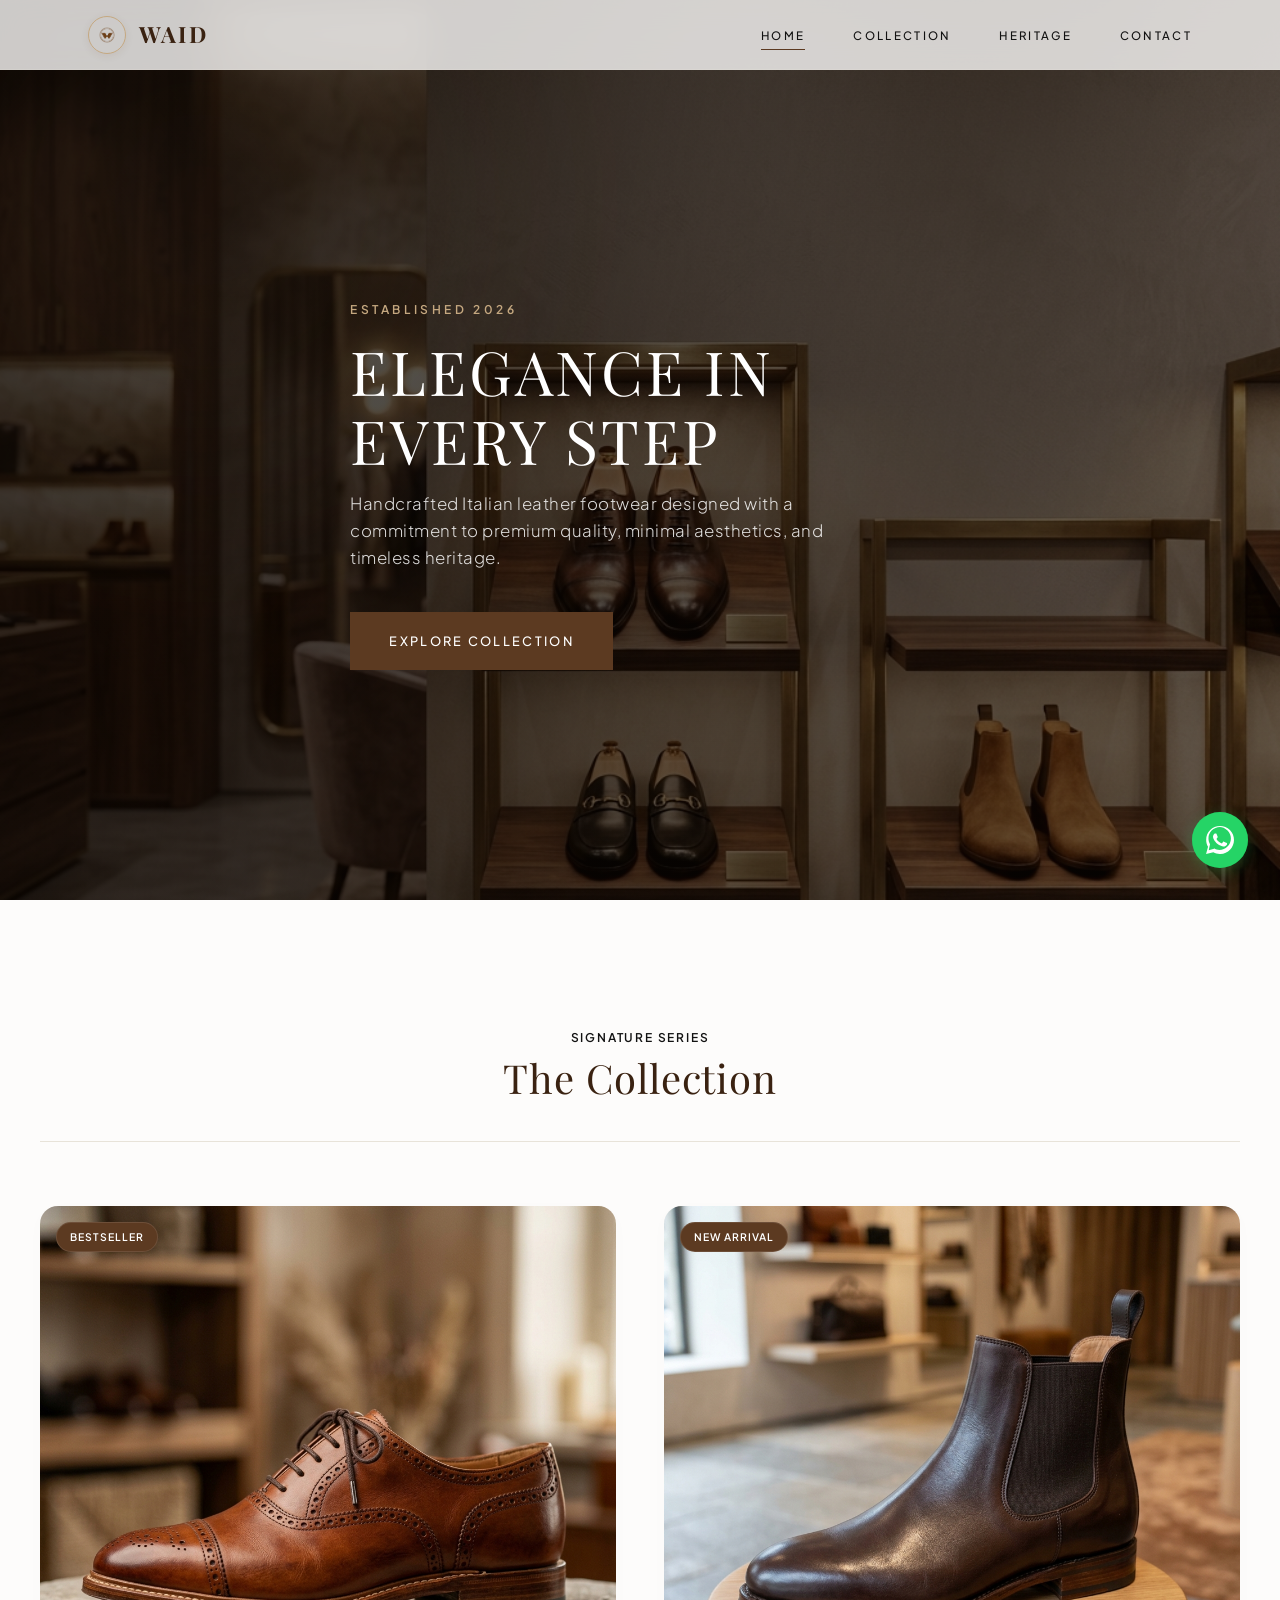
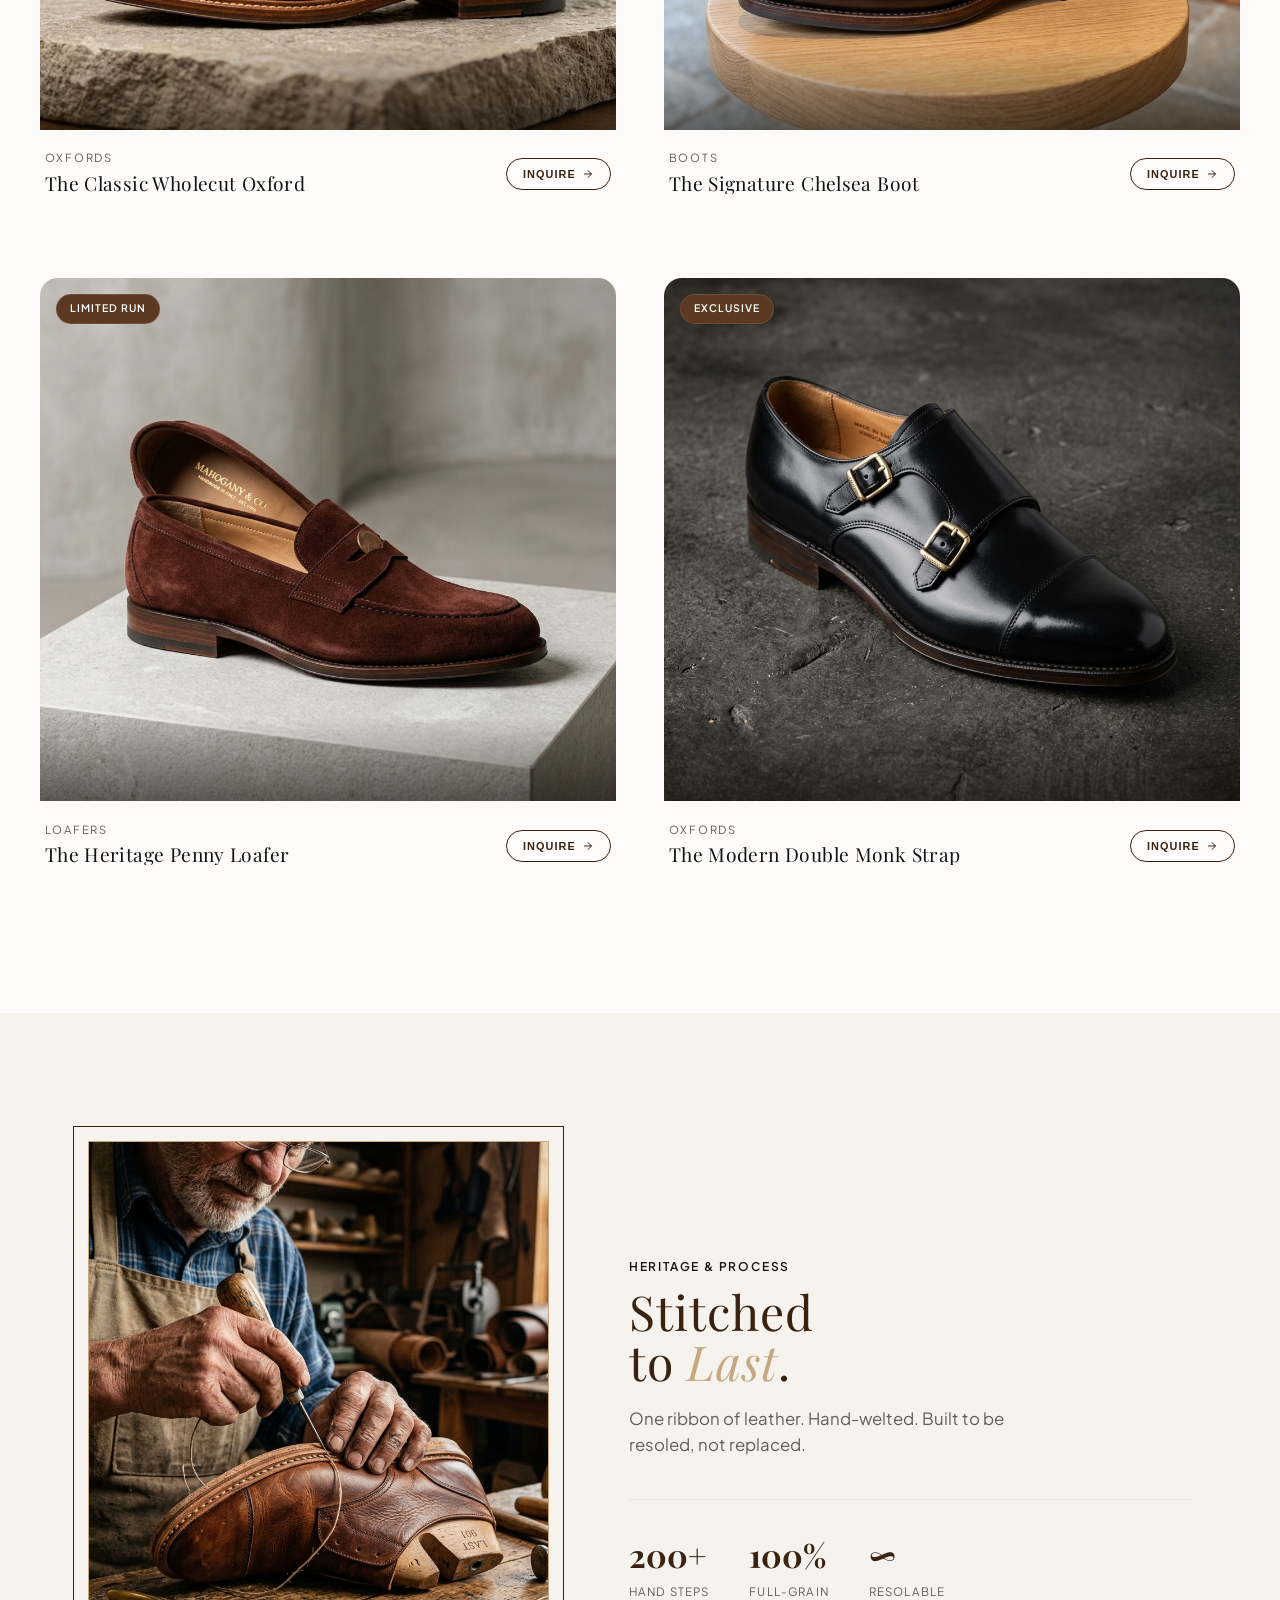
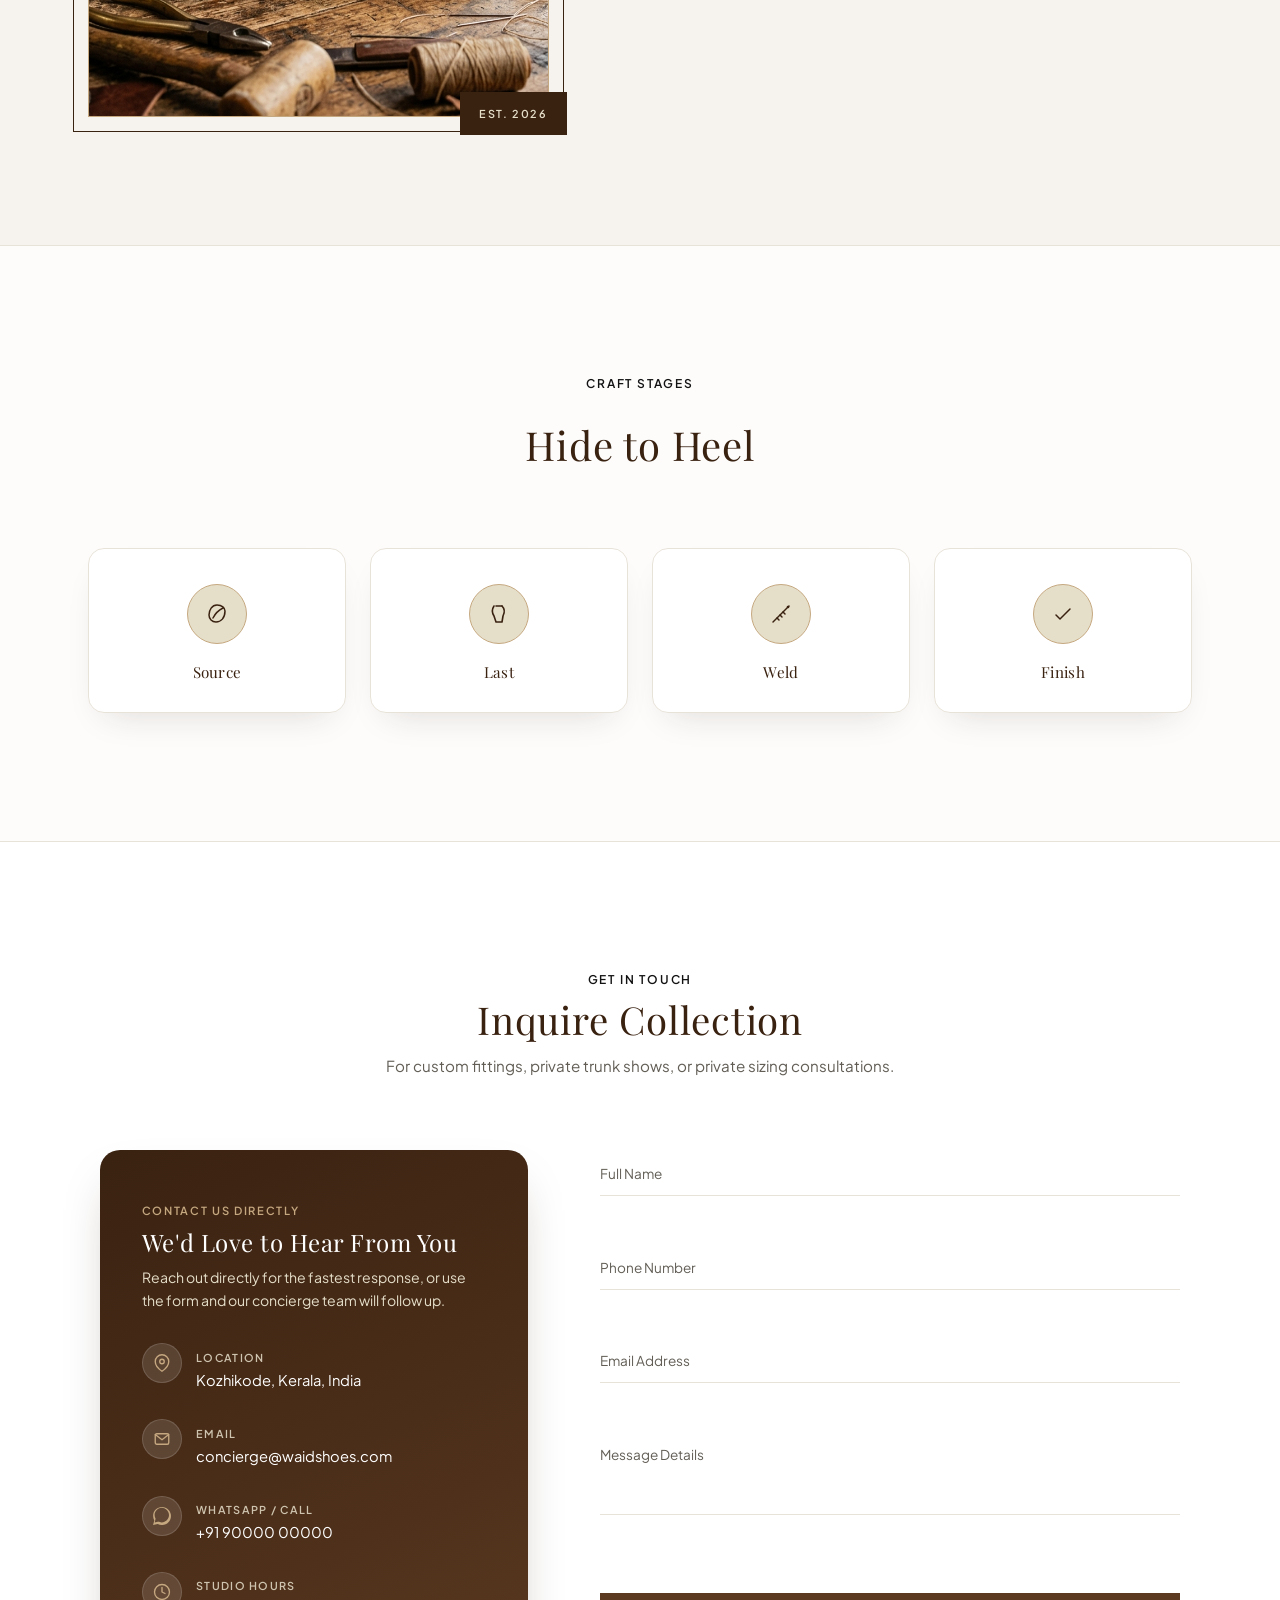
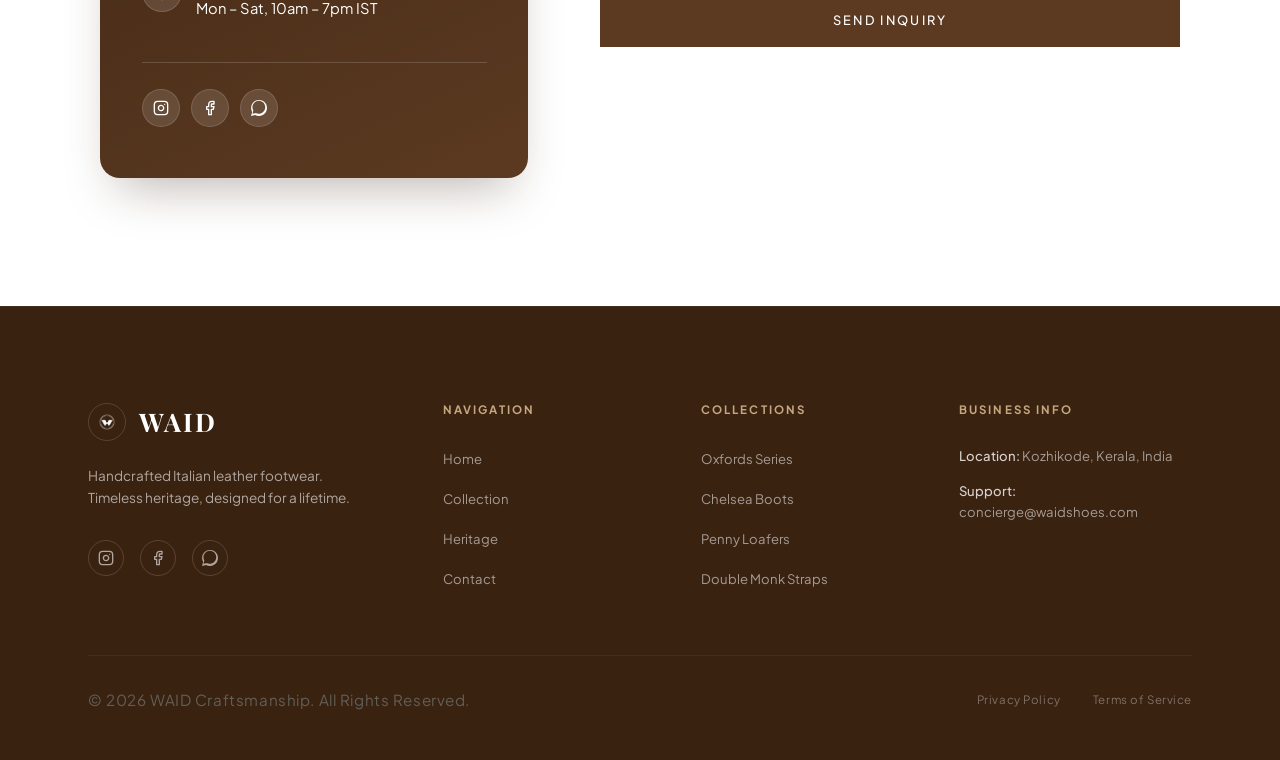
==== waid_web/index.html @ 0abf11ae "Add files via upload" ====
<!DOCTYPE html>
<html lang="en">
<head>
  <meta charset="UTF-8">
  <meta name="viewport" content="width=device-width, initial-scale=1.0">
  
  <!-- SEO Best Practices -->
  <title>WAID | Handcrafted Luxury Leather Footwear</title>
  <meta name="description" content="Explore WAID, a premium luxury shoe brand handcrafting fine Italian leather oxfords, Chelsea boots, and loafers using traditional Goodyear welt construction.">
  <meta name="keywords" content="luxury leather shoes, premium oxfords, handcrafted mens boots, designer loafers, goodyear welted shoes, WAID shoes">
  
  <!-- Styles -->
  <link rel="stylesheet" href="css/style.css">
</head>
<body>

  <!-- Floating Navigation Header -->
  <header>
    <div class="container navbar-container">
      <!-- Mobile Menu Toggle Button -->
      <button class="menu-toggle" id="menu-toggle-btn" aria-label="Toggle Menu">
        <svg width="24" height="24" viewBox="0 0 24 24" fill="none" stroke="currentColor" stroke-width="1.8" stroke-linecap="round" stroke-linejoin="round">
          <line x1="3" y1="12" x2="21" y2="12"></line>
          <line x1="3" y1="6" x2="21" y2="6"></line>
          <line x1="3" y1="18" x2="21" y2="18"></line>
        </svg>
      </button>

      <!-- Logo with Contrast Gold Outline -->
      <a href="#home" class="nav-logo">
        <img src="assets/logo_only.png" alt="WAID Logo" class="logo-img">
        <span style="font-family: var(--font-serif); font-weight: 700; letter-spacing: 0.1em; color: var(--color-primary-dark);">WAID</span>
      </a>

      <!-- Navigation Links -->
      <nav>
        <ul class="nav-links">
          <li><a href="#home" class="active">Home</a></li>
          <li><a href="#collection">Collection</a></li>
          <li><a href="#heritage">Heritage</a></li>
          <li><a href="#contact">Contact</a></li>
        </ul>
      </nav>
      
      <!-- Placeholder spacing for navbar symmetry -->
      <div style="width: 38px; height: 38px; opacity: 0;" class="menu-toggle"></div>
    </div>
  </header>

  <!-- Mobile Nav Overlay -->
  <div class="mobile-nav-overlay" id="mobile-menu">
    <button class="close-menu-btn" id="close-menu-btn" aria-label="Close Menu">&times;</button>
    <ul class="mobile-nav-links">
      <li><a href="#home">Home</a></li>
      <li><a href="#collection">Collection</a></li>
      <li><a href="#heritage">Heritage</a></li>
      <li><a href="#contact">Contact</a></li>
    </ul>
  </div>

  <!-- Main Showcase Content -->
  <main>
    
    <!-- Motion Graphical Hero Section -->
    <section class="hero" id="home">
      <!-- Glow ambient particles background -->
      <div class="hero-glow-1"></div>
      <div class="hero-glow-2"></div>
      
      <div class="container">
        <div class="hero-content">
          <span style="font-size: 0.75rem; font-weight: 600; letter-spacing: 0.3em; text-transform: uppercase; color: var(--color-accent); display: block; margin-bottom: 1rem;">ESTABLISHED 2026</span>
          <h1>Elegance in Every Step</h1>
          <p>Handcrafted Italian leather footwear designed with a commitment to premium quality, minimal aesthetics, and timeless heritage.</p>
          <a href="#collection" class="btn btn-primary">Explore Collection</a>
        </div>
      </div>
    </section>

    <!-- Showcase Collection Section -->
    <section class="section-padding container" id="collection">
      <div class="shop-layout">
        
        <!-- Centered Header and Filter Links -->
        <div class="shop-header reveal">
          <div>
            <span style="font-size: 0.75rem; font-weight: 600; text-transform: uppercase; letter-spacing: 0.15em; color: var(--color-accent-dark); display: block; margin-bottom: 0.5rem;">SIGNATURE SERIES</span>
            <h2>The Collection</h2>
          </div>
        </div>

        <!-- Premium 2-Column Products Grid -->
        <div class="products-grid" id="products-grid">
          <!-- Rendered dynamically by main.js -->
        </div>

      </div>
    </section>

    <!-- Heritage Section: asymmetric frame + stat trio, no long copy -->
    <section class="heritage-showcase" id="heritage">
      <div class="container heritage-inner">
        <div class="heritage-visual reveal">
          <div class="heritage-frame">
            <img src="assets/craftsmanship.png" alt="Hand-stitched Goodyear welt" class="heritage-img">
          </div>
          <span class="heritage-badge">EST. 2026</span>
        </div>
        <div class="heritage-copy reveal">
          <span class="eyebrow">HERITAGE &amp; PROCESS</span>
          <h2>Stitched<br>to <em>Last</em>.</h2>
          <p class="heritage-lede">One ribbon of leather. Hand-welted. Built to be resoled, not replaced.</p>
          <div class="heritage-stats">
            <div class="heritage-stat"><strong>200+</strong><span>hand steps</span></div>
            <div class="heritage-stat"><strong>100%</strong><span>full-grain</span></div>
            <div class="heritage-stat"><strong>∞</strong><span>resolable</span></div>
          </div>
        </div>
      </div>
    </section>

    <!-- Craft Stages: motion-graphic reel, icons over sentences -->
    <section class="process-reel" id="process">
      <div class="container">
        <div class="shop-header reveal" style="border-bottom: none; padding-bottom: 1rem;">
          <span class="eyebrow">CRAFT STAGES</span>
          <h2>Hide to Heel</h2>
        </div>

        <div class="reel-track" id="reel-track">
          <div class="reel-stage" style="--d:0">
            <div class="reel-panel">
              <div class="reel-icon">
                <svg viewBox="0 0 24 24" fill="none" stroke="currentColor" stroke-width="1.5" stroke-linecap="round" stroke-linejoin="round"><path d="M12 3C7 3 4 8 4 13c0 4 3 7 7 7 5 0 9-4 9-11 0-3-3-6-8-6Z"></path><path d="M8 16c2-4 6-8 10-10"></path></svg>
              </div>
              <span class="reel-label">Source</span>
            </div>
          </div>

          <div class="reel-stage" style="--d:1">
            <div class="reel-panel">
              <div class="reel-icon">
                <svg viewBox="0 0 24 24" fill="none" stroke="currentColor" stroke-width="1.6" stroke-linecap="round" stroke-linejoin="round"><path d="M7 4c-2 3-2 7 0 10l2 6h6l1-6c2-4 1-8-1-10"></path><path d="M9 4h6"></path></svg>
              </div>
              <span class="reel-label">Last</span>
            </div>
          </div>

          <div class="reel-stage" style="--d:2">
            <div class="reel-panel">
              <div class="reel-icon">
                <svg viewBox="0 0 24 24" fill="none" stroke="currentColor" stroke-width="1.5" stroke-linecap="round" stroke-linejoin="round"><path d="M4 20 20 4"></path><circle cx="19" cy="5" r="1.3" fill="currentColor" stroke="none"></circle><path d="M8 16l2 2M11 13l2 2M14 10l2 2"></path></svg>
              </div>
              <span class="reel-label">Weld</span>
            </div>
          </div>

          <div class="reel-stage" style="--d:3">
            <div class="reel-panel">
              <div class="reel-icon">
                <svg viewBox="0 0 24 24" fill="none" stroke="currentColor" stroke-width="1.5" stroke-linecap="round" stroke-linejoin="round"><path d="M5 13l4 4L19 7"></path></svg>
              </div>
              <span class="reel-label">Finish</span>
            </div>
          </div>
        </div>
      </div>
    </section>

    <!-- Clean & Minimal Contact Section (Info Card + Floating Underlines) -->
    <section class="section-padding contact-section" id="contact">
      <div class="container">
        <div class="contact-layout reveal" style="margin-bottom: 4.5rem;">
          <span style="font-size: 0.75rem; font-weight: 600; text-transform: uppercase; letter-spacing: 0.15em; color: var(--color-accent-dark); display: block; margin-bottom: 0.5rem;">GET IN TOUCH</span>
          <h2>Inquire Collection</h2>
          <p style="margin-bottom: 0;">For custom fittings, private trunk shows, or private sizing consultations.</p>
        </div>

        <div class="contact-grid reveal">
          <!-- Direct Contact Info Card -->
          <div class="contact-info-card">
            <span class="contact-info-eyebrow">Contact Us Directly</span>
            <h3>We'd Love to Hear From You</h3>
            <p class="contact-info-desc">Reach out directly for the fastest response, or use the form and our concierge team will follow up.</p>

            <ul class="contact-info-list">
              <li class="contact-info-item">
                <span class="contact-info-icon">
                  <svg viewBox="0 0 24 24" fill="none" stroke="currentColor" stroke-width="1.8" stroke-linecap="round" stroke-linejoin="round"><path d="M21 10c0 7-9 13-9 13s-9-6-9-13a9 9 0 0 1 18 0Z"></path><circle cx="12" cy="10" r="3"></circle></svg>
                </span>
                <div class="contact-info-text">
                  <span>Location</span>
                  <p>Kozhikode, Kerala, India</p>
                </div>
              </li>
              <li class="contact-info-item">
                <span class="contact-info-icon">
                  <svg viewBox="0 0 24 24" fill="none" stroke="currentColor" stroke-width="1.8" stroke-linecap="round" stroke-linejoin="round"><path d="M4 4h16v16H4z" opacity="0"></path><path d="M3 6l9 7 9-7"></path><rect x="3" y="5" width="18" height="14" rx="2"></rect></svg>
                </span>
                <div class="contact-info-text">
                  <span>Email</span>
                  <a href="mailto:concierge@waidshoes.com">concierge@waidshoes.com</a>
                </div>
              </li>
              <li class="contact-info-item">
                <span class="contact-info-icon">
                  <svg viewBox="0 0 24 24" fill="currentColor"><path d="M.057 24l1.687-6.163c-1.041-1.804-1.588-3.849-1.587-5.946C.06 5.348 5.397.01 12.008.01c3.202.001 6.212 1.246 8.477 3.514 2.266 2.268 3.507 5.28 3.505 8.484-.004 6.657-5.34 11.997-11.953 11.997-2.005-.001-3.973-.502-5.73-1.45L0 24zm6.59-4.846c1.6.95 3.188 1.449 4.825 1.451 5.436 0 9.86-4.37 9.864-9.799.002-2.63-1.023-5.101-2.885-6.965C16.29 1.977 13.812.951 11.998.951 6.561.951 2.137 5.322 2.133 10.75c-.001 1.693.447 3.34 1.3 4.812L2.348 20.73l5.3-1.393z"/></svg>
                </span>
                <div class="contact-info-text">
                  <span>WhatsApp / Call</span>
                  <a href="https://wa.me/919000000000" target="_blank" rel="noopener">+91 90000 00000</a>
                </div>
              </li>
              <li class="contact-info-item">
                <span class="contact-info-icon">
                  <svg viewBox="0 0 24 24" fill="none" stroke="currentColor" stroke-width="1.8" stroke-linecap="round" stroke-linejoin="round"><circle cx="12" cy="12" r="10"></circle><path d="M12 6v6l4 2"></path></svg>
                </span>
                <div class="contact-info-text">
                  <span>Studio Hours</span>
                  <p>Mon – Sat, 10am – 7pm IST</p>
                </div>
              </li>
            </ul>

            <div class="contact-info-divider"></div>

            <div class="contact-info-socials">
              <a href="#" aria-label="Instagram">
                <svg viewBox="0 0 24 24" fill="none" stroke="currentColor" stroke-width="2" stroke-linecap="round" stroke-linejoin="round"><rect x="2" y="2" width="20" height="20" rx="5" ry="5"></rect><path d="M16 11.37A4 4 0 1 1 12.63 8 4 4 0 0 1 16 11.37z"></path><line x1="17.5" y1="6.5" x2="17.51" y2="6.5"></line></svg>
              </a>
              <a href="#" aria-label="Facebook">
                <svg viewBox="0 0 24 24" fill="none" stroke="currentColor" stroke-width="2" stroke-linecap="round" stroke-linejoin="round"><path d="M18 2h-3a5 5 0 0 0-5 5v3H7v4h3v8h4v-8h3l1-4h-4V7a1 1 0 0 1 1-1h3z"></path></svg>
              </a>
              <a href="https://wa.me/919000000000" target="_blank" rel="noopener" aria-label="WhatsApp">
                <svg viewBox="0 0 24 24" fill="currentColor"><path d="M.057 24l1.687-6.163c-1.041-1.804-1.588-3.849-1.587-5.946C.06 5.348 5.397.01 12.008.01c3.202.001 6.212 1.246 8.477 3.514 2.266 2.268 3.507 5.28 3.505 8.484-.004 6.657-5.34 11.997-11.953 11.997-2.005-.001-3.973-.502-5.73-1.45L0 24zm6.59-4.846c1.6.95 3.188 1.449 4.825 1.451 5.436 0 9.86-4.37 9.864-9.799.002-2.63-1.023-5.101-2.885-6.965C16.29 1.977 13.812.951 11.998.951 6.561.951 2.137 5.322 2.133 10.75c-.001 1.693.447 3.34 1.3 4.812L2.348 20.73l5.3-1.393z"/></svg>
              </a>
            </div>
          </div>

          <!-- Inquiry Form -->
          <div class="contact-form-panel">
            <form id="inquiry-form">
              <div class="form-group-underline">
                <input type="text" id="client-name" class="form-input-underline" required>
                <label for="client-name" class="form-label-floating">Full Name</label>
              </div>
              <div class="form-group-underline">
                <input type="tel" id="client-phone" class="form-input-underline" pattern="[0-9+\-\s]{7,15}" placeholder="" required>
                <label for="client-phone" class="form-label-floating">Phone Number</label>
              </div>
              <div class="form-group-underline">
                <input type="email" id="client-email" class="form-input-underline" required>
                <label for="client-email" class="form-label-floating">Email Address</label>
              </div>
              <div class="form-group-underline">
                <textarea id="client-message" class="form-input-underline" rows="3" style="resize: none;" required></textarea>
                <label for="client-message" class="form-label-floating">Message Details</label>
              </div>
              <button type="submit" class="btn btn-primary" style="width: 100%; margin-top: 1.5rem;">Send Inquiry</button>
            </form>
          </div>
        </div>
      </div>
    </section>

  </main>

  <!-- Product Detail Modal Overlay -->
  <div class="modal-overlay" id="product-modal">
    <div class="modal-container">
      <button class="modal-close-btn" id="modal-close-btn" aria-label="Close details">&times;</button>
      <div class="modal-content-grid" id="modal-detail-content">
        <!-- Rendered dynamically by main.js -->
      </div>
    </div>
  </div>

  <!-- Floating WhatsApp Widget -->
  <a href="https://wa.me/919000000000" class="whatsapp-float" target="_blank" rel="noopener" aria-label="Chat on WhatsApp">
    <svg viewBox="0 0 24 24" xmlns="http://www.w3.org/2000/svg">
      <path d="M.057 24l1.687-6.163c-1.041-1.804-1.588-3.849-1.587-5.946C.06 5.348 5.397.01 12.008.01c3.202.001 6.212 1.246 8.477 3.514 2.266 2.268 3.507 5.28 3.505 8.484-.004 6.657-5.34 11.997-11.953 11.997-2.005-.001-3.973-.502-5.73-1.45L0 24zm6.59-4.846c1.6.95 3.188 1.449 4.825 1.451 5.436 0 9.86-4.37 9.864-9.799.002-2.63-1.023-5.101-2.885-6.965C16.29 1.977 13.812.951 11.998.951 6.561.951 2.137 5.322 2.133 10.75c-.001 1.693.447 3.34 1.3 4.812L2.348 20.73l5.3-1.393z"/>
      <path d="M17.472 14.382c-.297-.149-1.758-.867-2.03-.967-.273-.099-.471-.148-.67.15-.197.297-.767.966-.94 1.164-.173.199-.347.223-.644.075-.297-.15-1.255-.463-2.39-1.475-.883-.788-1.48-1.761-1.653-2.059-.173-.297-.018-.458.13-.606.134-.133.298-.347.446-.52.149-.174.198-.298.298-.497.099-.198.05-.371-.025-.52-.075-.149-.669-1.612-.916-2.207-.242-.579-.487-.5-.669-.51-.173-.008-.371-.01-.57-.01-.198 0-.52.074-.792.372-.272.297-1.04 1.016-1.04 2.479 0 1.462 1.065 2.875 1.213 3.074.149.198 2.096 3.2 5.077 4.487.709.306 1.262.489 1.694.625.712.227 1.36.195 1.871.118.571-.085 1.758-.719 2.006-1.413.248-.694.248-1.289.173-1.413-.074-.124-.272-.198-.57-.347m-5.421 7.403h-.004z"/>
    </svg>
  </a>

  <!-- Multi-Column Brand Footer (Weliza Style) -->
  <footer>
    <div class="container">
      <div class="footer-grid">
        
        <!-- Left: Logo, Tagline, and Social Circles -->
        <div class="footer-brand">
          <h2>
            <img src="assets/logo_only.png" alt="WAID Logo" class="logo-img">
            <span style="font-family: var(--font-serif); font-weight: 700; letter-spacing: 0.1em; color: var(--color-white);">WAID</span>
          </h2>
          <p>Handcrafted Italian leather footwear. Timeless heritage, designed for a lifetime.</p>
          
          <div class="footer-socials">
            <a href="#" class="social-icon" aria-label="Instagram">
              <svg width="18" height="18" viewBox="0 0 24 24" fill="none" stroke="currentColor" stroke-width="2" stroke-linecap="round" stroke-linejoin="round"><rect x="2" y="2" width="20" height="20" rx="5" ry="5"></rect><path d="M16 11.37A4 4 0 1 1 12.63 8 4 4 0 0 1 16 11.37z"></path><line x1="17.5" y1="6.5" x2="17.51" y2="6.5"></line></svg>
            </a>
            <a href="#" class="social-icon" aria-label="Facebook">
              <svg width="18" height="18" viewBox="0 0 24 24" fill="none" stroke="currentColor" stroke-width="2" stroke-linecap="round" stroke-linejoin="round"><path d="M18 2h-3a5 5 0 0 0-5 5v3H7v4h3v8h4v-8h3l1-4h-4V7a1 1 0 0 1 1-1h3z"></path></svg>
            </a>
            <a href="https://wa.me/919000000000" class="social-icon" target="_blank" rel="noopener" aria-label="WhatsApp">
              <svg viewBox="0 0 24 24" fill="currentColor"><path d="M.057 24l1.687-6.163c-1.041-1.804-1.588-3.849-1.587-5.946C.06 5.348 5.397.01 12.008.01c3.202.001 6.212 1.246 8.477 3.514 2.266 2.268 3.507 5.28 3.505 8.484-.004 6.657-5.34 11.997-11.953 11.997-2.005-.001-3.973-.502-5.73-1.45L0 24zm6.59-4.846c1.6.95 3.188 1.449 4.825 1.451 5.436 0 9.86-4.37 9.864-9.799.002-2.63-1.023-5.101-2.885-6.965C16.29 1.977 13.812.951 11.998.951 6.561.951 2.137 5.322 2.133 10.75c-.001 1.693.447 3.34 1.3 4.812L2.348 20.73l5.3-1.393z"/></svg>
            </a>
          </div>
        </div>
        
        <!-- Column 2: Navigation -->
        <div class="footer-column">
          <h3>Navigation</h3>
          <ul class="footer-links">
            <li><a href="#home">Home</a></li>
            <li><a href="#collection">Collection</a></li>
            <li><a href="#heritage">Heritage</a></li>
            <li><a href="#contact">Contact</a></li>
          </ul>
        </div>
        
        <!-- Column 3: Collections -->
        <div class="footer-column">
          <h3>Collections</h3>
          <ul class="footer-links">
            <li><a href="#collection">Oxfords Series</a></li>
            <li><a href="#collection">Chelsea Boots</a></li>
            <li><a href="#collection">Penny Loafers</a></li>
            <li><a href="#collection">Double Monk Straps</a></li>
          </ul>
        </div>
        
        <!-- Column 4: Business Details -->
        <div class="footer-column">
          <h3>Business Info</h3>
          <ul class="business-info-list">
            <li><strong>Location:</strong> Kozhikode, Kerala, India</li>
            <li><strong>Support:</strong> concierge@waidshoes.com</li>
          </ul>
        </div>
        
      </div>
      
      <div class="footer-bottom">
        <p>&copy; 2026 WAID Craftsmanship. All Rights Reserved.</p>
        <div class="footer-bottom-links">
          <a href="#">Privacy Policy</a>
          <a href="#">Terms of Service</a>
        </div>
      </div>
    </div>
  </footer>

  <!-- Scripts -->
  <script src="js/products.js"></script>
  <script src="js/main.js"></script>
</body>
</html>
---- waid_web/css/style.css ----
/* WAID Luxury Leather Footwear - Brand Showcase Style System */

@import url('https://fonts.googleapis.com/css2?family=Playfair+Display:ital,wght@0,400..900;1,400..900&family=Plus+Jakarta+Sans:ital,wght@0,200..800;1,200..800&display=swap');

:root {
  /* Brand Luxury Palette */
  --color-primary: #5c3a21;        /* Dark Warm Chocolate/Leather */
  --color-primary-dark: #3a2211;   /* Rich Obsidian Brown */
  --color-accent: #c5a880;         /* Antique Gold/Brass */
  --color-accent-light: #e5dec9;   /* Champagne Accent */
  --color-bg-primary: #fdfcfb;     /* Premium Soft Alabaster/Ivory */
  --color-bg-secondary: #f6f3ee;   /* Warm Travertine Sand */
  --color-text-dark: #121212;      /* Pure Charcoal */
  --color-text-muted: #625e56;     /* Muted Sandstone Gray */
  --color-border: #e8e3d9;         /* Soft Border Line */
  --color-white: #ffffff;

  /* Fonts */
  --font-serif: 'Playfair Display', Georgia, serif;
  --font-sans: 'Plus Jakarta Sans', system-ui, -apple-system, sans-serif;

  /* Structural Variables */
  --header-height: 70px;
  --transition-smooth: all 0.6s cubic-bezier(0.25, 1, 0.5, 1);
  --transition-fast: all 0.25s cubic-bezier(0.4, 0, 0.2, 1);
}

/* Global Reset & Base */
*, *::before, *::after {
  box-sizing: border-box;
  margin: 0;
  padding: 0;
}

html {
  scroll-behavior: smooth;
}

@media (max-width: 768px) {
  html, body {
    max-width: 100%;
    overflow-x: hidden;
  }
}

body {
  font-family: var(--font-sans);
  background-color: var(--color-bg-primary);
  color: var(--color-text-dark);
  line-height: 1.6;
  -webkit-font-smoothing: antialiased;
  overflow-x: hidden;
}

/* Typography Scale */
h1, h2, h3, h4 {
  font-family: var(--font-serif);
  font-weight: 350;
  letter-spacing: 0.02em;
  line-height: 1.15;
}

p {
  color: var(--color-text-muted);
  font-weight: 400;
  font-size: 0.95rem;
}

a {
  color: inherit;
  text-decoration: none;
  transition: var(--transition-fast);
}

/* Base Components & Grid Containers */
.container {
  max-width: 1200px;
  margin: 0 auto;
  padding: 0 3rem;
}

@media (max-width: 768px) {
  .container {
    padding: 0 1.5rem;
  }
}

.section-padding {
  padding: 8rem 0;
}

@media (max-width: 768px) {
  .section-padding {
    padding: 5rem 0;
  }
}

/* Premium Buttons & Interactive Links */
.btn {
  display: inline-flex;
  align-items: center;
  justify-content: center;
  font-family: var(--font-sans);
  font-size: 0.8rem;
  font-weight: 500;
  letter-spacing: 0.18em;
  text-transform: uppercase;
  padding: 1.1rem 2.4rem;
  border-radius: 0;
  border: 1px solid transparent;
  cursor: pointer;
  transition: var(--transition-smooth);
  position: relative;
  overflow: hidden;
  z-index: 1;
}

.btn::after {
  content: '';
  position: absolute;
  bottom: 0;
  left: 0;
  width: 100%;
  height: 0;
  background-color: var(--color-primary-dark);
  transition: var(--transition-smooth);
  z-index: -1;
}

.btn-primary {
  background-color: var(--color-primary);
  color: var(--color-white);
}

.btn-primary:hover {
  color: var(--color-white);
  border-color: var(--color-primary-dark);
}

.btn-primary:hover::after {
  height: 100%;
}

.btn-secondary {
  background-color: transparent;
  color: var(--color-primary);
  border-color: var(--color-primary);
}

.btn-secondary:hover {
  color: var(--color-white);
}

.btn-secondary:hover::after {
  height: 100%;
}

.btn-text {
  padding: 0.4rem 0;
  background: transparent;
  border: none;
  font-weight: 600;
  font-size: 0.8rem;
  letter-spacing: 0.15em;
  text-transform: uppercase;
  color: var(--color-primary);
  display: inline-flex;
  align-items: center;
  gap: 0.6rem;
  position: relative;
  cursor: pointer;
}

.btn-text::after {
  content: '';
  position: absolute;
  bottom: 0;
  left: 0;
  width: 100%;
  height: 1px;
  background-color: var(--color-primary);
  transform: scaleX(0.3);
  transform-origin: left;
  transition: var(--transition-smooth);
}

.btn-text:hover::after {
  transform: scaleX(1);
}

/* Translucent Sleek Header */
header {
  position: fixed;
  top: 0;
  left: 0;
  width: 100%;
  height: var(--header-height);
  background-color: rgba(253, 252, 251, 0.8);
  backdrop-filter: blur(15px);
  -webkit-backdrop-filter: blur(15px);
  border-bottom: 1px solid rgba(232, 227, 217, 0.2);
  z-index: 100;
  transition: var(--transition-smooth);
}

header.scrolled {
  height: 58px;
  box-shadow: 0 4px 20px rgba(0, 0, 0, 0.02);
  background-color: rgba(253, 252, 251, 0.92);
}

.navbar-container {
  display: flex;
  justify-content: space-between;
  align-items: center;
  height: 100%;
}

/* Logo Sizing and High-Contrast Border */
.nav-logo {
  display: flex;
  align-items: center;
  gap: 0.8rem;
  font-family: var(--font-serif);
  font-size: 1.4rem;
  font-weight: 700;
  letter-spacing: 0.08em;
  color: var(--color-primary-dark);
}

.nav-logo .logo-img {
  height: 38px;
  width: 38px;
  object-fit: contain;
  border-radius: 50%;
  padding: 2px;
  border: 1.5px solid var(--color-accent);  /* Gold outline */
  box-shadow: 0 2px 8px rgba(92, 58, 33, 0.08);
  transition: var(--transition-smooth);
}

.nav-logo:hover .logo-img {
  transform: scale(1.08) rotate(360deg);
}

.nav-links {
  display: flex;
  list-style: none;
  gap: 3rem;
}

.nav-links a {
  font-size: 0.72rem;
  font-weight: 500;
  text-transform: uppercase;
  letter-spacing: 0.2em;
  position: relative;
  padding: 0.4rem 0;
  color: var(--color-text-dark);
}

.nav-links a::after {
  content: '';
  position: absolute;
  bottom: 0;
  left: 0;
  width: 100%;
  height: 1px;
  background-color: var(--color-primary);
  transform: scaleX(0);
  transform-origin: right;
  transition: var(--transition-smooth);
}

.nav-links a:hover::after,
.nav-links a.active::after {
  transform: scaleX(1);
  transform-origin: left;
}

.menu-toggle {
  display: none;
  background: none;
  border: none;
  cursor: pointer;
  color: var(--color-primary-dark);
  padding: 0.5rem;
}

@media (max-width: 768px) {
  .nav-links {
    display: none;
  }
  .menu-toggle {
    display: block;
  }

  /* Reorder navbar: logo on the left, hamburger on the right */
  .nav-logo {
    order: 1;
  }
  .navbar-container nav {
    order: 2;
  }
  #menu-toggle-btn {
    order: 3;
  }
  /* The invisible spacer div is no longer needed once logo/hamburger are reordered */
  .navbar-container .menu-toggle:not(#menu-toggle-btn) {
    display: none;
  }
}

/* Mobile Nav Drawer Overlay */
.mobile-nav-overlay {
  position: fixed;
  top: 0;
  left: 0;
  width: 100%;
  height: 100%;
  background-color: var(--color-primary-dark);
  z-index: 1000;
  opacity: 0;
  visibility: hidden;
  display: flex;
  align-items: center;
  justify-content: center;
  transition: var(--transition-smooth);
}

.mobile-nav-overlay.active {
  opacity: 0.98;
  visibility: visible;
}

.mobile-nav-links {
  list-style: none;
  text-align: center;
  display: flex;
  flex-direction: column;
  gap: 2.5rem;
}

.mobile-nav-links a {
  color: var(--color-white);
  font-family: var(--font-serif);
  font-size: 2.2rem;
  letter-spacing: 0.05em;
  display: block;
  transition: var(--transition-fast);
}

.mobile-nav-links a:hover {
  color: var(--color-accent);
  transform: scale(1.05);
}

.close-menu-btn {
  position: absolute;
  top: 2rem;
  left: 2rem;
  background: none;
  border: none;
  color: var(--color-white);
  font-size: 2rem;
  cursor: pointer;
}

/* Motion Graphical Hero Section */
.hero {
  height: 100vh;
  position: relative;
  background: url('../assets/hero_bg.png') center 32%/cover no-repeat;
  display: flex;
  align-items: center;
  color: var(--color-white);
  padding-top: var(--header-height);
  overflow: hidden;
}

/* Dark gradient scrim so headline text stays legible over the photo */
.hero::before {
  content: '';
  position: absolute;
  inset: 0;
  background: linear-gradient(100deg, rgba(10, 5, 2, 0.82) 0%, rgba(10, 5, 2, 0.55) 45%, rgba(10, 5, 2, 0.25) 100%);
  z-index: 1;
  animation: scrimShift 15s ease-in-out infinite alternate;
  background-size: 200% 200%;
}

@keyframes scrimShift {
  0% { background-position: 0% 0%; }
  100% { background-position: 100% 100%; }
}

/* Slow Ken Burns drift on the background photo for a motion-graphic feel */
@keyframes heroKenBurns {
  0% { transform: scale(1) translate(0, 0); }
  100% { transform: scale(1.08) translate(-1.5%, -1%); }
}

.hero {
  animation: heroKenBurns 20s ease-in-out infinite alternate;
}

/* Floating Motion Glow Spots */
.hero-glow-1, .hero-glow-2 {
  position: absolute;
  width: 600px;
  height: 600px;
  border-radius: 50%;
  filter: blur(140px);
  opacity: 0.12;
  pointer-events: none;
  z-index: 2;
}

.hero-glow-1 {
  background: radial-gradient(circle, var(--color-accent) 0%, transparent 70%);
  top: -100px;
  left: -100px;
  animation: glowMove1 22s ease-in-out infinite alternate;
}

.hero-glow-2 {
  background: radial-gradient(circle, var(--color-primary-light) 0%, transparent 70%);
  bottom: -150px;
  right: -100px;
  animation: glowMove2 28s ease-in-out infinite alternate;
}

@keyframes glowMove1 {
  0% { transform: translate(0, 0) scale(1); opacity: 0.08; }
  50% { transform: translate(200px, 100px) scale(1.2); opacity: 0.15; }
  100% { transform: translate(100px, 250px) scale(0.95); opacity: 0.08; }
}

@keyframes glowMove2 {
  0% { transform: translate(0, 0) scale(1.15); opacity: 0.15; }
  50% { transform: translate(-150px, -200px) scale(0.85); opacity: 0.06; }
  100% { transform: translate(-300px, -80px) scale(1.05); opacity: 0.15; }
}

.hero-content {
  max-width: 580px;
  position: relative;
  z-index: 3;
  opacity: 0;
  transform: translateY(30px);
  animation: revealUp 1.2s cubic-bezier(0.25, 1, 0.5, 1) 0.2s forwards;
}

.hero h1 {
  font-size: 3.8rem;
  font-weight: 300;
  margin-bottom: 1rem;
  letter-spacing: 0.05em;
  text-transform: uppercase;
}

@media (max-width: 768px) {
  .hero h1 {
    font-size: 2.6rem;
  }
}

.hero p {
  font-size: 1.05rem;
  color: rgba(255, 255, 255, 0.85);
  margin-bottom: 2.5rem;
  letter-spacing: 0.03em;
  font-weight: 300;
  max-width: 480px;
}

@keyframes revealUp {
  to {
    opacity: 1;
    transform: translateY(0);
  }
}

/* ==========================================
   Centered Collections Showcase (Clean & Minimal)
   ========================================== */
.shop-layout {
  display: flex;
  flex-direction: column;
  gap: 4rem;
}

.shop-header {
  display: flex;
  flex-direction: column;
  align-items: center;
  text-align: center;
  border-bottom: 1px solid var(--color-border);
  padding-bottom: 2.5rem;
  gap: 1.2rem;
}

.shop-header h2 {
  font-size: 2.5rem;
  color: var(--color-primary-dark);
}

/* Premium 2-Column Products Grid */
.products-grid {
  display: grid;
  grid-template-columns: repeat(2, 1fr);
  gap: 4rem 3rem;
}

@media (max-width: 768px) {
  .products-grid {
    grid-template-columns: 1fr;
    gap: 3rem;
  }
}

/* Collection Card & Animation */
.product-card {
  display: flex;
  flex-direction: column;
  cursor: pointer;
  position: relative;
  border-radius: 18px;
  transition: var(--transition-smooth);
}

.product-card:hover {
  transform: translateY(-8px);
  box-shadow: 0 30px 50px -20px rgba(58, 34, 17, 0.18), 0 0 0 1px rgba(197, 168, 128, 0.12);
}

.product-card-image-wrap {
  position: relative;
  background-color: var(--color-bg-secondary);
  aspect-ratio: 1.1 / 1; /* Slightly wider layout for premium details */
  overflow: hidden;
  border-radius: 18px 18px 0 0;
  box-shadow: 0 4px 20px rgba(0, 0, 0, 0.015);
}

.product-card-image {
  width: 100%;
  height: 100%;
  object-fit: cover;
  transition: transform 1.2s cubic-bezier(0.25, 1, 0.5, 1);
}

@media (max-width: 768px) {
  .product-card-image-wrap {
    aspect-ratio: 1 / 1;
    padding: 1.25rem;
  }
  .product-card-image {
    width: 100%;
    height: 100%;
    object-fit: contain;
  }
  /* #collection combines .section-padding + .container, and .section-padding's
     shorthand (padding: 5rem 0) zeroes out .container's side padding, so the
     cards were running edge-to-edge with no side margin. Restore it on mobile. */
  #collection {
    padding-left: 1.5rem;
    padding-right: 1.5rem;
  }
  /* Grid items default to a content-based min-width, so the card's info row
     (name + Inquire button) was forcing the card wider than its grid track
     and pushing it past the right edge. Let it shrink to fit. */
  .product-card {
    min-width: 0;
  }
}

.product-card:hover .product-card-image {
  transform: scale(1.05);
}

.product-card-badge {
  position: absolute;
  top: 1rem;
  left: 1rem;
  background-color: var(--color-primary);
  color: var(--color-white);
  font-size: 0.65rem;
  font-weight: 600;
  text-transform: uppercase;
  letter-spacing: 0.1em;
  padding: 0.35rem 0.8rem;
  border-radius: 999px;
  border: 1px solid rgba(255, 255, 255, 0.1);
}

.product-card-overlay {
  position: absolute;
  bottom: 0;
  left: 0;
  width: 100%;
  padding: 1.6rem 1rem 1rem;
  background: linear-gradient(to top, rgba(18, 12, 6, 0.55), rgba(18, 12, 6, 0));
  display: flex;
  align-items: flex-end;
  justify-content: center;
  pointer-events: none;
}

.view-detail-hint {
  background-color: rgba(255, 255, 255, 0.95);
  backdrop-filter: blur(6px);
  color: var(--color-primary-dark);
  font-size: 0.68rem;
  font-weight: 600;
  text-transform: uppercase;
  letter-spacing: 0.15em;
  padding: 0.75rem 1.6rem;
  border-radius: 999px;
  box-shadow: 0 8px 20px rgba(0, 0, 0, 0.1);
  opacity: 0;
  transform: translateY(8px);
  transition: var(--transition-smooth);
}

.product-card:hover .view-detail-hint {
  opacity: 1;
  transform: translateY(0);
}

.product-card-info {
  padding: 1.2rem 0.3rem 0.9rem;
  display: flex;
  justify-content: space-between;
  align-items: center;
  gap: 0.75rem;
}

.product-card-text {
  display: flex;
  flex-direction: column;
  gap: 0.15rem;
  min-width: 0;
}

.product-card-category {
  font-size: 0.7rem;
  text-transform: uppercase;
  letter-spacing: 0.15em;
  color: var(--color-text-muted);
  display: block;
}

.product-card-name {
  font-size: 1.2rem;
  margin-top: 0.15rem;
  margin-bottom: 0.35rem;
  color: var(--color-text-dark);
  white-space: nowrap;
  overflow: hidden;
  text-overflow: ellipsis;
}

.card-inquire-btn {
  flex-shrink: 0;
  display: inline-flex;
  align-items: center;
  gap: 0.4rem;
  background-color: transparent;
  color: var(--color-primary-dark);
  font-size: 0.68rem;
  font-weight: 600;
  text-transform: uppercase;
  letter-spacing: 0.1em;
  padding: 0.55rem 1rem;
  border: 1px solid var(--color-primary-dark);
  border-radius: 999px;
  cursor: pointer;
  transition: var(--transition-fast);
}

.card-inquire-btn:hover {
  background-color: var(--color-primary-dark);
  color: var(--color-white);
}

.card-inquire-btn svg {
  width: 12px;
  height: 12px;
}

/* ==========================================
   Heritage: asymmetric offset frame + stat trio
   ========================================== */
.eyebrow {
  font-size: 0.75rem;
  font-weight: 600;
  text-transform: uppercase;
  letter-spacing: 0.15em;
  color: var(--color-accent-dark);
  display: block;
  margin-bottom: 0.6rem;
}

.heritage-showcase {
  background-color: var(--color-bg-secondary);
  padding: 8rem 0;
  overflow: hidden;
}

.heritage-inner {
  display: grid;
  grid-template-columns: 0.9fr 1.1fr;
  align-items: center;
  gap: 5rem;
}

@media (max-width: 992px) {
  .heritage-inner {
    grid-template-columns: 1fr;
    gap: 3.5rem;
  }
}

.heritage-visual {
  position: relative;
}

.heritage-frame {
  position: relative;
  border: 1px solid var(--color-accent);
  outline: 1px solid var(--color-primary-dark);
  outline-offset: 14px;
  aspect-ratio: 4 / 5;
  overflow: hidden;
}

.heritage-img {
  width: 100%;
  height: 100%;
  object-fit: cover;
  display: block;
  transition: transform 1.2s cubic-bezier(0.25, 1, 0.5, 1);
}

.heritage-visual:hover .heritage-img {
  transform: scale(1.06);
}

.heritage-badge {
  position: absolute;
  bottom: -18px;
  right: -18px;
  background: var(--color-primary-dark);
  color: var(--color-accent-light);
  font-size: 0.68rem;
  font-weight: 600;
  letter-spacing: 0.15em;
  padding: 0.8rem 1.2rem;
}

.heritage-copy h2 {
  font-size: 3rem;
  color: var(--color-primary-dark);
  line-height: 1.05;
  margin-bottom: 1.2rem;
}

.heritage-copy h2 em {
  font-style: italic;
  color: var(--color-accent);
}

.heritage-lede {
  font-size: 1.05rem;
  color: var(--color-text-muted);
  max-width: 420px;
  margin-bottom: 2.5rem;
}

.heritage-stats {
  display: flex;
  gap: 2.5rem;
  border-top: 1px solid var(--color-border);
  padding-top: 1.8rem;
}

.heritage-stat {
  display: flex;
  flex-direction: column;
}

.heritage-stat strong {
  font-family: var(--font-serif);
  font-size: 2rem;
  color: var(--color-primary-dark);
}

.heritage-stat span {
  font-size: 0.72rem;
  text-transform: uppercase;
  letter-spacing: 0.1em;
  color: var(--color-text-muted);
  margin-top: 0.2rem;
}

/* ==========================================
   Craft Stages: motion-graphic reel (unfolding leather panels)
   ========================================== */
.process-reel {
  background-color: var(--color-bg-primary);
  border-top: 1px solid var(--color-border);
  padding: 8rem 0;
}

.reel-track {
  display: flex;
  justify-content: space-between;
  gap: 1.5rem;
  margin-top: 4rem;
}

.reel-stage {
  flex: 1;
  perspective: 700px;
}

.reel-panel {
  transform-style: preserve-3d;
  transform-origin: top center;
  transform: rotateX(-100deg);
  opacity: 0;
  transition: transform 0.7s cubic-bezier(0.25, 1, 0.5, 1), opacity 0.45s ease;
  transition-delay: calc(var(--d) * 0.18s);
  background: var(--color-white);
  border: 1px solid var(--color-border);
  border-radius: 16px;
  padding: 2.2rem 1rem 1.7rem;
  display: flex;
  flex-direction: column;
  align-items: center;
  gap: 1rem;
  box-shadow: 0 16px 34px -18px rgba(58, 34, 17, 0.18);
}

.reel-track.in-view .reel-panel {
  transform: rotateX(0deg);
  opacity: 1;
}

.reel-icon {
  width: 60px;
  height: 60px;
  border-radius: 50%;
  border: 1px solid var(--color-accent);
  display: flex;
  align-items: center;
  justify-content: center;
  color: var(--color-primary-dark);
  background: var(--color-accent-light);
}

.reel-icon svg {
  width: 24px;
  height: 24px;
}

.reel-label {
  font-family: var(--font-serif);
  font-size: 0.95rem;
  color: var(--color-primary-dark);
  letter-spacing: 0.02em;
}

@media (max-width: 576px) {
  .reel-track { flex-wrap: wrap; gap: 1rem; }
  .reel-stage { flex: 1 1 calc(50% - 0.5rem); }
  .reel-panel { padding: 1.6rem 0.8rem 1.3rem; }
  .reel-icon { width: 52px; height: 52px; }
  .reel-icon svg { width: 20px; height: 20px; }
  .reel-label { font-size: 0.85rem; }
}

/* ==========================================
   Clean & Minimal Contact Form (Floating Underlines)
   ========================================== */
.contact-section {
  background-color: var(--color-white);
  border-top: 1px solid var(--color-border);
}

.contact-layout {
  max-width: 540px;
  margin: 0 auto;
  text-align: center;
}

.contact-layout h2 {
  font-size: 2.4rem;
  margin-bottom: 0.8rem;
  color: var(--color-primary-dark);
}

.contact-layout p {
  margin-bottom: 4rem;
}

.contact-grid {
  max-width: 1080px;
  margin: 0 auto;
  display: grid;
  grid-template-columns: 0.85fr 1.15fr;
  gap: 0 4.5rem;
  align-items: start;
  text-align: left;
}

@media (max-width: 860px) {
  .contact-grid {
    grid-template-columns: 1fr;
    gap: 2.5rem;
  }
}

.contact-info-card {
  background: linear-gradient(155deg, var(--color-primary-dark) 0%, var(--color-primary) 100%);
  border-radius: 20px;
  padding: 3.2rem 2.6rem;
  box-shadow: 0 25px 50px -18px rgba(58, 34, 17, 0.35);
  position: sticky;
  top: 6rem;
}

@media (max-width: 860px) {
  .contact-info-card {
    position: static;
  }
}

.contact-info-eyebrow {
  font-size: 0.7rem;
  font-weight: 600;
  text-transform: uppercase;
  letter-spacing: 0.15em;
  color: var(--color-accent);
  display: block;
  margin-bottom: 0.6rem;
}

.contact-info-card h3 {
  font-size: 1.5rem;
  color: var(--color-white);
  margin-bottom: 0.6rem;
}

.contact-info-desc {
  font-size: 0.88rem;
  color: var(--color-accent-light);
  margin-bottom: 2rem;
}

.contact-info-list {
  list-style: none;
  display: flex;
  flex-direction: column;
  gap: 1.7rem;
  margin-bottom: 2.6rem;
}

.contact-info-item {
  display: flex;
  align-items: flex-start;
  gap: 0.9rem;
}

.contact-info-icon {
  flex-shrink: 0;
  width: 40px;
  height: 40px;
  border-radius: 50%;
  background-color: rgba(255, 255, 255, 0.12);
  display: flex;
  align-items: center;
  justify-content: center;
  color: var(--color-accent);
  box-shadow: inset 0 0 0 1px rgba(255, 255, 255, 0.14);
}

.contact-info-icon svg {
  width: 18px;
  height: 18px;
}

.contact-info-text {
  display: flex;
  flex-direction: column;
  gap: 0.15rem;
  padding-top: 0.35rem;
}

.contact-info-text span {
  font-size: 0.68rem;
  font-weight: 600;
  text-transform: uppercase;
  letter-spacing: 0.12em;
  color: var(--color-accent-light);
  opacity: 0.85;
}

.contact-info-text a,
.contact-info-text p {
  font-size: 0.92rem;
  color: var(--color-white);
  text-decoration: none;
  font-family: var(--font-sans);
}

.contact-info-text a:hover {
  color: var(--color-accent);
}

.contact-info-divider {
  height: 1px;
  background-color: rgba(255, 255, 255, 0.16);
  margin-bottom: 1.6rem;
}

.contact-info-socials {
  display: flex;
  gap: 0.7rem;
}

.contact-info-socials a {
  width: 38px;
  height: 38px;
  border-radius: 50%;
  background-color: rgba(255, 255, 255, 0.12);
  display: flex;
  align-items: center;
  justify-content: center;
  color: var(--color-white);
  box-shadow: inset 0 0 0 1px rgba(255, 255, 255, 0.14);
  transition: var(--transition-fast);
}

.contact-info-socials a:hover {
  background-color: var(--color-accent);
  color: var(--color-primary-dark);
  transform: translateY(-2px);
}

.contact-info-socials svg {
  width: 16px;
  height: 16px;
}

.contact-form-panel h2 {
  font-size: 2rem;
  margin-bottom: 0.6rem;
  color: var(--color-primary-dark);
}

.contact-form-panel > .contact-info-desc {
  margin-bottom: 2.4rem;
}

.form-row {
  display: grid;
  grid-template-columns: 1fr 1fr;
  gap: 0 2rem;
}

@media (max-width: 560px) {
  .form-row {
    grid-template-columns: 1fr;
  }
}

.form-group-underline {
  margin-bottom: 3rem;
  text-align: left;
  position: relative;
}

.form-input-underline {
  width: 100%;
  font-family: var(--font-sans);
  font-size: 0.95rem;
  padding: 0.8rem 0;
  border: none;
  border-bottom: 1px solid var(--color-border);
  background-color: transparent;
  color: var(--color-text-dark);
  transition: var(--transition-fast);
  outline: none;
  border-radius: 0;
}

.form-input-underline:focus {
  border-bottom-color: var(--color-primary);
}

.form-label-floating {
  position: absolute;
  top: 0.8rem;
  left: 0;
  font-size: 0.85rem;
  color: var(--color-text-muted);
  pointer-events: none;
  transition: var(--transition-fast);
}

/* Animate labels on input focus or fill */
.form-input-underline:focus + .form-label-floating,
.form-input-underline:valid + .form-label-floating {
  top: -1rem;
  font-size: 0.65rem;
  font-weight: 600;
  text-transform: uppercase;
  letter-spacing: 0.08em;
  color: var(--color-primary);
}

/* ==========================================
   Product Detail Overlay Modal
   ========================================== */
.modal-overlay {
  position: fixed;
  top: 0;
  left: 0;
  width: 100%;
  height: 100%;
  background-color: rgba(18, 18, 18, 0.45);
  backdrop-filter: blur(15px);
  -webkit-backdrop-filter: blur(15px);
  z-index: 1001;
  opacity: 0;
  visibility: hidden;
  display: flex;
  align-items: center;
  justify-content: center;
  transition: var(--transition-smooth);
}

.modal-overlay.active {
  opacity: 1;
  visibility: visible;
}

.modal-container {
  background-color: var(--color-bg-primary);
  width: 92%;
  max-width: 860px;
  max-height: 85vh;
  border-radius: 26px;
  box-shadow: 0 40px 90px -20px rgba(58, 34, 17, 0.35), 0 0 0 1px rgba(197, 168, 128, 0.15), 0 0 60px rgba(197, 168, 128, 0.12);
  position: relative;
  overflow: hidden;
  transform: translateY(30px) scale(0.98);
  transition: var(--transition-smooth);
}

.modal-overlay.active .modal-container {
  transform: translateY(0) scale(1);
}

.modal-close-btn {
  position: absolute;
  top: 1.1rem;
  right: 1.1rem;
  width: 36px;
  height: 36px;
  background: rgba(255, 255, 255, 0.85);
  backdrop-filter: blur(6px);
  border-radius: 50%;
  border: none;
  cursor: pointer;
  font-size: 1.4rem;
  line-height: 1;
  display: flex;
  align-items: center;
  justify-content: center;
  color: var(--color-text-dark);
  box-shadow: 0 6px 16px rgba(0, 0, 0, 0.1);
  z-index: 5;
  transition: var(--transition-fast);
}

.modal-close-btn:hover {
  transform: rotate(90deg);
  color: var(--color-accent);
}

.modal-content-grid {
  display: grid;
  grid-template-columns: 0.95fr 1.05fr;
  max-height: 85vh;
}

@media (max-width: 768px) {
  .modal-content-grid {
    grid-template-columns: 1fr;
    max-height: 88vh;
    overflow-y: auto;
  }
}

.modal-gallery {
  background-color: var(--color-bg-secondary);
  position: relative;
  height: 100%;
  min-height: 320px;
}

.modal-gallery img {
  width: 100%;
  height: 100%;
  object-fit: cover;
  display: block;
}

@media (max-width: 768px) {
  .modal-gallery {
    aspect-ratio: 1.2/1;
    height: auto;
    min-height: 0;
  }
}

.modal-info-panel {
  padding: 2.6rem 2.4rem 5.2rem;
  display: flex;
  flex-direction: column;
  overflow-y: auto;
  max-height: 85vh;
}

@media (max-width: 768px) {
  .modal-info-panel {
    padding: 2rem 1.5rem 5.2rem;
    max-height: none;
    overflow-y: visible;
  }
}

.modal-title {
  font-size: 1.9rem;
  color: var(--color-text-dark);
  margin-bottom: 0.9rem;
}

.modal-color {
  display: inline-block;
  font-size: 0.8rem;
  color: var(--color-text-muted);
  margin-bottom: 1.2rem;
}

.modal-desc {
  font-size: 0.92rem;
  color: var(--color-text-muted);
  margin-bottom: 1.6rem;
}

/* Accordion Tab Styles for Modal */
.modal-accordion {
  display: flex;
  flex-direction: column;
  border-bottom: 1px solid var(--color-border);
  margin-bottom: 1rem;
}

.accordion-item {
  border-top: 1px solid var(--color-border);
}

.accordion-header {
  width: 100%;
  background: none;
  border: none;
  display: flex;
  justify-content: space-between;
  align-items: center;
  padding: 1rem 0;
  cursor: pointer;
  text-align: left;
  font-family: var(--font-sans);
  font-size: 0.75rem;
  font-weight: 600;
  text-transform: uppercase;
  letter-spacing: 0.10em;
  color: var(--color-text-dark);
}

.accordion-header .chevron {
  transition: transform 0.4s cubic-bezier(0.25, 1, 0.5, 1);
}

.accordion-item.active .chevron {
  transform: rotate(180deg);
}

.accordion-content {
  display: none;
  padding-bottom: 1.1rem;
  font-size: 0.85rem;
  color: var(--color-text-muted);
}

.accordion-list {
  list-style: none;
  display: flex;
  flex-direction: column;
  gap: 0.5rem;
}

.accordion-list li {
  position: relative;
  padding-left: 1.2rem;
}

.accordion-list li::before {
  content: '—';
  position: absolute;
  left: 0;
  color: var(--color-accent);
}

/* Floating Inquire Button (bottom-right of modal) */
.modal-inquire-btn {
  position: absolute;
  bottom: 1.4rem;
  right: 1.4rem;
  display: inline-flex;
  align-items: center;
  gap: 0.5rem;
  background-color: var(--color-primary-dark);
  color: var(--color-white);
  font-size: 0.75rem;
  font-weight: 600;
  text-transform: uppercase;
  letter-spacing: 0.12em;
  padding: 0.9rem 1.6rem;
  border-radius: 999px;
  text-decoration: none;
  box-shadow: 0 12px 28px -6px rgba(58, 34, 17, 0.45), 0 0 0 1px rgba(197, 168, 128, 0.25);
  transition: var(--transition-fast);
  z-index: 6;
}

.modal-inquire-btn:hover {
  transform: translateY(-3px);
  box-shadow: 0 16px 34px -6px rgba(58, 34, 17, 0.55), 0 0 0 1px rgba(197, 168, 128, 0.4);
  background-color: var(--color-primary);
}

.modal-inquire-btn svg {
  width: 15px;
  height: 15px;
}

/* ==========================================
   Floating WhatsApp Button widget
   ========================================== */
.whatsapp-float {
  position: fixed;
  bottom: 2rem;
  right: 2rem;
  width: 56px;
  height: 56px;
  background-color: #25d366;
  border-radius: 50%;
  display: flex;
  align-items: center;
  justify-content: center;
  color: var(--color-white);
  box-shadow: 0 4px 15px rgba(37, 211, 102, 0.25);
  z-index: 99;
  cursor: pointer;
  transition: var(--transition-smooth);
}

.whatsapp-float::before {
  content: '';
  position: absolute;
  width: 100%;
  height: 100%;
  border-radius: 50%;
  background-color: #25d366;
  opacity: 0.35;
  z-index: -1;
  animation: ripple 2s infinite;
}

@keyframes ripple {
  0% { transform: scale(1); opacity: 0.35; }
  100% { transform: scale(1.5); opacity: 0; }
}

.whatsapp-float:hover {
  transform: scale(1.08) translateY(-3px);
  box-shadow: 0 6px 20px rgba(37, 211, 102, 0.35);
}

.whatsapp-float svg {
  width: 28px;
  height: 28px;
  fill: currentColor;
}

/* ==========================================
   Professional Brand Footer (Weliza Style)
   ========================================== */
footer {
  background-color: var(--color-primary-dark);
  color: var(--color-white);
  padding: 6rem 0 3rem 0;
  border-top: 1px solid rgba(255, 255, 255, 0.05);
}

.footer-grid {
  display: grid;
  grid-template-columns: 1.5fr 1fr 1fr 1.2fr;
  gap: 4rem;
  margin-bottom: 4rem;
}

@media (max-width: 992px) {
  .footer-grid {
    grid-template-columns: 1fr 1fr;
    gap: 3rem;
  }
}

@media (max-width: 576px) {
  .footer-grid {
    grid-template-columns: 1fr;
    gap: 2.5rem;
  }
}

.footer-brand h2 {
  font-family: var(--font-serif);
  font-size: 1.6rem;
  font-weight: 700;
  letter-spacing: 0.08em;
  margin-bottom: 1.5rem;
  display: flex;
  align-items: center;
  gap: 0.8rem;
}

/* Invert Footer brand logo to white */
.footer-brand h2 .logo-img {
  height: 38px;
  width: 38px;
  object-fit: contain;
  border-radius: 50%;
  border: 1px solid rgba(255, 255, 255, 0.15);
  padding: 2px;
  filter: brightness(0) invert(1); /* Invert dark logo to white */
}

.footer-brand p {
  color: rgba(255, 255, 255, 0.6);
  font-size: 0.85rem;
  margin-bottom: 2rem;
  max-width: 280px;
  line-height: 1.6;
}

.footer-socials {
  display: flex;
  gap: 1rem;
}

.social-icon {
  width: 36px;
  height: 36px;
  border-radius: 50%;
  border: 1px solid rgba(255, 255, 255, 0.15);
  display: flex;
  align-items: center;
  justify-content: center;
  color: rgba(255, 255, 255, 0.6);
  transition: var(--transition-smooth);
}

.social-icon:hover {
  background-color: var(--color-white);
  color: var(--color-primary-dark);
  border-color: var(--color-white);
  transform: translateY(-2px);
}

.social-icon svg {
  width: 16px;
  height: 16px;
}

.footer-column h3 {
  font-family: var(--font-sans);
  font-size: 0.72rem;
  font-weight: 700;
  text-transform: uppercase;
  letter-spacing: 0.18em;
  margin-bottom: 1.8rem;
  color: var(--color-accent);
}

.footer-links {
  list-style: none;
  display: flex;
  flex-direction: column;
  gap: 0.9rem;
}

.footer-links a {
  font-size: 0.82rem;
  color: rgba(255, 255, 255, 0.55);
}

.footer-links a:hover {
  color: var(--color-white);
  padding-left: 3px;
}

/* Business Details Column styles */
.business-info-list {
  list-style: none;
  display: flex;
  flex-direction: column;
  gap: 0.9rem;
  font-size: 0.82rem;
  color: rgba(255, 255, 255, 0.55);
}

.business-info-list strong {
  color: rgba(255, 255, 255, 0.8);
  font-weight: 500;
}

.footer-bottom {
  border-top: 1px solid rgba(255, 255, 255, 0.05);
  padding-top: 2rem;
  display: flex;
  justify-content: space-between;
  align-items: center;
  font-size: 0.72rem;
  color: rgba(255, 255, 255, 0.35);
  letter-spacing: 0.05em;
}

.footer-bottom-links {
  display: flex;
  gap: 2rem;
}

@media (max-width: 576px) {
  .footer-bottom {
    flex-direction: column;
    gap: 1rem;
    text-align: center;
  }
}

/* Toast Notifications */
.toast-container {
  position: fixed;
  bottom: 2rem;
  right: 2rem;
  z-index: 1002;
  display: flex;
  flex-direction: column;
  gap: 0.8rem;
}

.toast {
  background-color: var(--color-primary-dark);
  color: var(--color-white);
  padding: 1rem 1.8rem;
  box-shadow: 0 15px 35px rgba(0, 0, 0, 0.15);
  font-size: 0.8rem;
  font-weight: 500;
  letter-spacing: 0.05em;
  text-transform: uppercase;
  display: flex;
  align-items: center;
  gap: 0.8rem;
  transform: translateY(100px);
  opacity: 0;
  animation: toast-in 0.5s cubic-bezier(0.25, 1, 0.5, 1) forwards;
  border-left: 3px solid var(--color-accent);
}

.toast.removing {
  animation: toast-out 0.4s ease forwards;
}

@keyframes toast-in {
  to {
    transform: translateY(0);
    opacity: 1;
  }
}

@keyframes toast-out {
  to {
    transform: translateY(-20px);
    opacity: 0;
  }
}

/* Page Scroll reveal animation helper */
.reveal {
  opacity: 0;
  transform: translateY(30px);
  transition: opacity 0.8s ease, transform 0.8s cubic-bezier(0.25, 1, 0.5, 1);
}

.reveal.active {
  opacity: 1;
  transform: translateY(0);
}
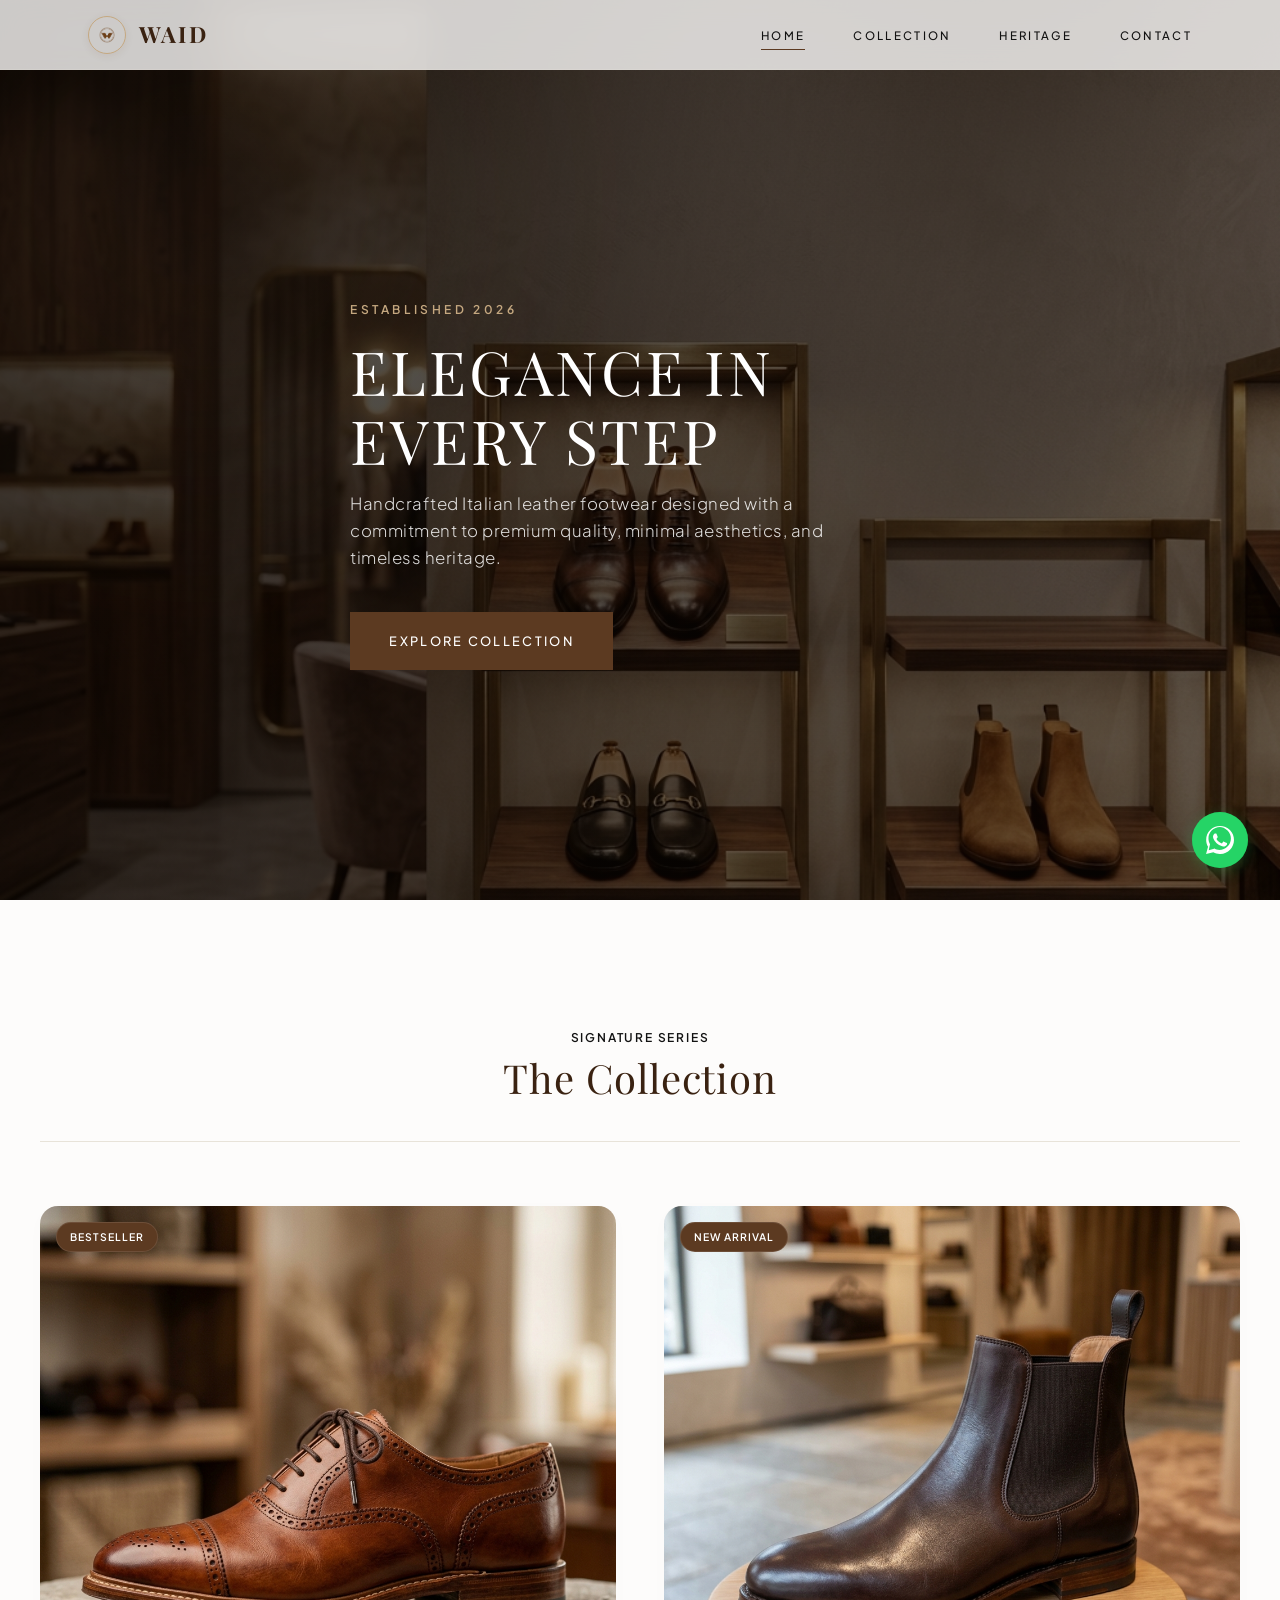
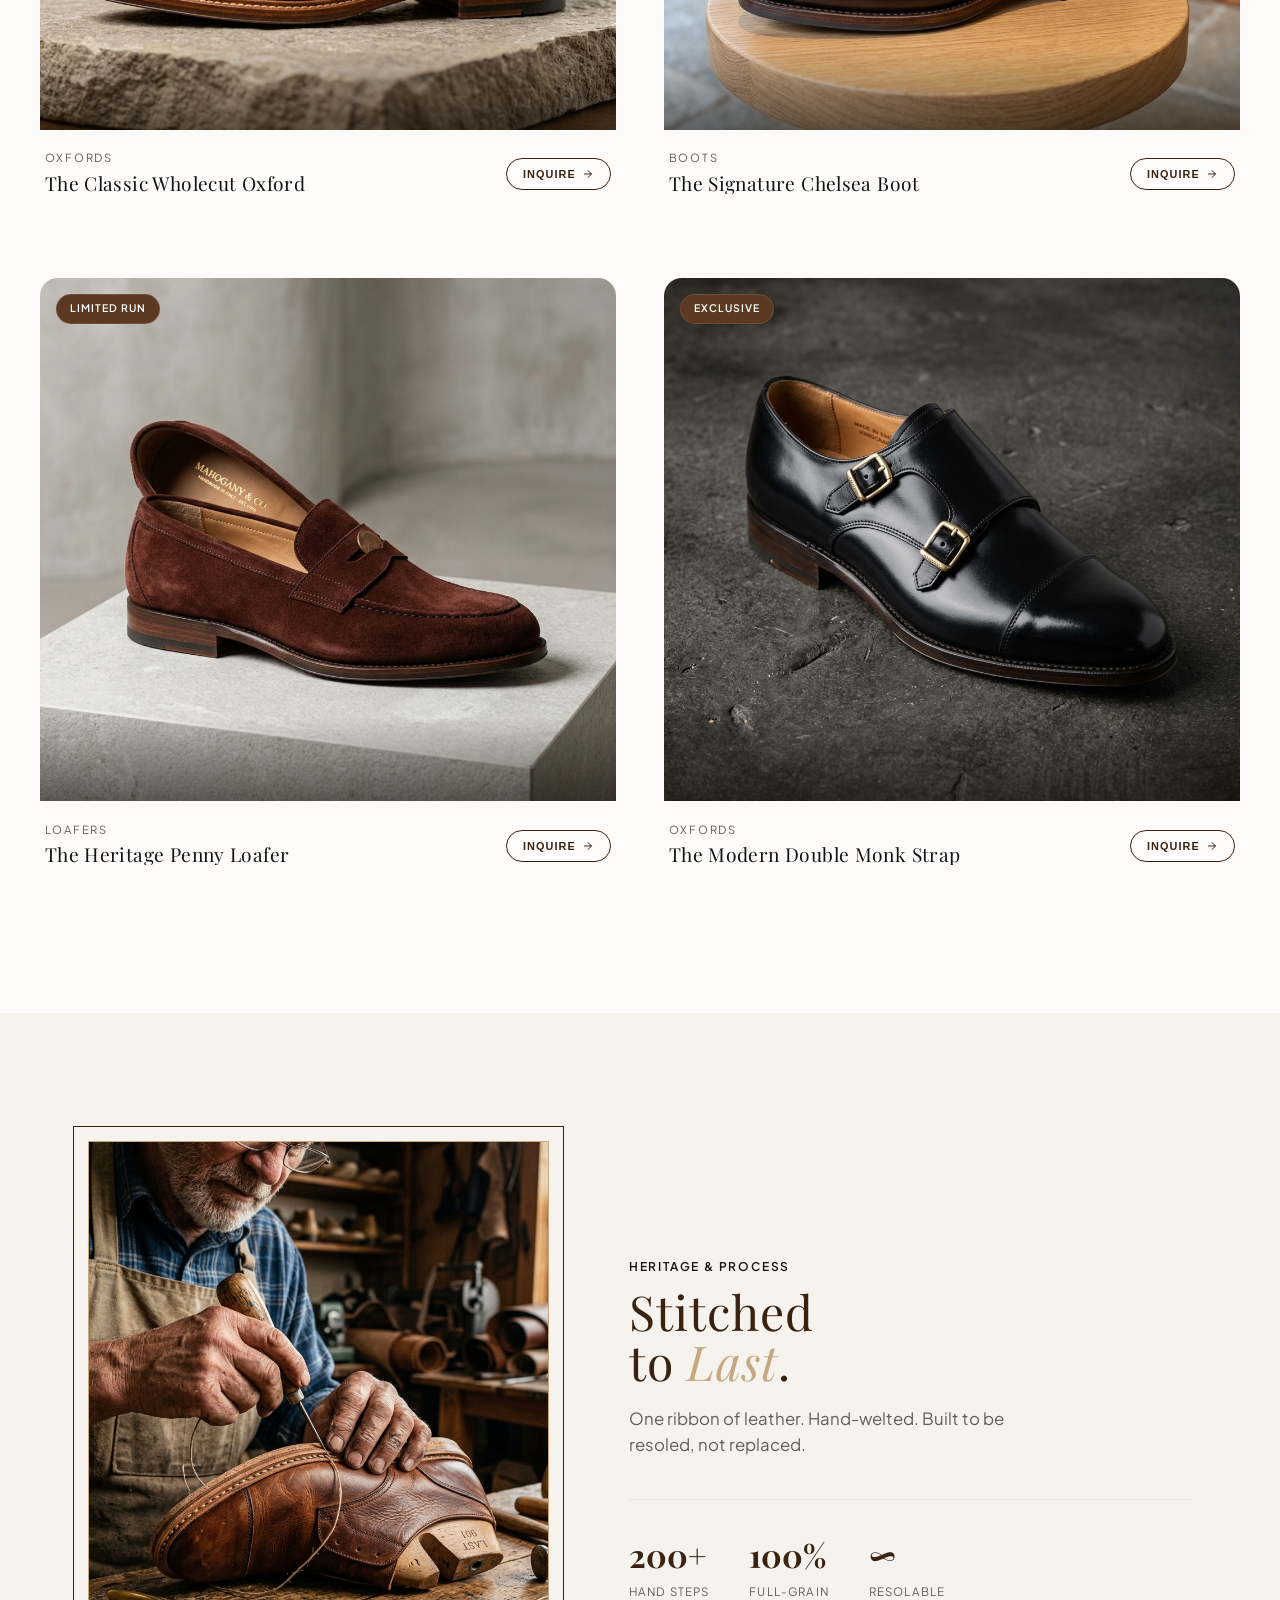
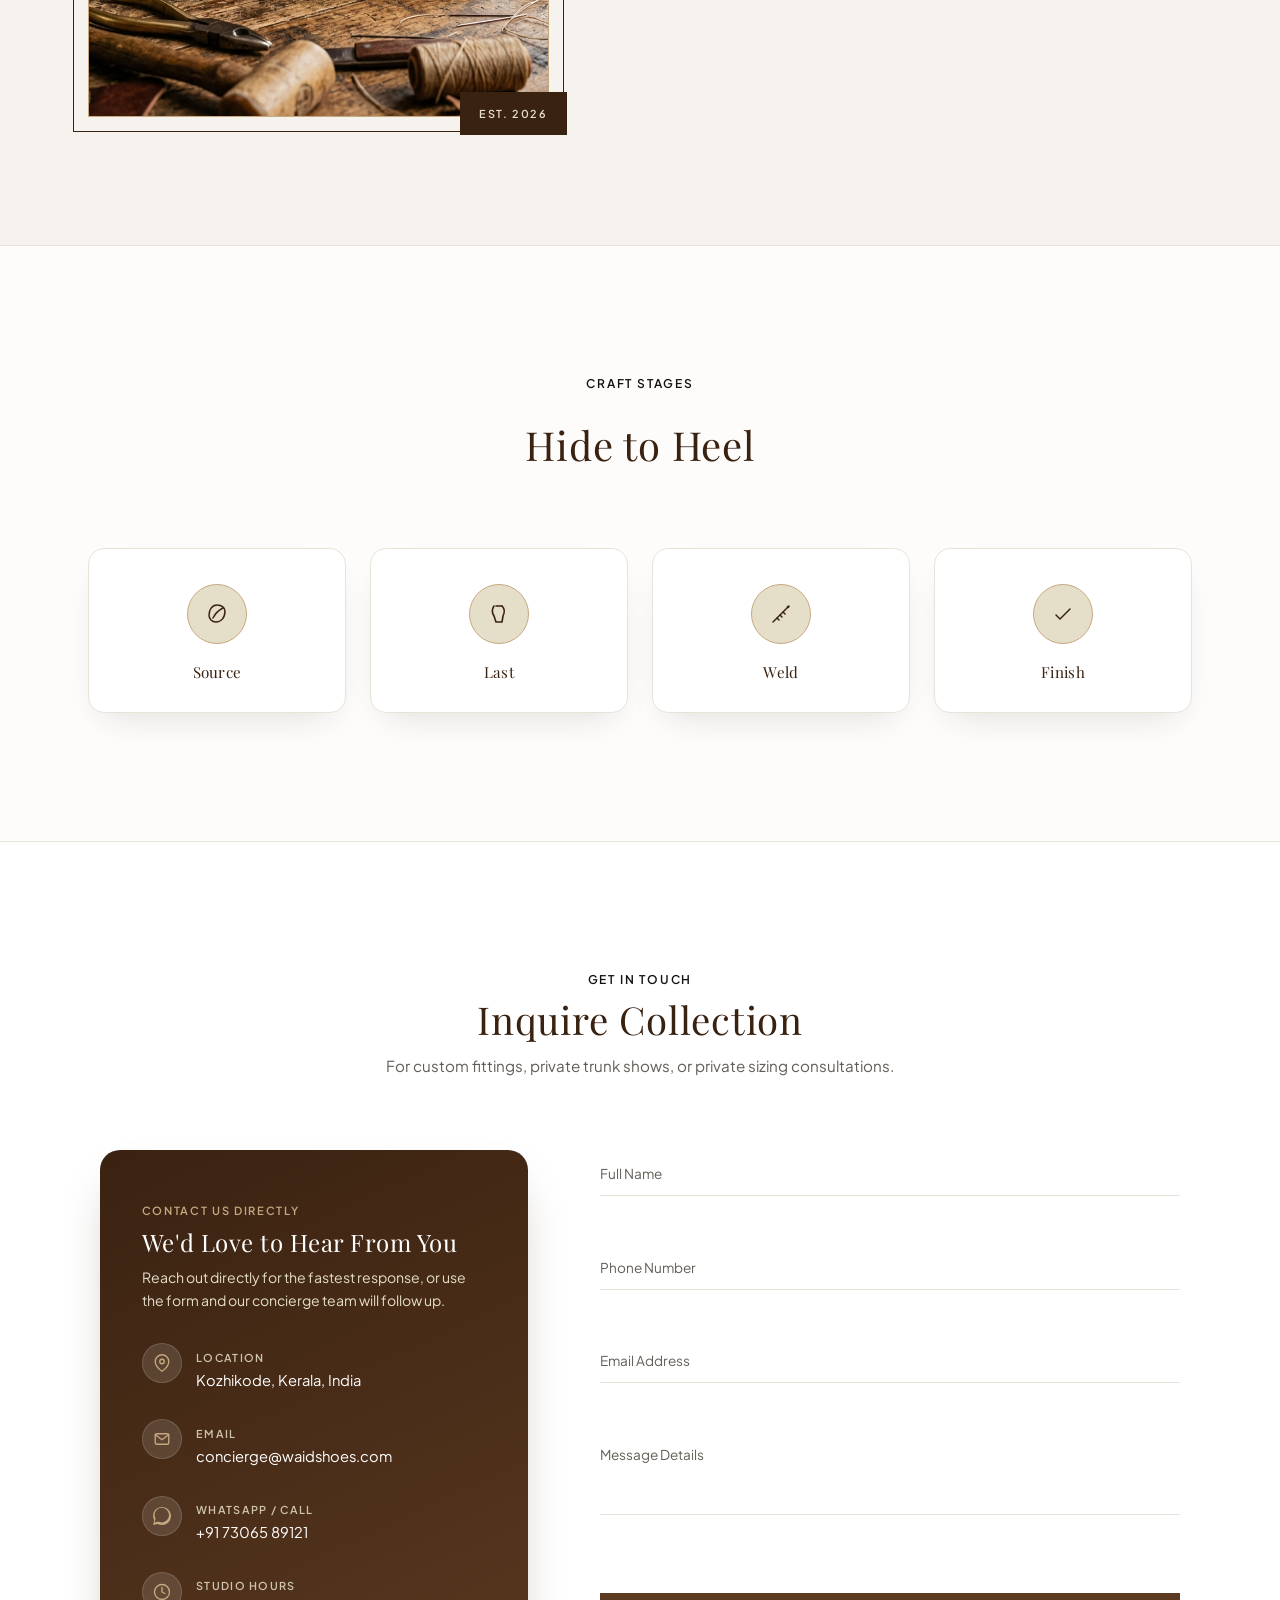
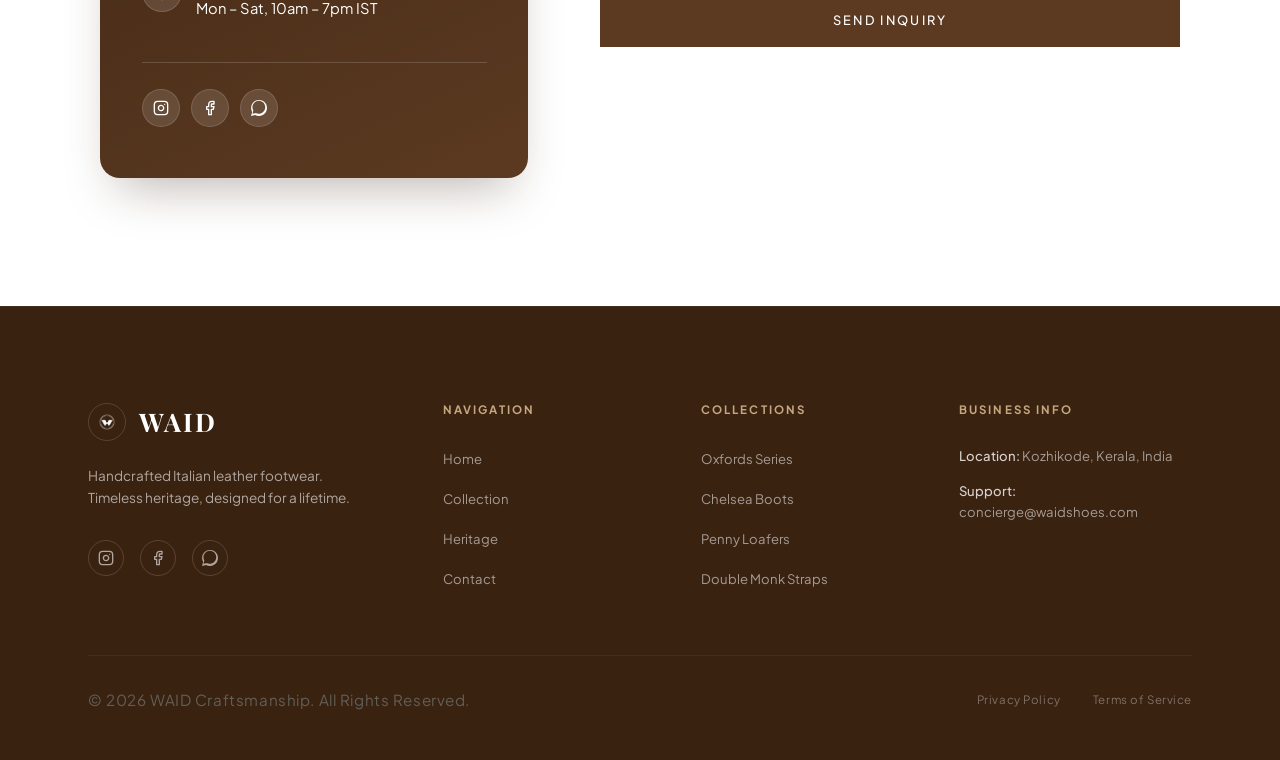
==== commit e6bb0f7a: "Add files via upload" ====
--- a/waid_web/index.html
+++ b/waid_web/index.html
@@ -4,10 +4,10 @@
   <meta charset="UTF-8">
   <meta name="viewport" content="width=device-width, initial-scale=1.0">
   
-  <!-- SEO Best Practices -->
-  <title>WAID | Handcrafted Luxury Leather Footwear</title>
-  <meta name="description" content="Explore WAID, a premium luxury shoe brand handcrafting fine Italian leather oxfords, Chelsea boots, and loafers using traditional Goodyear welt construction.">
-  <meta name="keywords" content="luxury leather shoes, premium oxfords, handcrafted mens boots, designer loafers, goodyear welted shoes, WAID shoes">
+  <!-- SEO Best Practices (filled in automatically from js/content.js) -->
+  <title id="page-title">WAID | Handcrafted Luxury Leather Footwear</title>
+  <meta id="page-description" name="description" content="Explore WAID, a premium luxury shoe brand handcrafting fine Italian leather oxfords, Chelsea boots, and loafers using traditional Goodyear welt construction.">
+  <meta id="page-keywords" name="keywords" content="luxury leather shoes, premium oxfords, handcrafted mens boots, designer loafers, goodyear welted shoes, WAID shoes">
   
   <!-- Styles -->
   <link rel="stylesheet" href="css/style.css">
@@ -26,20 +26,15 @@
         </svg>
       </button>
 
-      <!-- Logo with Contrast Gold Outline -->
+      <!-- Logo -->
       <a href="#home" class="nav-logo">
-        <img src="assets/logo_only.png" alt="WAID Logo" class="logo-img">
-        <span style="font-family: var(--font-serif); font-weight: 700; letter-spacing: 0.1em; color: var(--color-primary-dark);">WAID</span>
+        <img src="assets/logo_only.png" alt="WAID Logo" class="logo-img" data-content-src="brand.logo">
+        <span class="nav-logo-text" data-content="brand.name" style="font-family: var(--font-serif); font-weight: 700; letter-spacing: 0.1em; color: var(--color-primary-dark);">WAID</span>
       </a>
 
-      <!-- Navigation Links -->
+      <!-- Navigation Links (rendered from js/content.js -> nav) -->
       <nav>
-        <ul class="nav-links">
-          <li><a href="#home" class="active">Home</a></li>
-          <li><a href="#collection">Collection</a></li>
-          <li><a href="#heritage">Heritage</a></li>
-          <li><a href="#contact">Contact</a></li>
-        </ul>
+        <ul class="nav-links" id="nav-links-desktop"></ul>
       </nav>
       
       <!-- Placeholder spacing for navbar symmetry -->
@@ -47,32 +42,59 @@
     </div>
   </header>
 
-  <!-- Mobile Nav Overlay -->
+  <!-- Mobile Nav Drawer -->
+  <div class="mobile-nav-backdrop" id="mobile-menu-backdrop"></div>
   <div class="mobile-nav-overlay" id="mobile-menu">
-    <button class="close-menu-btn" id="close-menu-btn" aria-label="Close Menu">&times;</button>
-    <ul class="mobile-nav-links">
-      <li><a href="#home">Home</a></li>
-      <li><a href="#collection">Collection</a></li>
-      <li><a href="#heritage">Heritage</a></li>
-      <li><a href="#contact">Contact</a></li>
-    </ul>
+    <img src="assets/logo_only.png" alt="" class="mobile-nav-watermark" data-content-src="brand.logo" aria-hidden="true">
+
+    <div class="mobile-nav-top">
+      <a href="#home" class="mobile-nav-brand">
+        <img src="assets/logo_only.png" alt="WAID Logo" class="logo-img" data-content-src="brand.logo">
+        <span data-content="brand.name">WAID</span>
+      </a>
+      <button class="close-menu-btn" id="close-menu-btn" aria-label="Close Menu">
+        <svg width="20" height="20" viewBox="0 0 24 24" fill="none" stroke="currentColor" stroke-width="1.8" stroke-linecap="round" stroke-linejoin="round"><line x1="18" y1="6" x2="6" y2="18"></line><line x1="6" y1="6" x2="18" y2="18"></line></svg>
+      </button>
+    </div>
+
+    <!-- Rendered from js/content.js -> nav -->
+    <nav class="mobile-nav-links" id="nav-links-mobile" aria-label="Mobile"></nav>
+
+    <div class="mobile-nav-bottom">
+      <a href="https://wa.me/917306589121" target="_blank" rel="noopener" class="mobile-nav-whatsapp" data-content-href="contact.whatsappHref">
+        <svg viewBox="0 0 24 24" fill="currentColor" width="18" height="18"><path d="M.057 24l1.687-6.163c-1.041-1.804-1.588-3.849-1.587-5.946C.06 5.348 5.397.01 12.008.01c3.202.001 6.212 1.246 8.477 3.514 2.266 2.268 3.507 5.28 3.505 8.484-.004 6.657-5.34 11.997-11.953 11.997-2.005-.001-3.973-.502-5.73-1.45L0 24zm6.59-4.846c1.6.95 3.188 1.449 4.825 1.451 5.436 0 9.86-4.37 9.864-9.799.002-2.63-1.023-5.101-2.885-6.965C16.29 1.977 13.812.951 11.998.951 6.561.951 2.137 5.322 2.133 10.75c-.001 1.693.447 3.34 1.3 4.812L2.348 20.73l5.3-1.393z"/></svg>
+        <span data-content="mobileDrawer.whatsappButtonText">Chat on WhatsApp</span>
+      </a>
+      <div class="mobile-nav-socials">
+        <a href="#" aria-label="Instagram" data-content-href="social.instagram">
+          <svg viewBox="0 0 24 24" fill="none" stroke="currentColor" stroke-width="2" stroke-linecap="round" stroke-linejoin="round"><rect x="2" y="2" width="20" height="20" rx="5" ry="5"></rect><path d="M16 11.37A4 4 0 1 1 12.63 8 4 4 0 0 1 16 11.37z"></path><line x1="17.5" y1="6.5" x2="17.51" y2="6.5"></line></svg>
+        </a>
+        <a href="#" aria-label="Facebook" data-content-href="social.facebook">
+          <svg viewBox="0 0 24 24" fill="none" stroke="currentColor" stroke-width="2" stroke-linecap="round" stroke-linejoin="round"><path d="M18 2h-3a5 5 0 0 0-5 5v3H7v4h3v8h4v-8h3l1-4h-4V7a1 1 0 0 1 1-1h3z"></path></svg>
+        </a>
+        <a href="mailto:concierge@waidshoes.com" aria-label="Email" data-content-href-mailto="contact.email">
+          <svg viewBox="0 0 24 24" fill="none" stroke="currentColor" stroke-width="2" stroke-linecap="round" stroke-linejoin="round"><rect x="3" y="5" width="18" height="14" rx="2"></rect><path d="M3 6l9 7 9-7"></path></svg>
+        </a>
+      </div>
+      <p class="mobile-nav-tagline" data-content="mobileDrawer.tagline">Est. 2026 &mdash; Handcrafted Italian Leather</p>
+    </div>
   </div>
 
   <!-- Main Showcase Content -->
   <main>
     
     <!-- Motion Graphical Hero Section -->
-    <section class="hero" id="home">
+    <section class="hero" id="home" data-content-bg="hero.backgroundImage">
       <!-- Glow ambient particles background -->
       <div class="hero-glow-1"></div>
       <div class="hero-glow-2"></div>
       
       <div class="container">
         <div class="hero-content">
-          <span style="font-size: 0.75rem; font-weight: 600; letter-spacing: 0.3em; text-transform: uppercase; color: var(--color-accent); display: block; margin-bottom: 1rem;">ESTABLISHED 2026</span>
-          <h1>Elegance in Every Step</h1>
-          <p>Handcrafted Italian leather footwear designed with a commitment to premium quality, minimal aesthetics, and timeless heritage.</p>
-          <a href="#collection" class="btn btn-primary">Explore Collection</a>
+          <span class="hero-eyebrow" data-content="hero.eyebrow" style="font-size: 0.75rem; font-weight: 600; letter-spacing: 0.3em; text-transform: uppercase; color: var(--color-accent); display: block; margin-bottom: 1rem;">ESTABLISHED 2026</span>
+          <h1 data-content="hero.heading">Elegance in Every Step</h1>
+          <p data-content="hero.paragraph">Handcrafted Italian leather footwear designed with a commitment to premium quality, minimal aesthetics, and timeless heritage.</p>
+          <a href="#collection" class="btn btn-primary" data-content="hero.buttonText" data-content-href="hero.buttonHref">Explore Collection</a>
         </div>
       </div>
     </section>
@@ -84,8 +106,8 @@
         <!-- Centered Header and Filter Links -->
         <div class="shop-header reveal">
           <div>
-            <span style="font-size: 0.75rem; font-weight: 600; text-transform: uppercase; letter-spacing: 0.15em; color: var(--color-accent-dark); display: block; margin-bottom: 0.5rem;">SIGNATURE SERIES</span>
-            <h2>The Collection</h2>
+            <span data-content="collection.eyebrow" style="font-size: 0.75rem; font-weight: 600; text-transform: uppercase; letter-spacing: 0.15em; color: var(--color-accent-dark); display: block; margin-bottom: 0.5rem;">SIGNATURE SERIES</span>
+            <h2 data-content="collection.heading">The Collection</h2>
           </div>
         </div>
 
@@ -102,15 +124,15 @@
       <div class="container heritage-inner">
         <div class="heritage-visual reveal">
           <div class="heritage-frame">
-            <img src="assets/craftsmanship.png" alt="Hand-stitched Goodyear welt" class="heritage-img">
-          </div>
-          <span class="heritage-badge">EST. 2026</span>
+            <img src="assets/craftsmanship.png" alt="Hand-stitched Goodyear welt" class="heritage-img" data-content-src="heritage.image" data-content-alt="heritage.imageAlt">
+          </div>
+          <span class="heritage-badge" data-content="heritage.badge">EST. 2026</span>
         </div>
         <div class="heritage-copy reveal">
-          <span class="eyebrow">HERITAGE &amp; PROCESS</span>
-          <h2>Stitched<br>to <em>Last</em>.</h2>
-          <p class="heritage-lede">One ribbon of leather. Hand-welted. Built to be resoled, not replaced.</p>
-          <div class="heritage-stats">
+          <span class="eyebrow" data-content="heritage.eyebrow">HERITAGE &amp; PROCESS</span>
+          <h2 data-content-html="heritage.headingHTML">Stitched<br>to <em>Last</em>.</h2>
+          <p class="heritage-lede" data-content="heritage.lede">One ribbon of leather. Hand-welted. Built to be resoled, not replaced.</p>
+          <div class="heritage-stats" id="heritage-stats">
             <div class="heritage-stat"><strong>200+</strong><span>hand steps</span></div>
             <div class="heritage-stat"><strong>100%</strong><span>full-grain</span></div>
             <div class="heritage-stat"><strong>∞</strong><span>resolable</span></div>
@@ -123,8 +145,8 @@
     <section class="process-reel" id="process">
       <div class="container">
         <div class="shop-header reveal" style="border-bottom: none; padding-bottom: 1rem;">
-          <span class="eyebrow">CRAFT STAGES</span>
-          <h2>Hide to Heel</h2>
+          <span class="eyebrow" data-content="process.eyebrow">CRAFT STAGES</span>
+          <h2 data-content="process.heading">Hide to Heel</h2>
         </div>
 
         <div class="reel-track" id="reel-track">
@@ -133,7 +155,7 @@
               <div class="reel-icon">
                 <svg viewBox="0 0 24 24" fill="none" stroke="currentColor" stroke-width="1.5" stroke-linecap="round" stroke-linejoin="round"><path d="M12 3C7 3 4 8 4 13c0 4 3 7 7 7 5 0 9-4 9-11 0-3-3-6-8-6Z"></path><path d="M8 16c2-4 6-8 10-10"></path></svg>
               </div>
-              <span class="reel-label">Source</span>
+              <span class="reel-label" data-content="process.stages.0.label">Source</span>
             </div>
           </div>
 
@@ -142,7 +164,7 @@
               <div class="reel-icon">
                 <svg viewBox="0 0 24 24" fill="none" stroke="currentColor" stroke-width="1.6" stroke-linecap="round" stroke-linejoin="round"><path d="M7 4c-2 3-2 7 0 10l2 6h6l1-6c2-4 1-8-1-10"></path><path d="M9 4h6"></path></svg>
               </div>
-              <span class="reel-label">Last</span>
+              <span class="reel-label" data-content="process.stages.1.label">Last</span>
             </div>
           </div>
 
@@ -151,7 +173,7 @@
               <div class="reel-icon">
                 <svg viewBox="0 0 24 24" fill="none" stroke="currentColor" stroke-width="1.5" stroke-linecap="round" stroke-linejoin="round"><path d="M4 20 20 4"></path><circle cx="19" cy="5" r="1.3" fill="currentColor" stroke="none"></circle><path d="M8 16l2 2M11 13l2 2M14 10l2 2"></path></svg>
               </div>
-              <span class="reel-label">Weld</span>
+              <span class="reel-label" data-content="process.stages.2.label">Weld</span>
             </div>
           </div>
 
@@ -160,7 +182,7 @@
               <div class="reel-icon">
                 <svg viewBox="0 0 24 24" fill="none" stroke="currentColor" stroke-width="1.5" stroke-linecap="round" stroke-linejoin="round"><path d="M5 13l4 4L19 7"></path></svg>
               </div>
-              <span class="reel-label">Finish</span>
+              <span class="reel-label" data-content="process.stages.3.label">Finish</span>
             </div>
           </div>
         </div>
@@ -171,17 +193,17 @@
     <section class="section-padding contact-section" id="contact">
       <div class="container">
         <div class="contact-layout reveal" style="margin-bottom: 4.5rem;">
-          <span style="font-size: 0.75rem; font-weight: 600; text-transform: uppercase; letter-spacing: 0.15em; color: var(--color-accent-dark); display: block; margin-bottom: 0.5rem;">GET IN TOUCH</span>
-          <h2>Inquire Collection</h2>
-          <p style="margin-bottom: 0;">For custom fittings, private trunk shows, or private sizing consultations.</p>
+          <span data-content="contactSection.eyebrow" style="font-size: 0.75rem; font-weight: 600; text-transform: uppercase; letter-spacing: 0.15em; color: var(--color-accent-dark); display: block; margin-bottom: 0.5rem;">GET IN TOUCH</span>
+          <h2 data-content="contactSection.heading">Inquire Collection</h2>
+          <p data-content="contactSection.subtext" style="margin-bottom: 0;">For custom fittings, private trunk shows, or private sizing consultations.</p>
         </div>
 
         <div class="contact-grid reveal">
           <!-- Direct Contact Info Card -->
           <div class="contact-info-card">
-            <span class="contact-info-eyebrow">Contact Us Directly</span>
-            <h3>We'd Love to Hear From You</h3>
-            <p class="contact-info-desc">Reach out directly for the fastest response, or use the form and our concierge team will follow up.</p>
+            <span class="contact-info-eyebrow" data-content="contactSection.cardEyebrow">Contact Us Directly</span>
+            <h3 data-content="contactSection.cardHeading">We'd Love to Hear From You</h3>
+            <p class="contact-info-desc" data-content="contactSection.cardDesc">Reach out directly for the fastest response, or use the form and our concierge team will follow up.</p>
 
             <ul class="contact-info-list">
               <li class="contact-info-item">
@@ -190,7 +212,7 @@
                 </span>
                 <div class="contact-info-text">
                   <span>Location</span>
-                  <p>Kozhikode, Kerala, India</p>
+                  <p data-content="contact.address">Kozhikode, Kerala, India</p>
                 </div>
               </li>
               <li class="contact-info-item">
@@ -199,7 +221,7 @@
                 </span>
                 <div class="contact-info-text">
                   <span>Email</span>
-                  <a href="mailto:concierge@waidshoes.com">concierge@waidshoes.com</a>
+                  <a href="mailto:concierge@waidshoes.com" data-content="contact.email" data-content-href-mailto="contact.email">concierge@waidshoes.com</a>
                 </div>
               </li>
               <li class="contact-info-item">
@@ -208,7 +230,7 @@
                 </span>
                 <div class="contact-info-text">
                   <span>WhatsApp / Call</span>
-                  <a href="https://wa.me/919000000000" target="_blank" rel="noopener">+91 90000 00000</a>
+                  <a href="https://wa.me/917306589121" target="_blank" rel="noopener" data-content="contact.whatsappDisplay" data-content-href="contact.whatsappHref">+91 73065 89121</a>
                 </div>
               </li>
               <li class="contact-info-item">
@@ -217,7 +239,7 @@
                 </span>
                 <div class="contact-info-text">
                   <span>Studio Hours</span>
-                  <p>Mon – Sat, 10am – 7pm IST</p>
+                  <p data-content="contact.hours">Mon – Sat, 10am – 7pm IST</p>
                 </div>
               </li>
             </ul>
@@ -225,13 +247,13 @@
             <div class="contact-info-divider"></div>
 
             <div class="contact-info-socials">
-              <a href="#" aria-label="Instagram">
+              <a href="#" aria-label="Instagram" data-content-href="social.instagram">
                 <svg viewBox="0 0 24 24" fill="none" stroke="currentColor" stroke-width="2" stroke-linecap="round" stroke-linejoin="round"><rect x="2" y="2" width="20" height="20" rx="5" ry="5"></rect><path d="M16 11.37A4 4 0 1 1 12.63 8 4 4 0 0 1 16 11.37z"></path><line x1="17.5" y1="6.5" x2="17.51" y2="6.5"></line></svg>
               </a>
-              <a href="#" aria-label="Facebook">
+              <a href="#" aria-label="Facebook" data-content-href="social.facebook">
                 <svg viewBox="0 0 24 24" fill="none" stroke="currentColor" stroke-width="2" stroke-linecap="round" stroke-linejoin="round"><path d="M18 2h-3a5 5 0 0 0-5 5v3H7v4h3v8h4v-8h3l1-4h-4V7a1 1 0 0 1 1-1h3z"></path></svg>
               </a>
-              <a href="https://wa.me/919000000000" target="_blank" rel="noopener" aria-label="WhatsApp">
+              <a href="https://wa.me/917306589121" target="_blank" rel="noopener" aria-label="WhatsApp" data-content-href="contact.whatsappHref">
                 <svg viewBox="0 0 24 24" fill="currentColor"><path d="M.057 24l1.687-6.163c-1.041-1.804-1.588-3.849-1.587-5.946C.06 5.348 5.397.01 12.008.01c3.202.001 6.212 1.246 8.477 3.514 2.266 2.268 3.507 5.28 3.505 8.484-.004 6.657-5.34 11.997-11.953 11.997-2.005-.001-3.973-.502-5.73-1.45L0 24zm6.59-4.846c1.6.95 3.188 1.449 4.825 1.451 5.436 0 9.86-4.37 9.864-9.799.002-2.63-1.023-5.101-2.885-6.965C16.29 1.977 13.812.951 11.998.951 6.561.951 2.137 5.322 2.133 10.75c-.001 1.693.447 3.34 1.3 4.812L2.348 20.73l5.3-1.393z"/></svg>
               </a>
             </div>
@@ -276,7 +298,7 @@
   </div>
 
   <!-- Floating WhatsApp Widget -->
-  <a href="https://wa.me/919000000000" class="whatsapp-float" target="_blank" rel="noopener" aria-label="Chat on WhatsApp">
+  <a href="https://wa.me/917306589121" class="whatsapp-float" target="_blank" rel="noopener" aria-label="Chat on WhatsApp" data-content-href="contact.whatsappHref">
     <svg viewBox="0 0 24 24" xmlns="http://www.w3.org/2000/svg">
       <path d="M.057 24l1.687-6.163c-1.041-1.804-1.588-3.849-1.587-5.946C.06 5.348 5.397.01 12.008.01c3.202.001 6.212 1.246 8.477 3.514 2.266 2.268 3.507 5.28 3.505 8.484-.004 6.657-5.34 11.997-11.953 11.997-2.005-.001-3.973-.502-5.73-1.45L0 24zm6.59-4.846c1.6.95 3.188 1.449 4.825 1.451 5.436 0 9.86-4.37 9.864-9.799.002-2.63-1.023-5.101-2.885-6.965C16.29 1.977 13.812.951 11.998.951 6.561.951 2.137 5.322 2.133 10.75c-.001 1.693.447 3.34 1.3 4.812L2.348 20.73l5.3-1.393z"/>
       <path d="M17.472 14.382c-.297-.149-1.758-.867-2.03-.967-.273-.099-.471-.148-.67.15-.197.297-.767.966-.94 1.164-.173.199-.347.223-.644.075-.297-.15-1.255-.463-2.39-1.475-.883-.788-1.48-1.761-1.653-2.059-.173-.297-.018-.458.13-.606.134-.133.298-.347.446-.52.149-.174.198-.298.298-.497.099-.198.05-.371-.025-.52-.075-.149-.669-1.612-.916-2.207-.242-.579-.487-.5-.669-.51-.173-.008-.371-.01-.57-.01-.198 0-.52.074-.792.372-.272.297-1.04 1.016-1.04 2.479 0 1.462 1.065 2.875 1.213 3.074.149.198 2.096 3.2 5.077 4.487.709.306 1.262.489 1.694.625.712.227 1.36.195 1.871.118.571-.085 1.758-.719 2.006-1.413.248-.694.248-1.289.173-1.413-.074-.124-.272-.198-.57-.347m-5.421 7.403h-.004z"/>
@@ -291,68 +313,56 @@
         <!-- Left: Logo, Tagline, and Social Circles -->
         <div class="footer-brand">
           <h2>
-            <img src="assets/logo_only.png" alt="WAID Logo" class="logo-img">
-            <span style="font-family: var(--font-serif); font-weight: 700; letter-spacing: 0.1em; color: var(--color-white);">WAID</span>
+            <img src="assets/logo_only.png" alt="WAID Logo" class="logo-img" data-content-src="brand.logo">
+            <span data-content="brand.name" style="font-family: var(--font-serif); font-weight: 700; letter-spacing: 0.1em; color: var(--color-white);">WAID</span>
           </h2>
-          <p>Handcrafted Italian leather footwear. Timeless heritage, designed for a lifetime.</p>
+          <p data-content="footer.tagline">Handcrafted Italian leather footwear. Timeless heritage, designed for a lifetime.</p>
           
           <div class="footer-socials">
-            <a href="#" class="social-icon" aria-label="Instagram">
+            <a href="#" class="social-icon" aria-label="Instagram" data-content-href="social.instagram">
               <svg width="18" height="18" viewBox="0 0 24 24" fill="none" stroke="currentColor" stroke-width="2" stroke-linecap="round" stroke-linejoin="round"><rect x="2" y="2" width="20" height="20" rx="5" ry="5"></rect><path d="M16 11.37A4 4 0 1 1 12.63 8 4 4 0 0 1 16 11.37z"></path><line x1="17.5" y1="6.5" x2="17.51" y2="6.5"></line></svg>
             </a>
-            <a href="#" class="social-icon" aria-label="Facebook">
+            <a href="#" class="social-icon" aria-label="Facebook" data-content-href="social.facebook">
               <svg width="18" height="18" viewBox="0 0 24 24" fill="none" stroke="currentColor" stroke-width="2" stroke-linecap="round" stroke-linejoin="round"><path d="M18 2h-3a5 5 0 0 0-5 5v3H7v4h3v8h4v-8h3l1-4h-4V7a1 1 0 0 1 1-1h3z"></path></svg>
             </a>
-            <a href="https://wa.me/919000000000" class="social-icon" target="_blank" rel="noopener" aria-label="WhatsApp">
+            <a href="https://wa.me/917306589121" class="social-icon" target="_blank" rel="noopener" aria-label="WhatsApp" data-content-href="contact.whatsappHref">
               <svg viewBox="0 0 24 24" fill="currentColor"><path d="M.057 24l1.687-6.163c-1.041-1.804-1.588-3.849-1.587-5.946C.06 5.348 5.397.01 12.008.01c3.202.001 6.212 1.246 8.477 3.514 2.266 2.268 3.507 5.28 3.505 8.484-.004 6.657-5.34 11.997-11.953 11.997-2.005-.001-3.973-.502-5.73-1.45L0 24zm6.59-4.846c1.6.95 3.188 1.449 4.825 1.451 5.436 0 9.86-4.37 9.864-9.799.002-2.63-1.023-5.101-2.885-6.965C16.29 1.977 13.812.951 11.998.951 6.561.951 2.137 5.322 2.133 10.75c-.001 1.693.447 3.34 1.3 4.812L2.348 20.73l5.3-1.393z"/></svg>
             </a>
           </div>
         </div>
         
-        <!-- Column 2: Navigation -->
+        <!-- Column 2: Navigation (rendered from js/content.js -> nav) -->
         <div class="footer-column">
-          <h3>Navigation</h3>
-          <ul class="footer-links">
-            <li><a href="#home">Home</a></li>
-            <li><a href="#collection">Collection</a></li>
-            <li><a href="#heritage">Heritage</a></li>
-            <li><a href="#contact">Contact</a></li>
-          </ul>
-        </div>
-        
-        <!-- Column 3: Collections -->
+          <h3 data-content="footer.navHeading">Navigation</h3>
+          <ul class="footer-links" id="footer-nav-links"></ul>
+        </div>
+        
+        <!-- Column 3: Collections (rendered from js/content.js -> footer.collectionsLinks) -->
         <div class="footer-column">
-          <h3>Collections</h3>
-          <ul class="footer-links">
-            <li><a href="#collection">Oxfords Series</a></li>
-            <li><a href="#collection">Chelsea Boots</a></li>
-            <li><a href="#collection">Penny Loafers</a></li>
-            <li><a href="#collection">Double Monk Straps</a></li>
-          </ul>
+          <h3 data-content="footer.collectionsHeading">Collections</h3>
+          <ul class="footer-links" id="footer-collections-links"></ul>
         </div>
         
         <!-- Column 4: Business Details -->
         <div class="footer-column">
-          <h3>Business Info</h3>
+          <h3 data-content="footer.businessHeading">Business Info</h3>
           <ul class="business-info-list">
-            <li><strong>Location:</strong> Kozhikode, Kerala, India</li>
-            <li><strong>Support:</strong> concierge@waidshoes.com</li>
+            <li><strong>Location:</strong> <span data-content="contact.address">Kozhikode, Kerala, India</span></li>
+            <li><strong>Support:</strong> <span data-content="contact.email">concierge@waidshoes.com</span></li>
           </ul>
         </div>
         
       </div>
       
       <div class="footer-bottom">
-        <p>&copy; 2026 WAID Craftsmanship. All Rights Reserved.</p>
-        <div class="footer-bottom-links">
-          <a href="#">Privacy Policy</a>
-          <a href="#">Terms of Service</a>
-        </div>
+        <p data-content="footer.copyright">© 2026 WAID Craftsmanship. All Rights Reserved.</p>
+        <div class="footer-bottom-links" id="footer-legal-links"></div>
       </div>
     </div>
   </footer>
 
-  <!-- Scripts -->
+  <!-- Scripts: content.js MUST load first, since main.js and products.js read from it -->
+  <script src="js/content.js"></script>
   <script src="js/products.js"></script>
   <script src="js/main.js"></script>
 </body>
--- a/waid_web/css/style.css
+++ b/waid_web/css/style.css
@@ -312,58 +312,212 @@
 }
 
 /* Mobile Nav Drawer Overlay */
+/* Backdrop behind the slide-in drawer */
+.mobile-nav-backdrop {
+  position: fixed;
+  inset: 0;
+  background-color: rgba(18, 12, 6, 0.5);
+  backdrop-filter: blur(2px);
+  z-index: 999;
+  opacity: 0;
+  visibility: hidden;
+  transition: var(--transition-smooth);
+}
+
+.mobile-nav-backdrop.active {
+  opacity: 1;
+  visibility: visible;
+}
+
+/* Slide-in drawer */
 .mobile-nav-overlay {
   position: fixed;
   top: 0;
-  left: 0;
-  width: 100%;
+  right: 0;
+  width: min(84vw, 380px);
   height: 100%;
+  height: 100dvh;
   background-color: var(--color-primary-dark);
   z-index: 1000;
-  opacity: 0;
   visibility: hidden;
+  transform: translateX(100%);
+  transition: var(--transition-smooth);
+  display: flex;
+  flex-direction: column;
+  padding: 1.75rem 1.75rem 2rem;
+  box-shadow: -20px 0 60px rgba(0, 0, 0, 0.25);
+  overflow: hidden;
+}
+
+.mobile-nav-overlay.active {
+  visibility: visible;
+  transform: translateX(0);
+}
+
+/* Faint brand watermark for a graphical, non-generic touch */
+.mobile-nav-watermark {
+  position: absolute;
+  bottom: -60px;
+  right: -60px;
+  width: 280px;
+  height: 280px;
+  opacity: 0.05;
+  transform: rotate(-12deg);
+  pointer-events: none;
+  filter: grayscale(1) brightness(3);
+}
+
+.mobile-nav-top {
+  display: flex;
+  align-items: center;
+  justify-content: space-between;
+  padding-bottom: 1.5rem;
+  border-bottom: 1px solid rgba(197, 168, 128, 0.2);
+}
+
+.mobile-nav-brand {
+  display: flex;
+  align-items: center;
+  gap: 0.6rem;
+}
+
+.mobile-nav-brand .logo-img {
+  width: 32px;
+  height: 32px;
+}
+
+.mobile-nav-brand span {
+  font-family: var(--font-serif);
+  font-weight: 700;
+  letter-spacing: 0.1em;
+  color: var(--color-white);
+  font-size: 1.05rem;
+}
+
+.close-menu-btn {
+  background: none;
+  border: 1px solid rgba(255, 255, 255, 0.18);
+  color: var(--color-white);
+  width: 38px;
+  height: 38px;
+  border-radius: 50%;
   display: flex;
   align-items: center;
   justify-content: center;
-  transition: var(--transition-smooth);
-}
-
-.mobile-nav-overlay.active {
-  opacity: 0.98;
-  visibility: visible;
+  cursor: pointer;
+  transition: var(--transition-fast);
+}
+
+.close-menu-btn:hover {
+  border-color: var(--color-accent);
+  color: var(--color-accent);
+  transform: rotate(90deg);
 }
 
 .mobile-nav-links {
-  list-style: none;
-  text-align: center;
   display: flex;
   flex-direction: column;
-  gap: 2.5rem;
+  padding-top: 1.5rem;
+  position: relative;
+  z-index: 1;
 }
 
 .mobile-nav-links a {
   color: var(--color-white);
   font-family: var(--font-serif);
-  font-size: 2.2rem;
-  letter-spacing: 0.05em;
+  font-size: 1.7rem;
+  letter-spacing: 0.02em;
+  padding: 0.7rem 0;
+  border-bottom: 1px solid rgba(255, 255, 255, 0.08);
+  display: flex;
+  align-items: center;
+  transition: var(--transition-fast);
+}
+
+.mobile-nav-links a span {
+  position: relative;
+  transition: var(--transition-fast);
+}
+
+.mobile-nav-links a::after {
+  content: '';
+  width: 0;
+  height: 1px;
+  background-color: var(--color-accent);
+  transition: var(--transition-fast);
+  margin-left: 0;
+}
+
+.mobile-nav-links a:hover,
+.mobile-nav-links a:active {
+  color: var(--color-accent);
+  padding-left: 0.4rem;
+}
+
+.mobile-nav-links a:hover::after {
+  width: 1.4rem;
+  margin-left: 0.6rem;
+}
+
+.mobile-nav-bottom {
+  margin-top: auto;
+  padding-top: 1.5rem;
+  border-top: 1px solid rgba(197, 168, 128, 0.2);
+  position: relative;
+  z-index: 1;
+}
+
+.mobile-nav-whatsapp {
+  display: flex;
+  align-items: center;
+  justify-content: center;
+  gap: 0.6rem;
+  width: 100%;
+  padding: 0.9rem 1rem;
+  background-color: rgba(197, 168, 128, 0.12);
+  border: 1px solid rgba(197, 168, 128, 0.35);
+  border-radius: 999px;
+  color: var(--color-accent-light);
+  font-size: 0.85rem;
+  font-weight: 600;
+  letter-spacing: 0.03em;
+  transition: var(--transition-fast);
+}
+
+.mobile-nav-whatsapp:hover {
+  background-color: var(--color-accent);
+  color: var(--color-primary-dark);
+}
+
+.mobile-nav-socials {
+  display: flex;
+  justify-content: center;
+  gap: 1.25rem;
+  margin-top: 1.4rem;
+}
+
+.mobile-nav-socials a {
+  color: rgba(255, 255, 255, 0.6);
+  transition: var(--transition-fast);
+}
+
+.mobile-nav-socials a svg {
+  width: 20px;
+  height: 20px;
   display: block;
-  transition: var(--transition-fast);
-}
-
-.mobile-nav-links a:hover {
+}
+
+.mobile-nav-socials a:hover {
   color: var(--color-accent);
-  transform: scale(1.05);
-}
-
-.close-menu-btn {
-  position: absolute;
-  top: 2rem;
-  left: 2rem;
-  background: none;
-  border: none;
-  color: var(--color-white);
-  font-size: 2rem;
-  cursor: pointer;
+}
+
+.mobile-nav-tagline {
+  text-align: center;
+  margin-top: 1.4rem;
+  font-size: 0.68rem;
+  letter-spacing: 0.08em;
+  text-transform: uppercase;
+  color: rgba(255, 255, 255, 0.35);
 }
 
 /* Motion Graphical Hero Section */
@@ -553,12 +707,11 @@
 @media (max-width: 768px) {
   .product-card-image-wrap {
     aspect-ratio: 1 / 1;
-    padding: 1.25rem;
   }
   .product-card-image {
     width: 100%;
     height: 100%;
-    object-fit: contain;
+    object-fit: cover;
   }
   /* #collection combines .section-padding + .container, and .section-padding's
      shorthand (padding: 5rem 0) zeroes out .container's side padding, so the
@@ -572,6 +725,22 @@
      and pushing it past the right edge. Let it shrink to fit. */
   .product-card {
     min-width: 0;
+  }
+  /* Show the full product name instead of truncating with an ellipsis */
+  .product-card-info {
+    flex-wrap: wrap;
+    align-items: flex-start;
+  }
+  .product-card-text {
+    flex-basis: 100%;
+  }
+  .product-card-name {
+    white-space: normal;
+    overflow: visible;
+    text-overflow: clip;
+  }
+  .card-inquire-btn {
+    margin-top: 0.4rem;
   }
 }
 
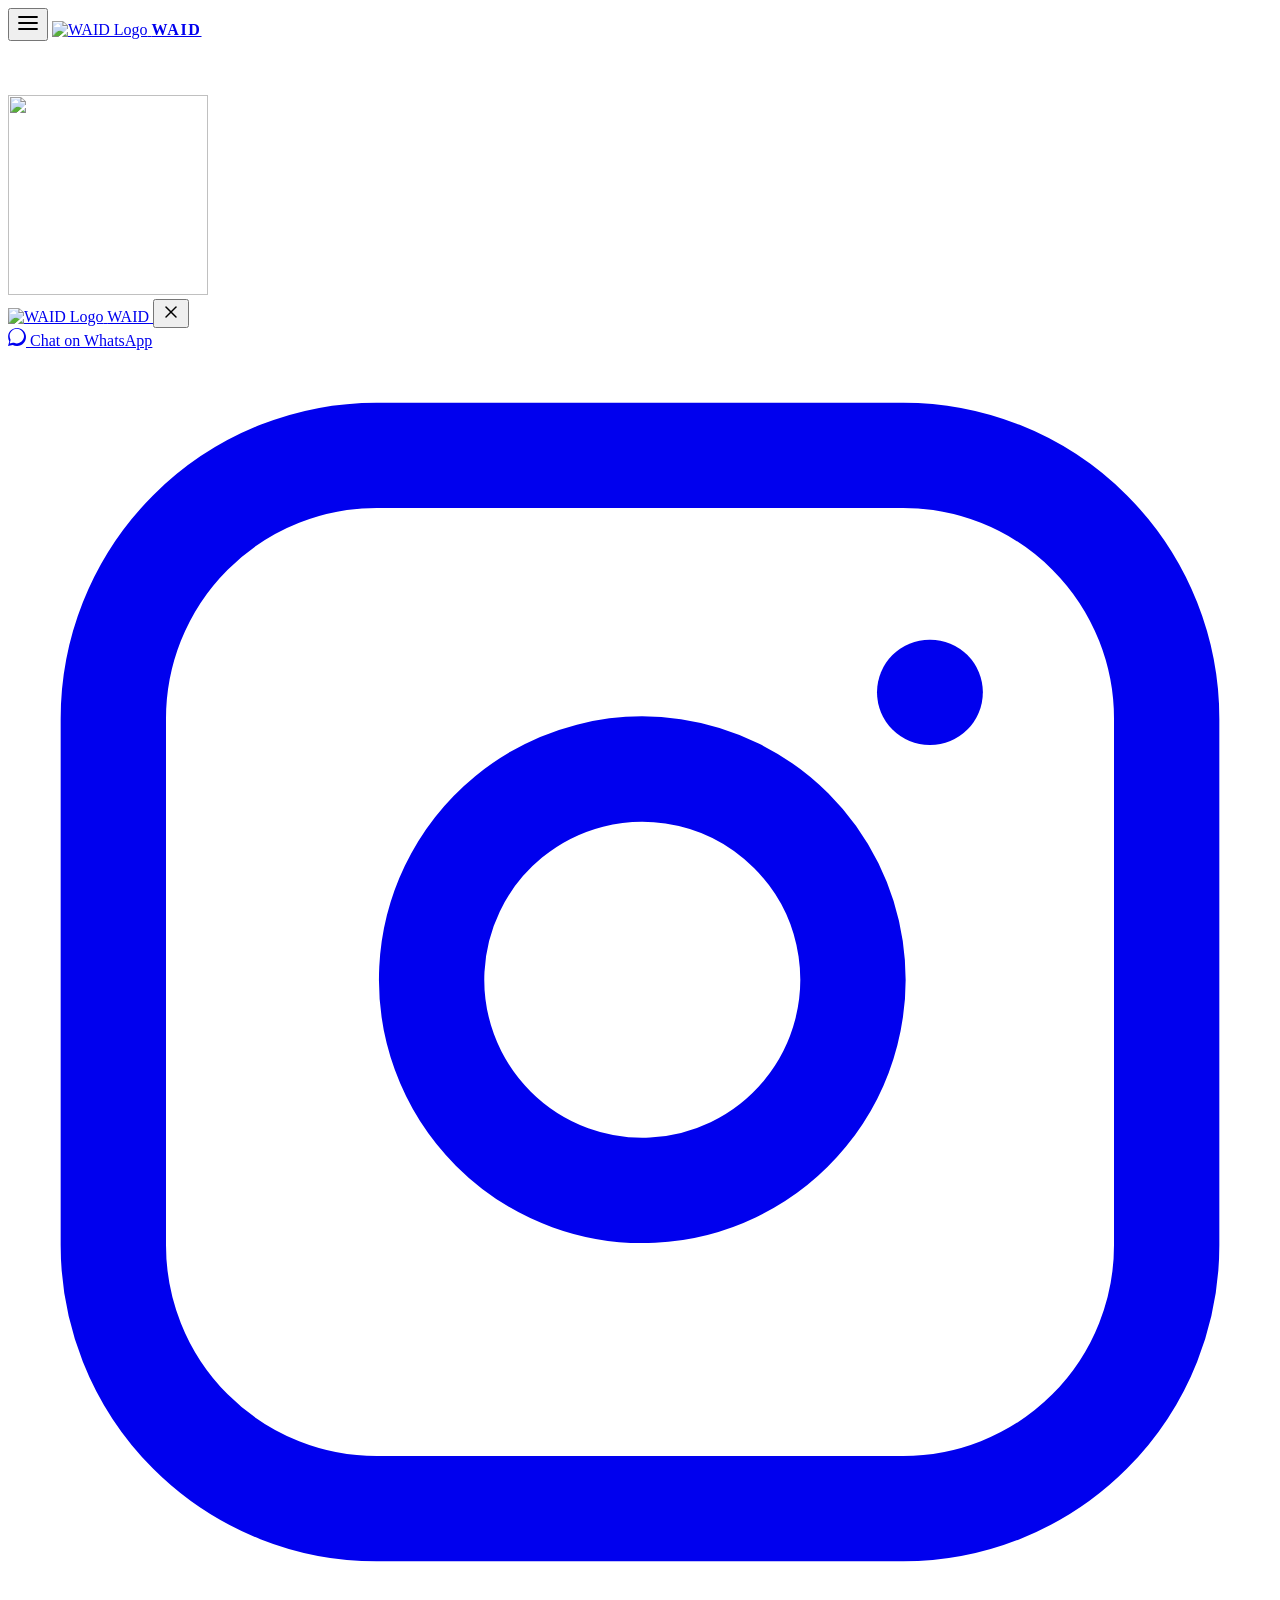
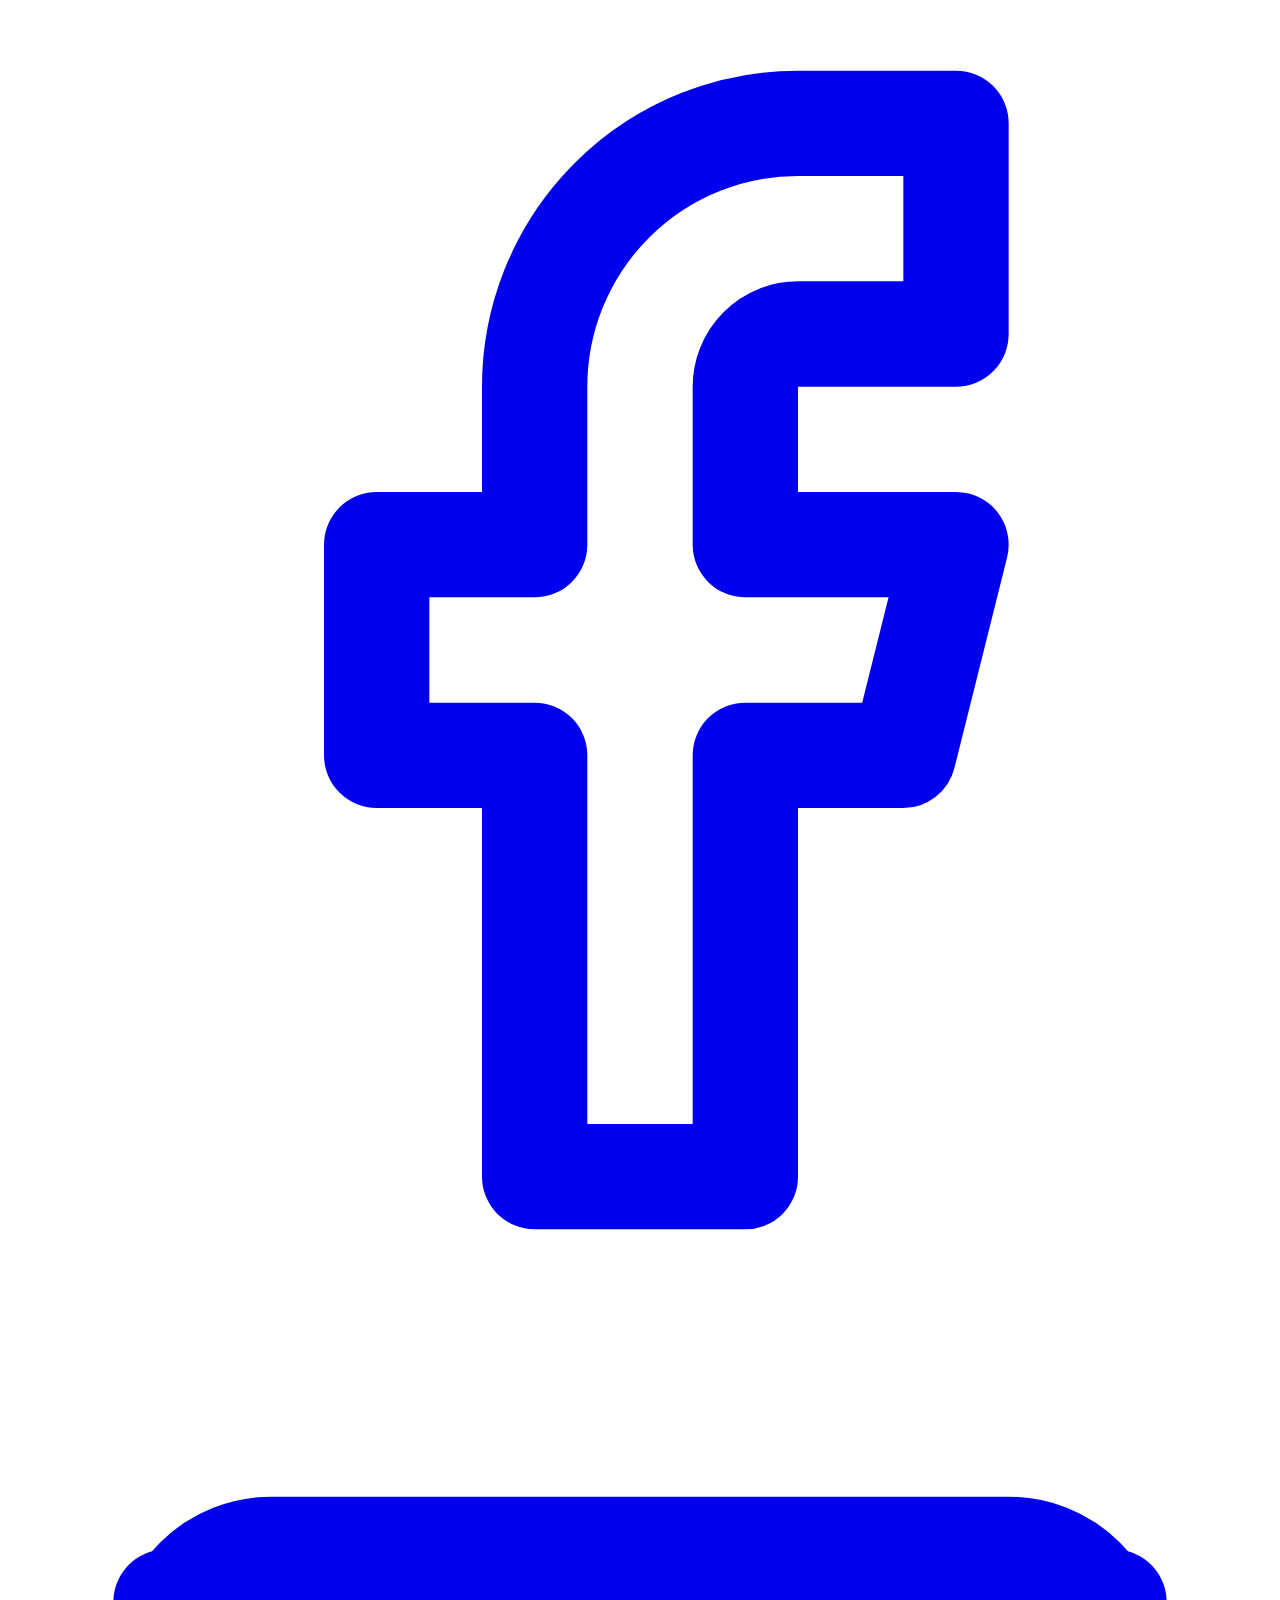
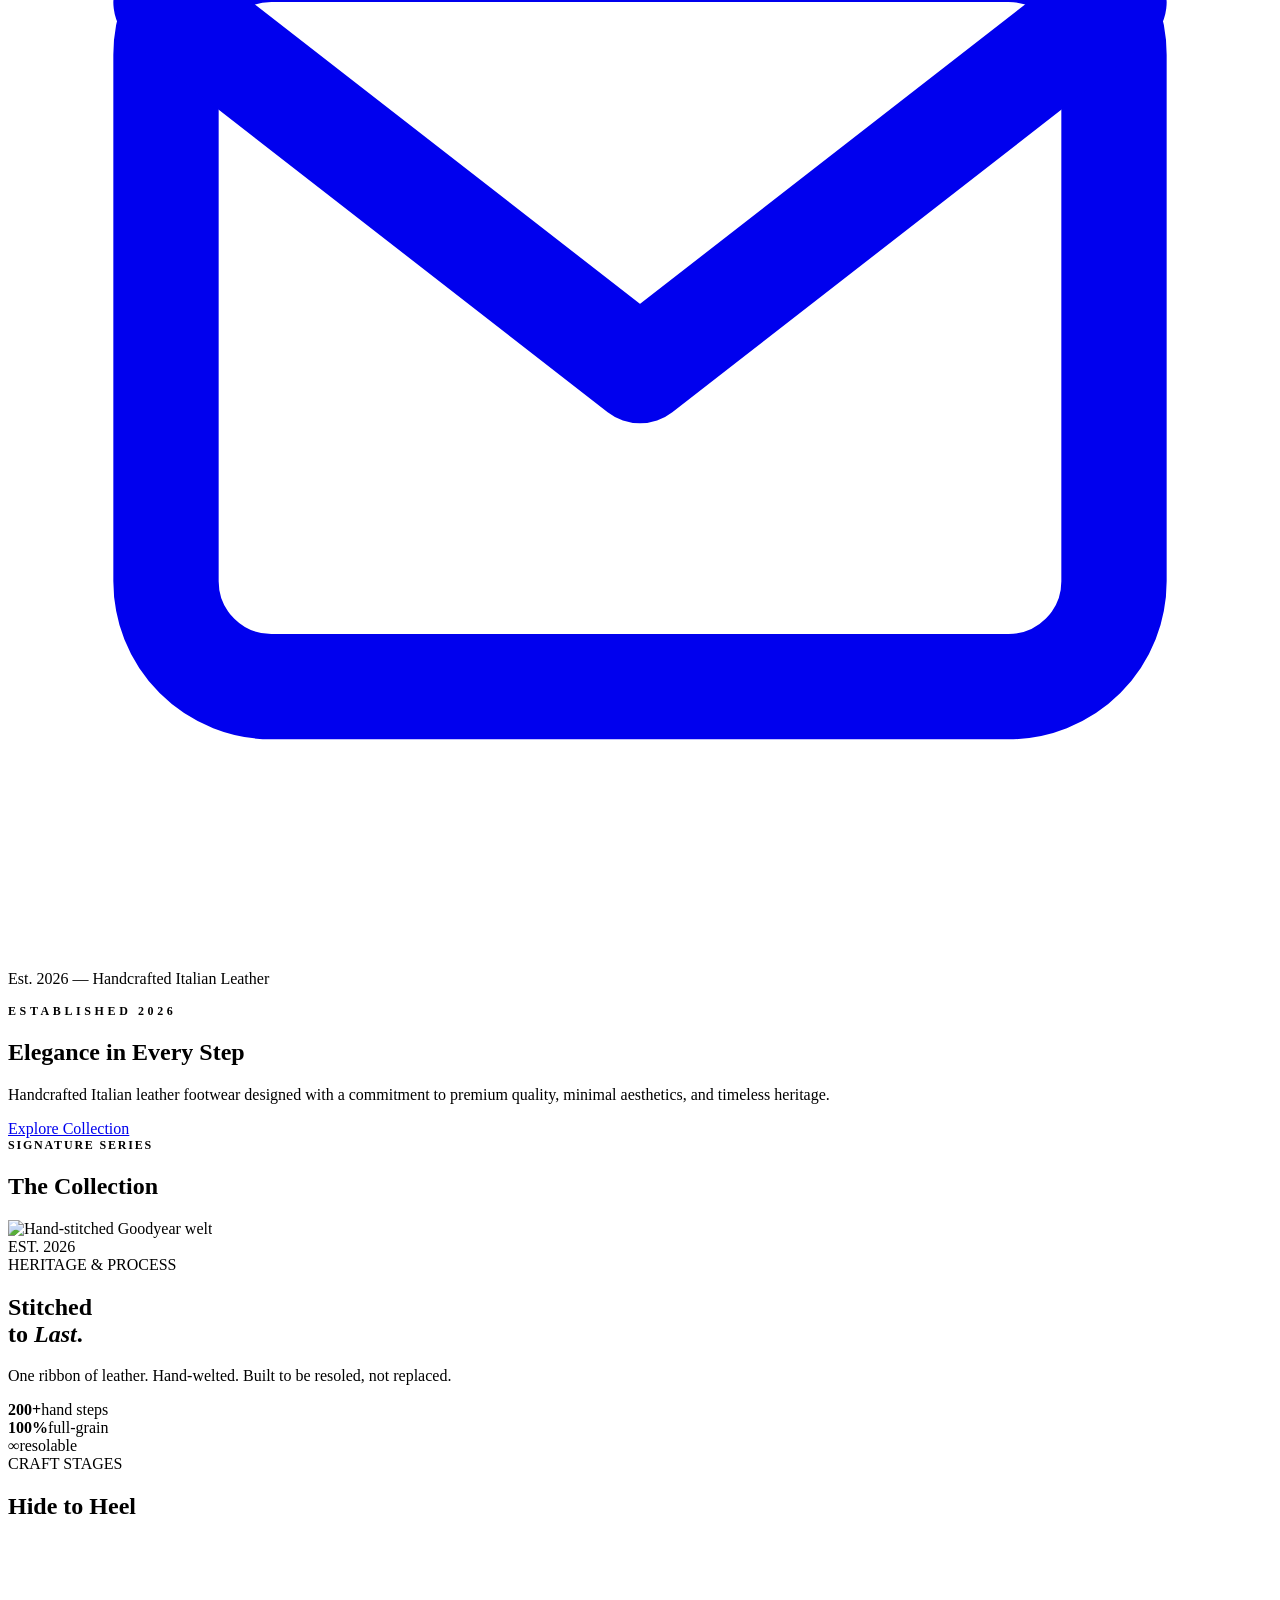
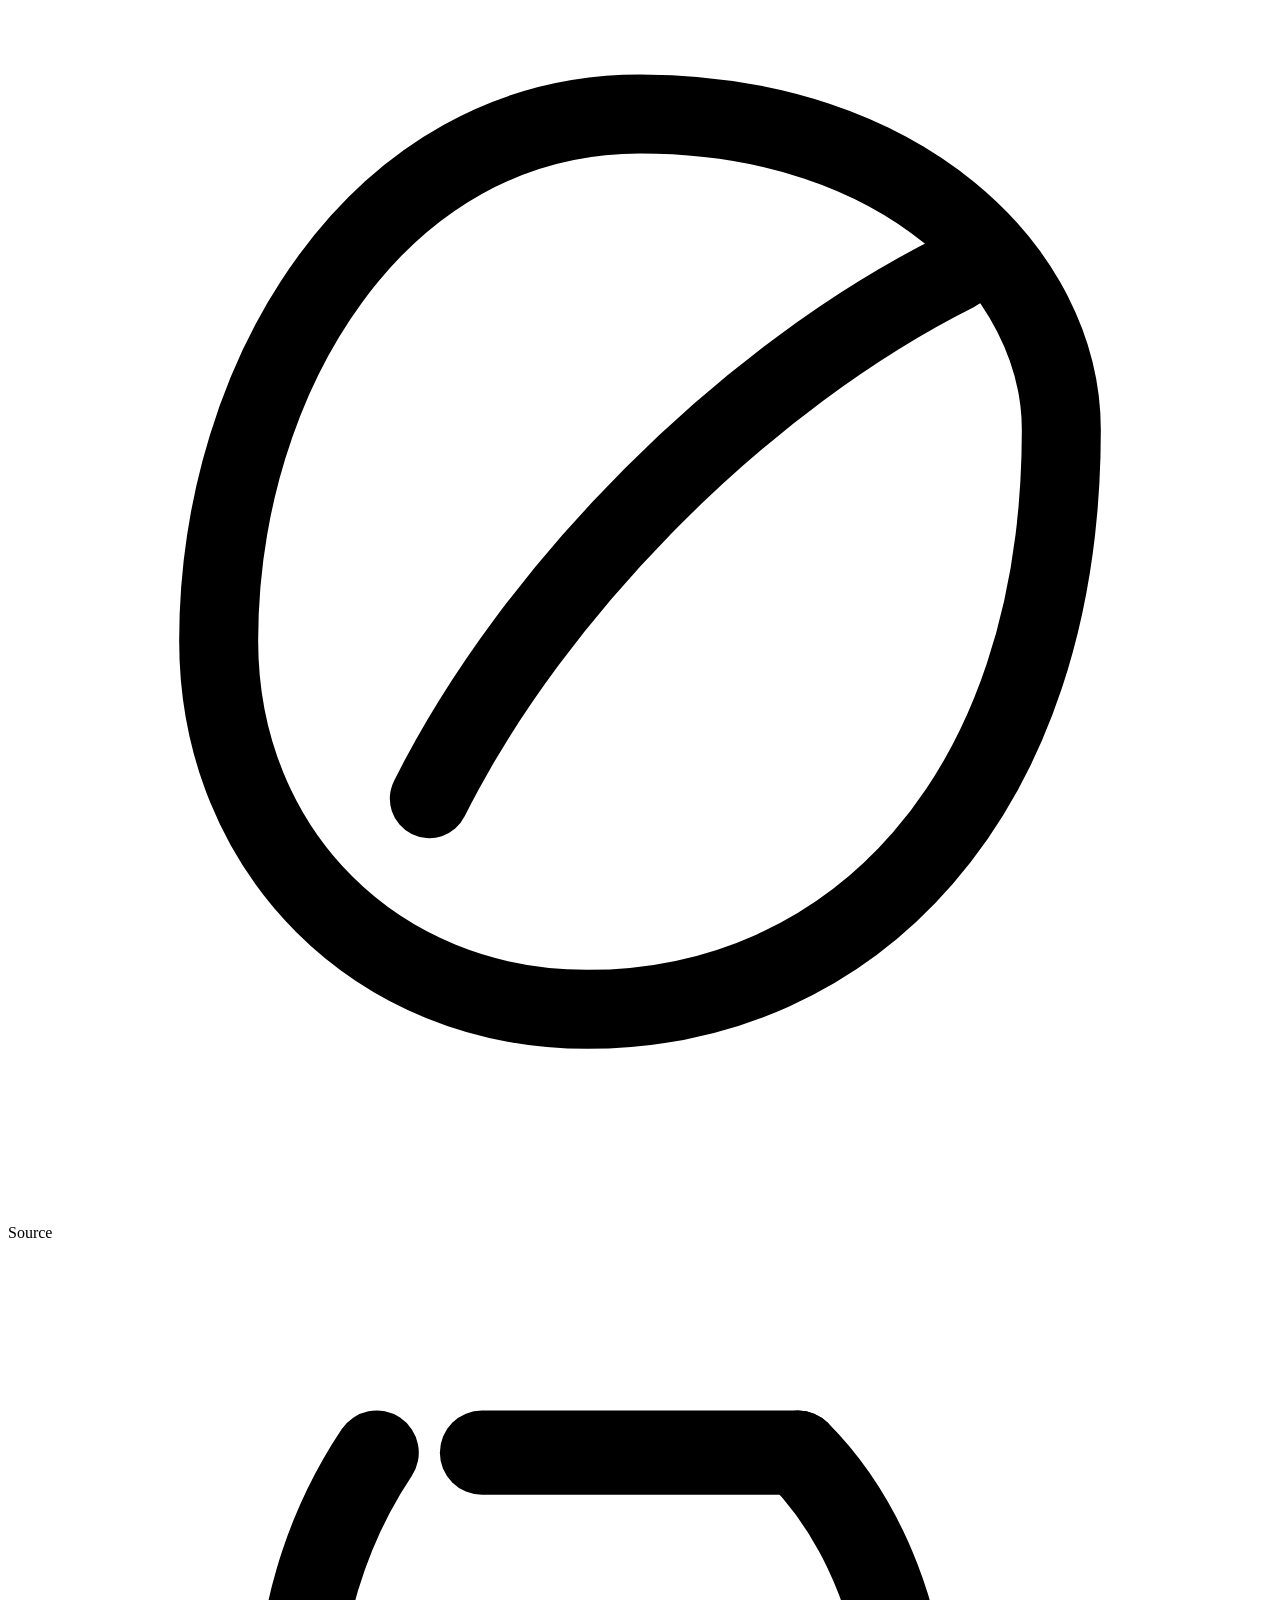
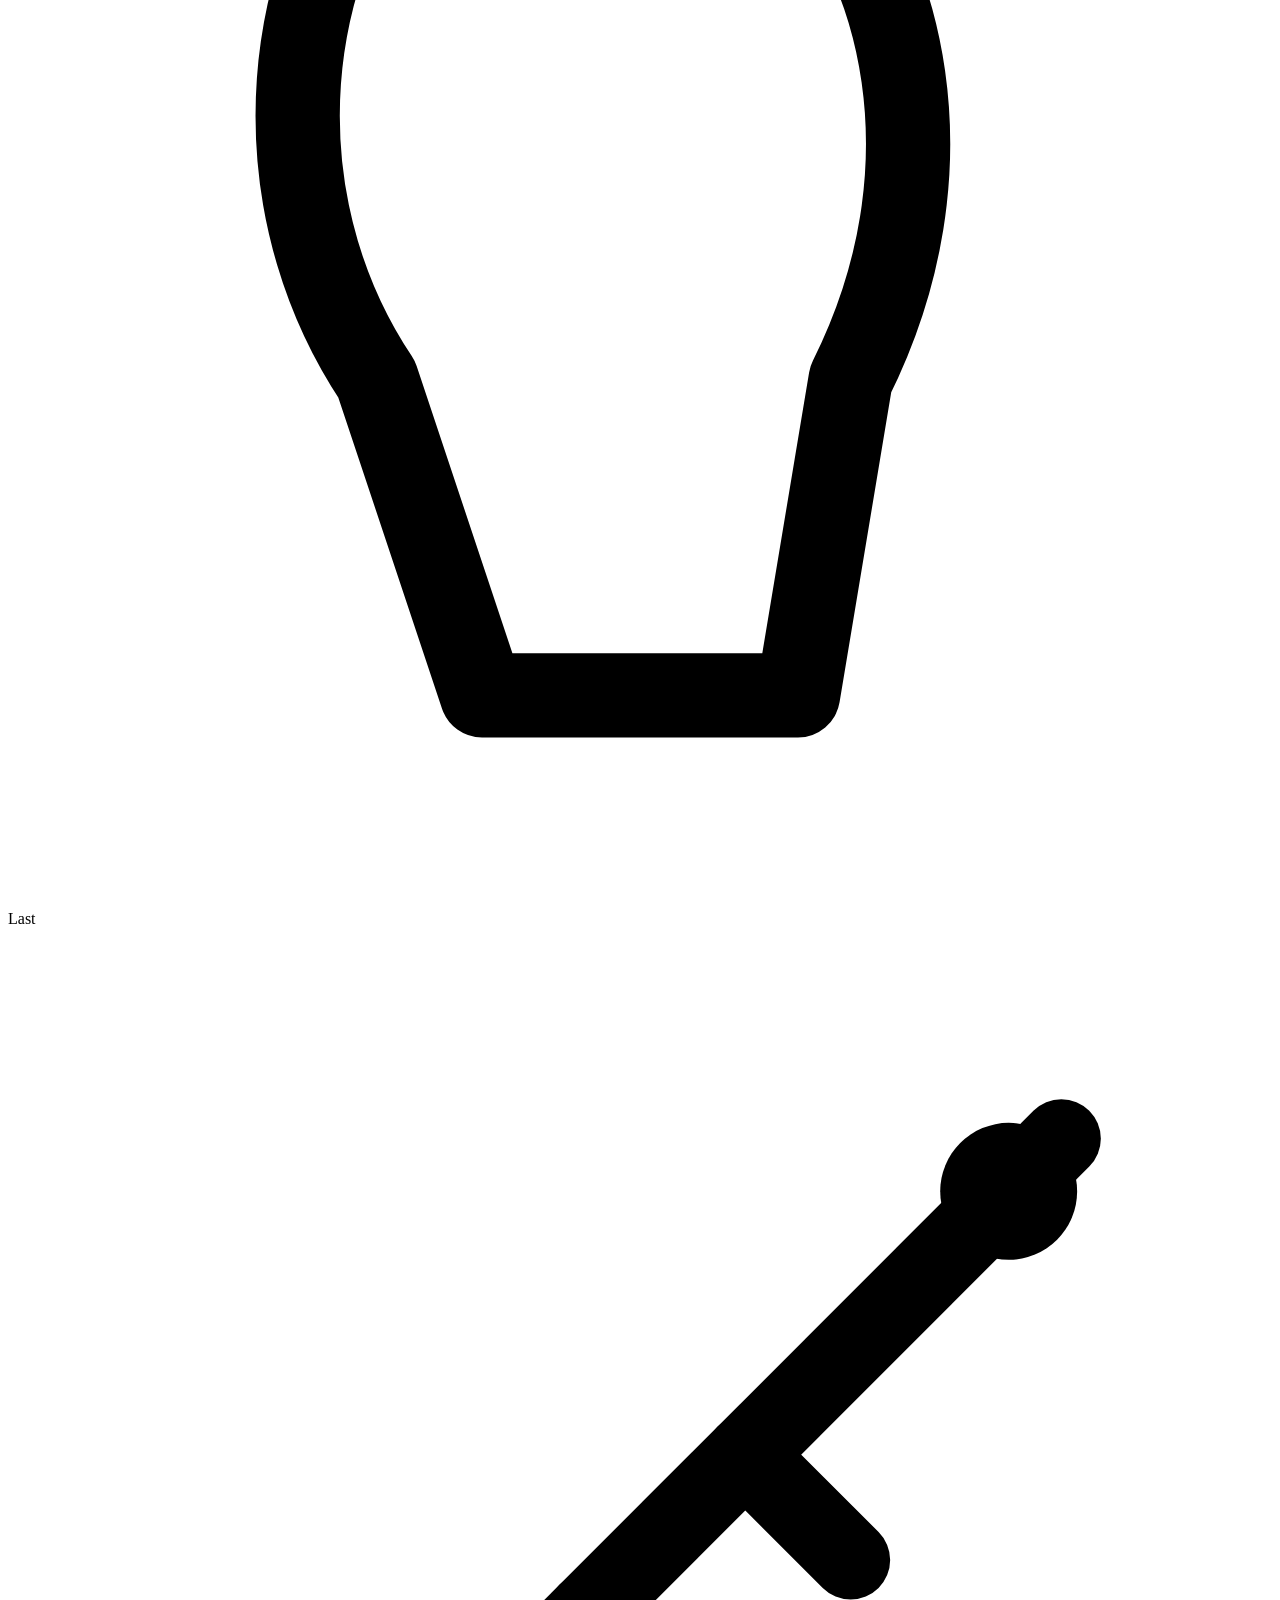
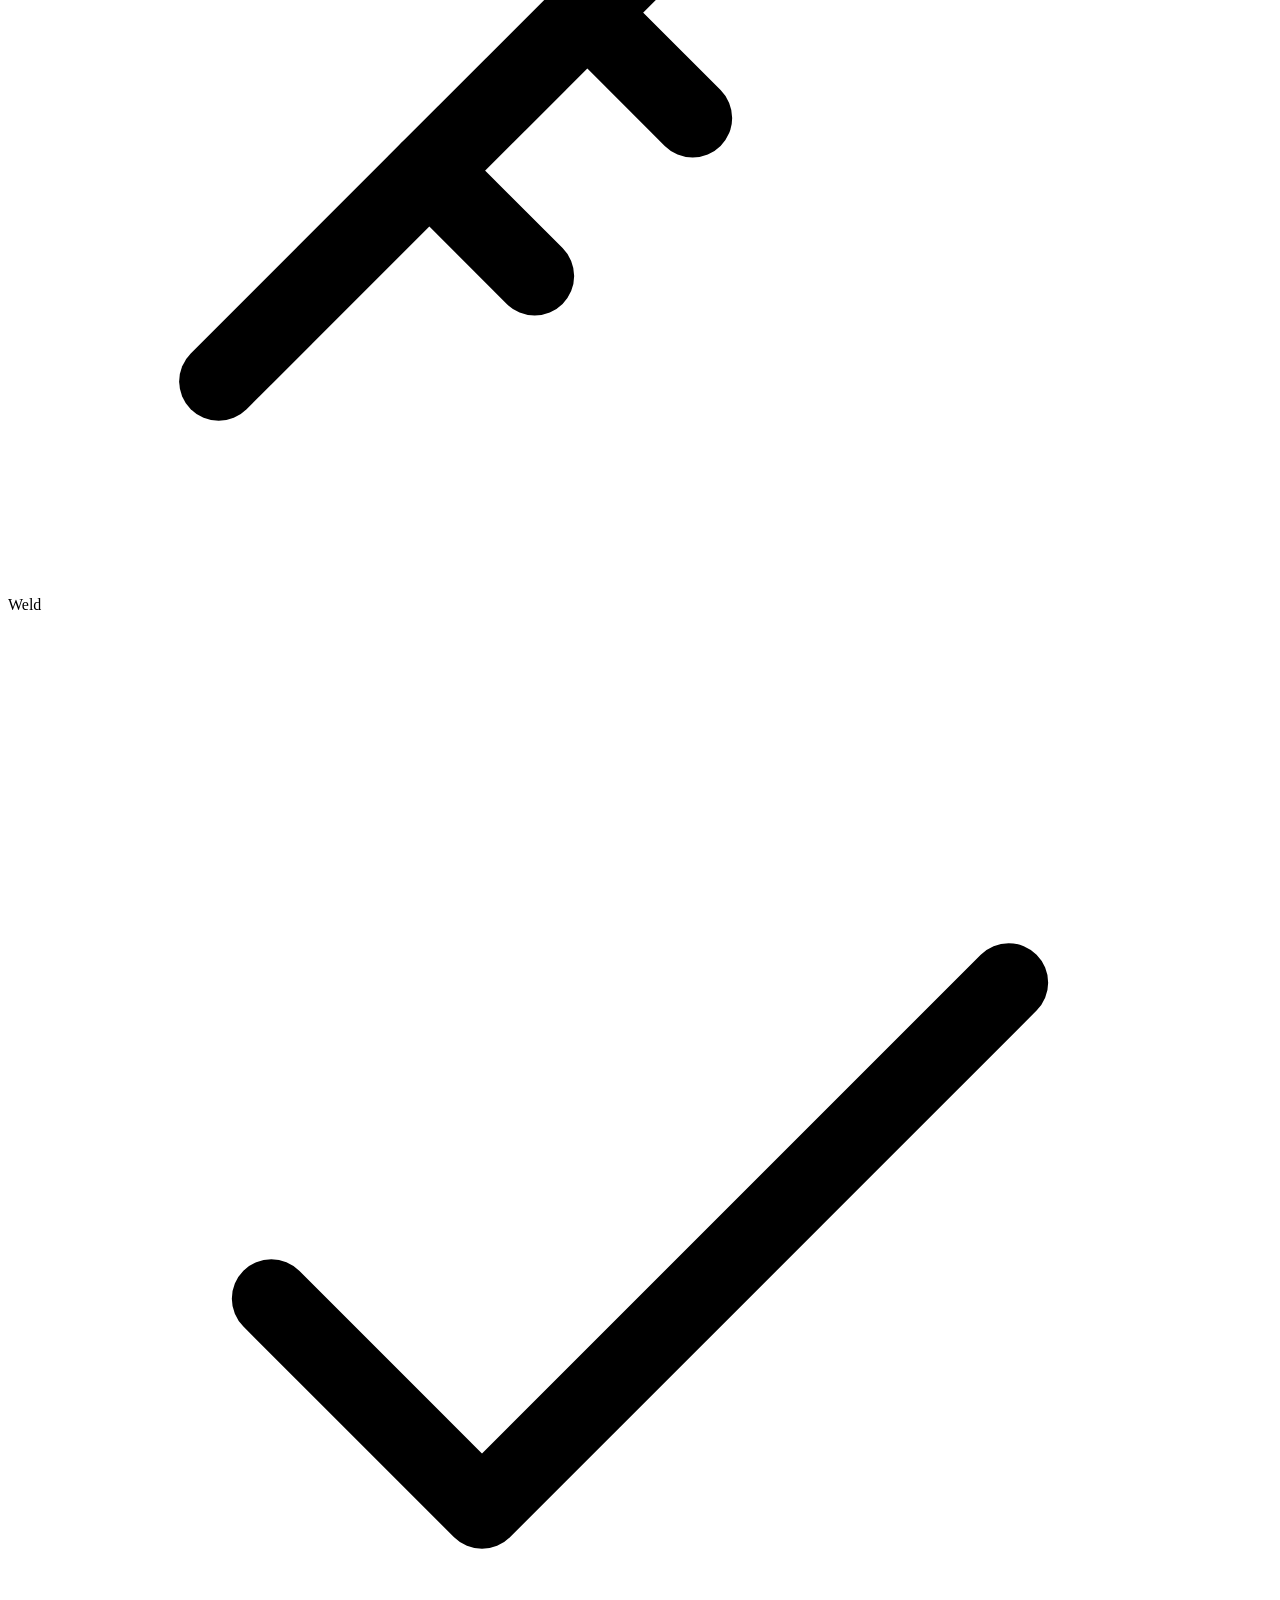
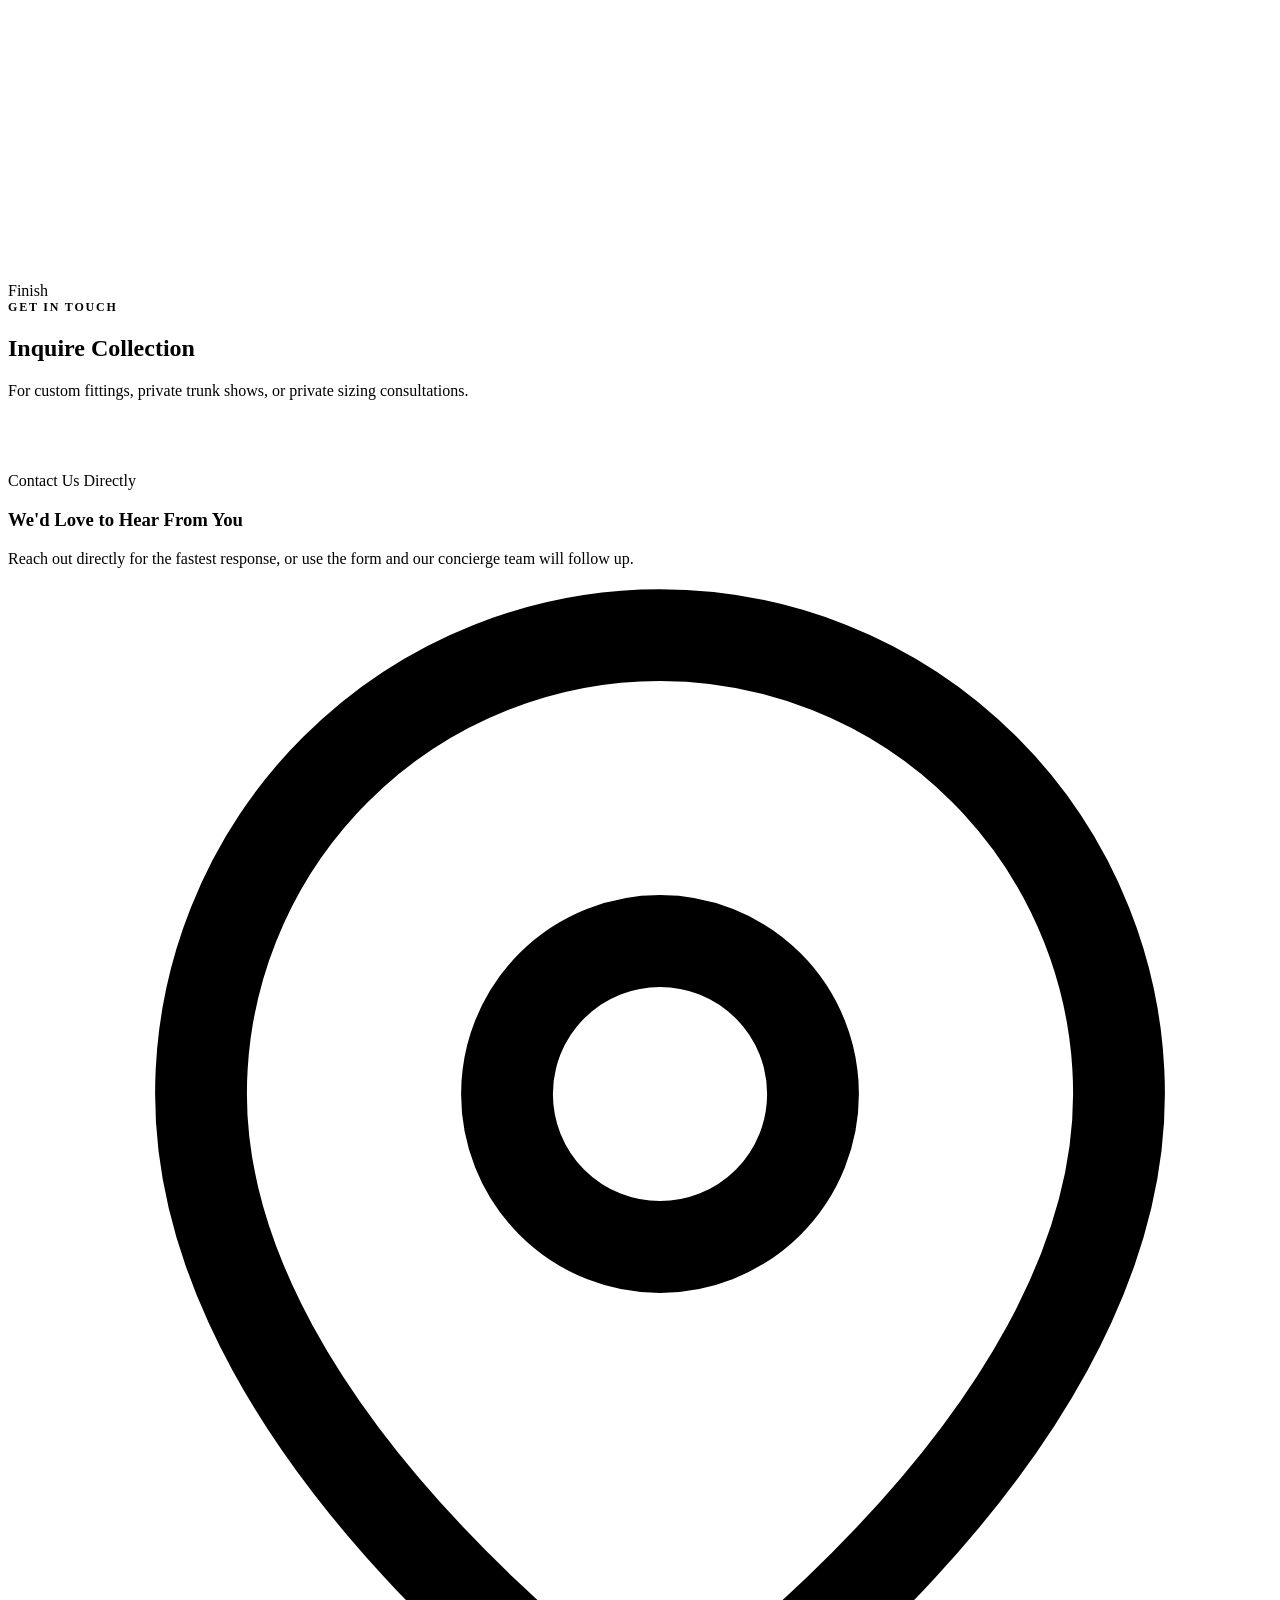
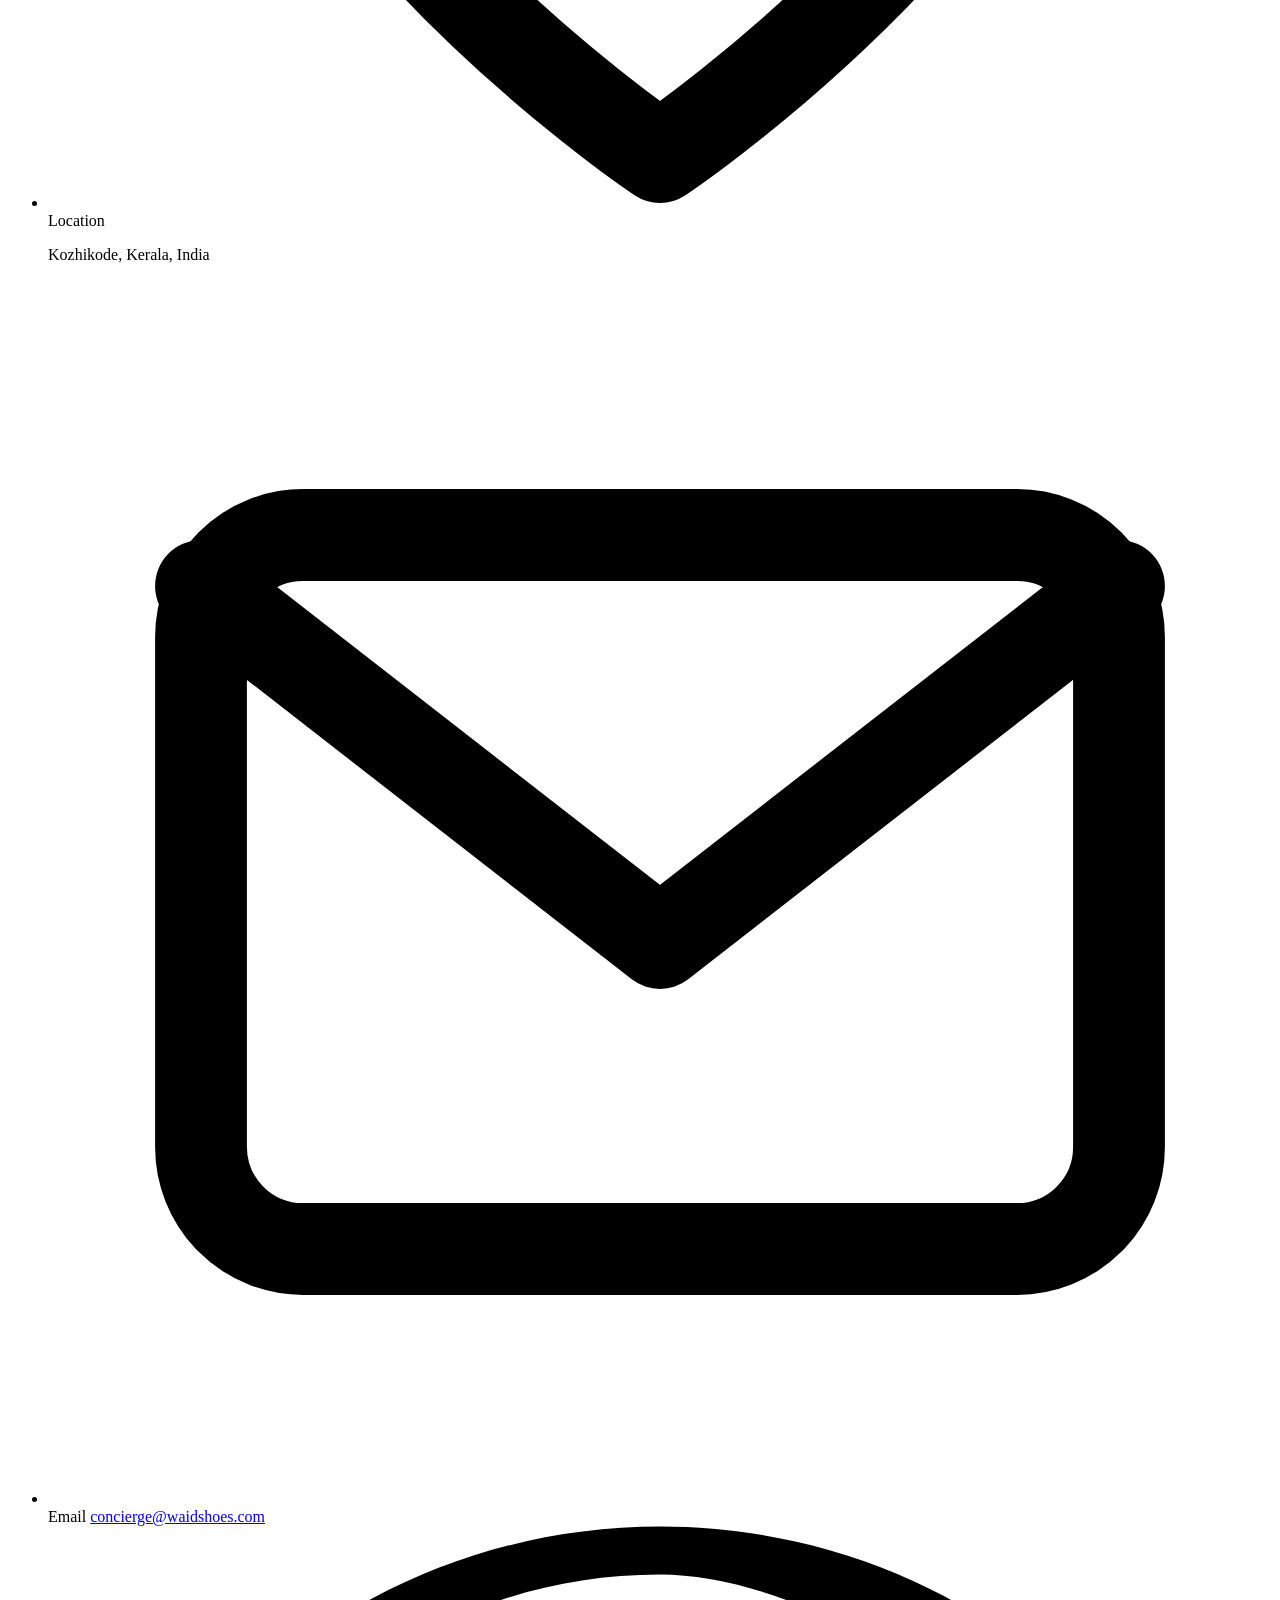
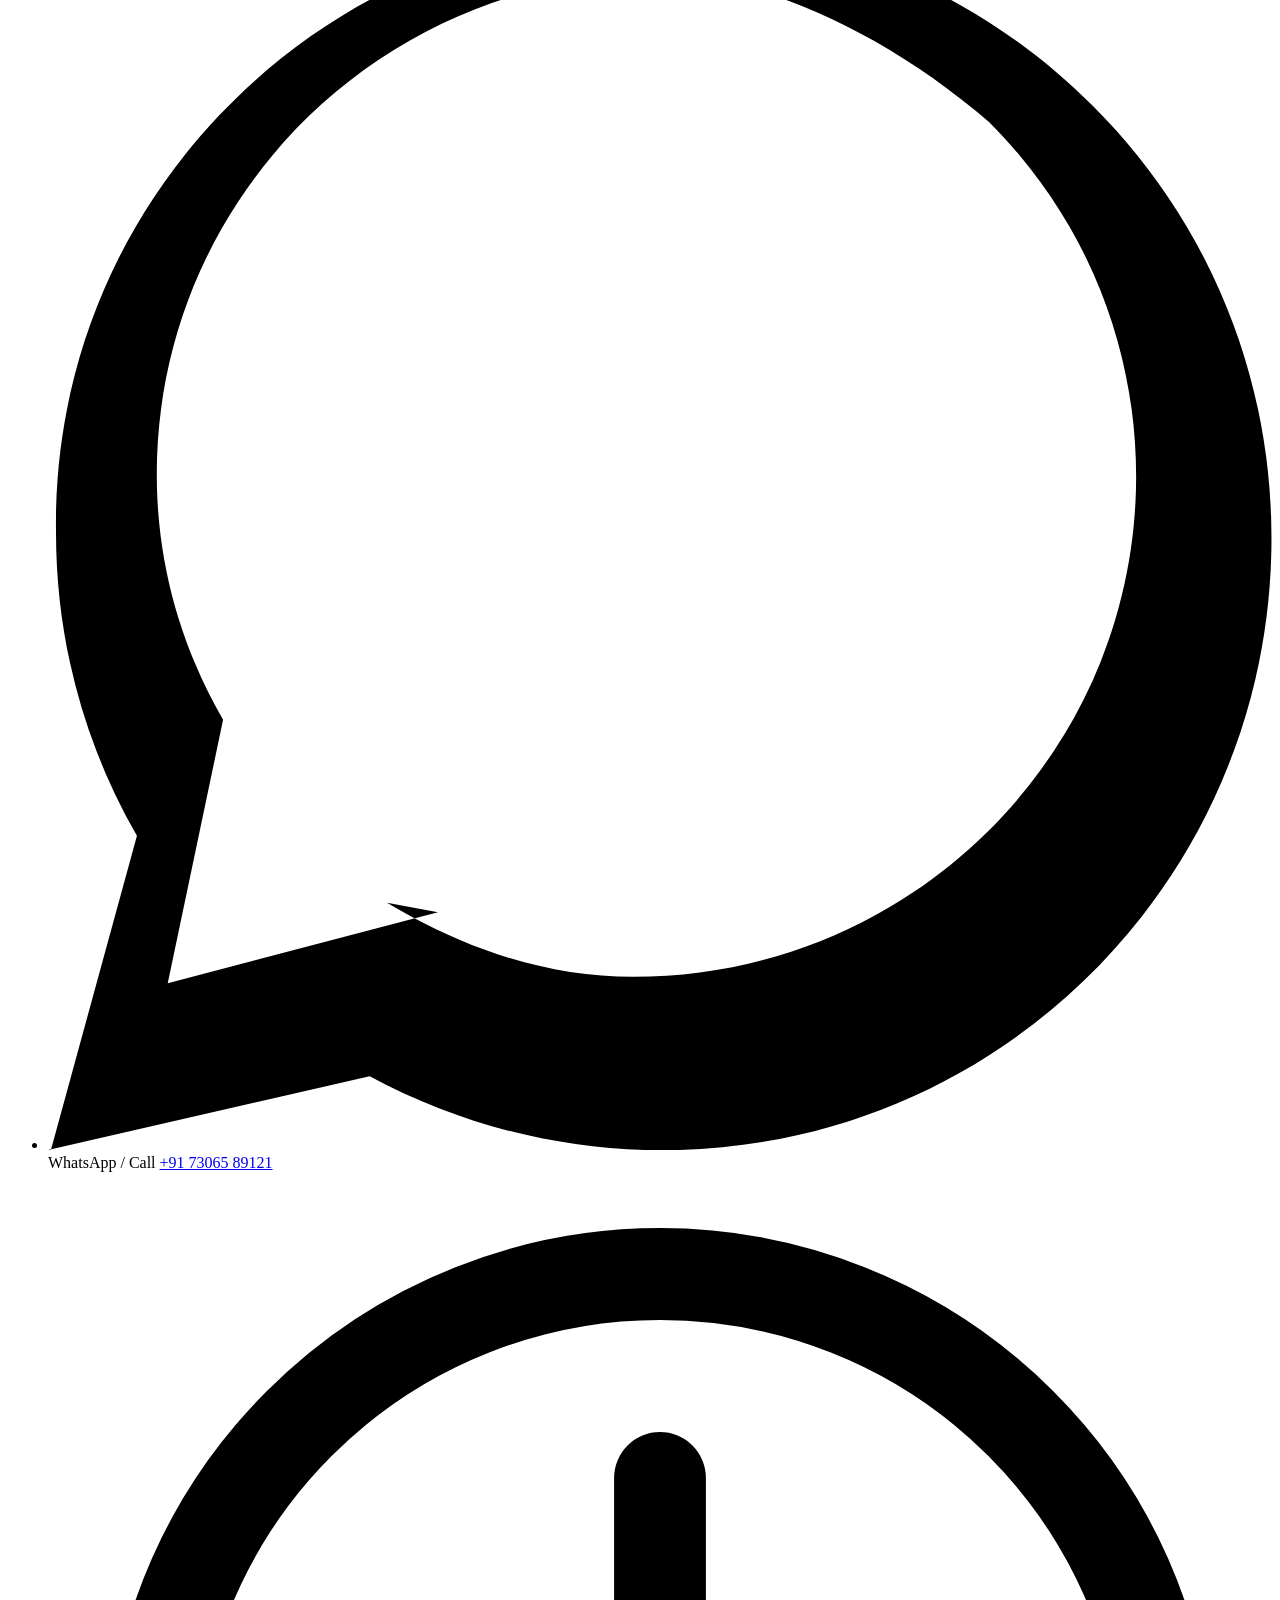
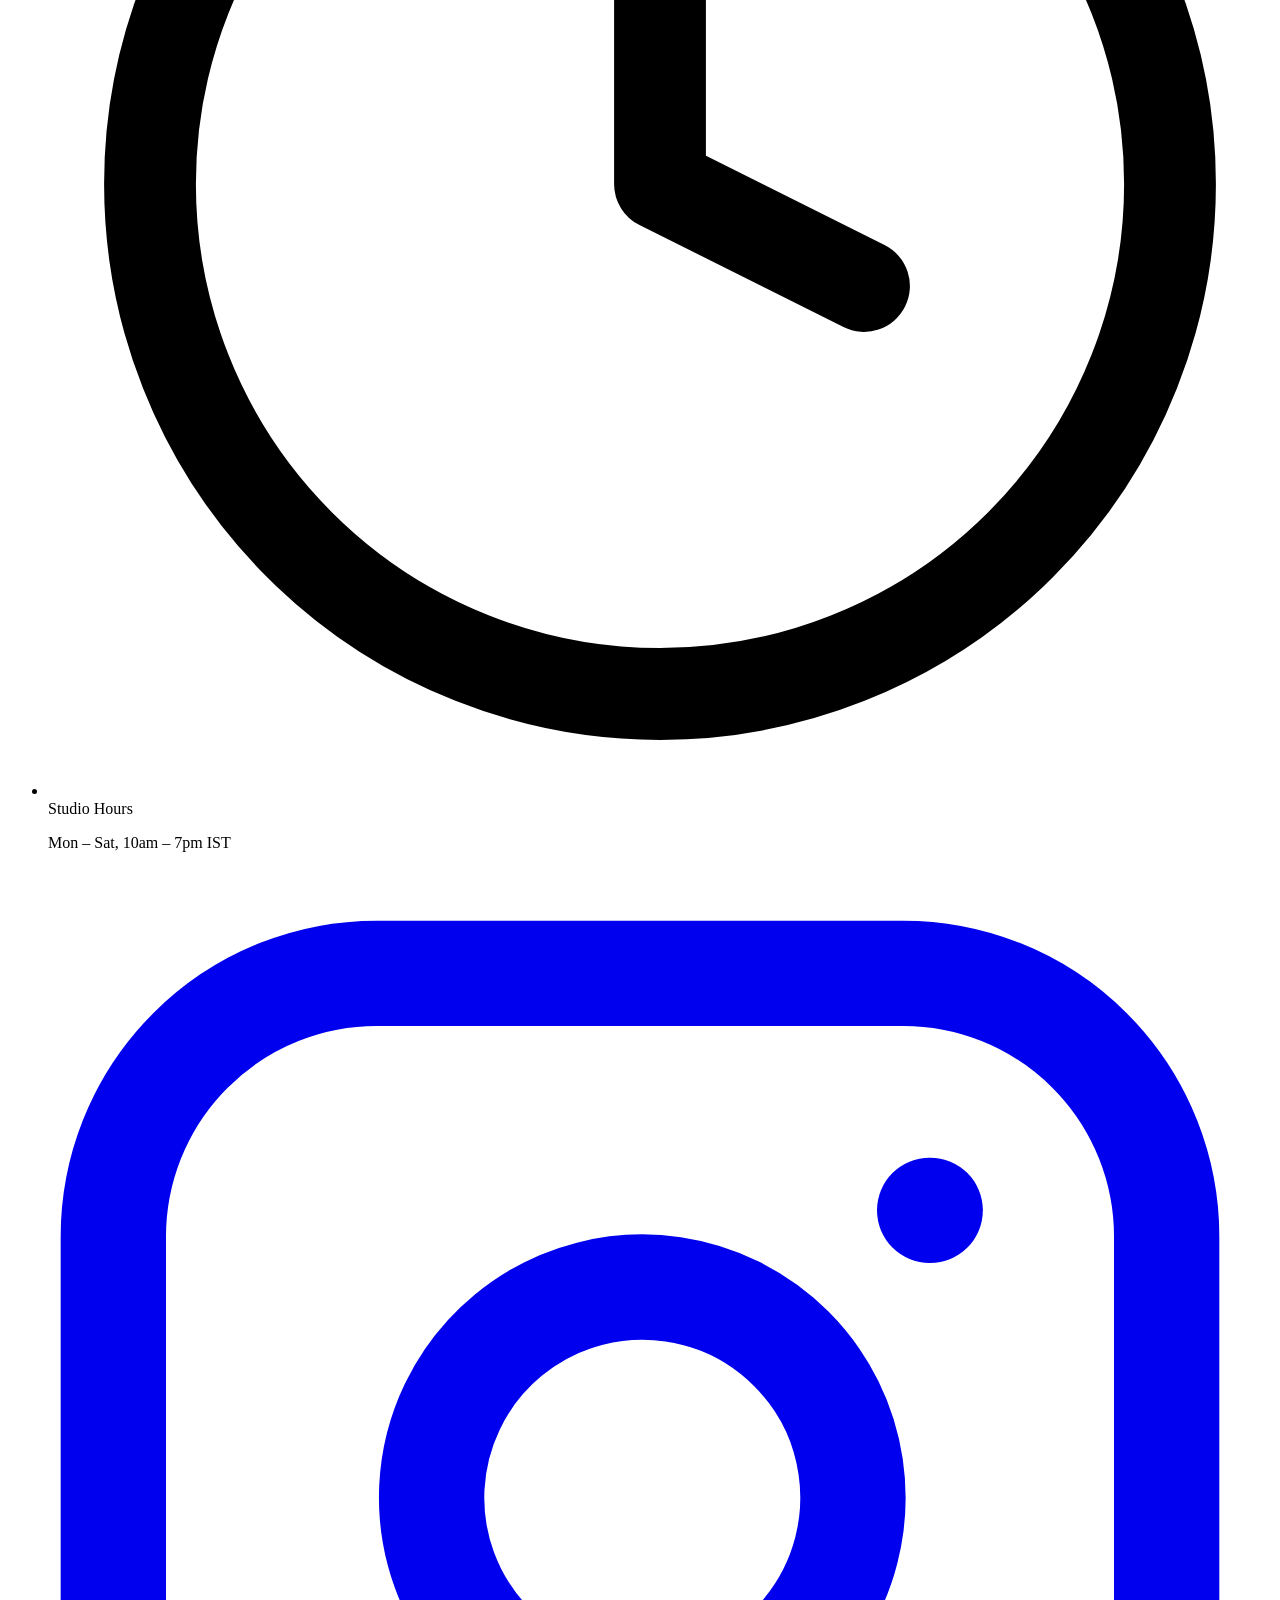
==== commit bbf3da4b: "Add files via upload" ====
--- a/waid_web/index.html
+++ b/waid_web/index.html
@@ -3,12 +3,92 @@
 <head>
   <meta charset="UTF-8">
   <meta name="viewport" content="width=device-width, initial-scale=1.0">
-  
-  <!-- SEO Best Practices (filled in automatically from js/content.js) -->
-  <title id="page-title">WAID | Handcrafted Luxury Leather Footwear</title>
-  <meta id="page-description" name="description" content="Explore WAID, a premium luxury shoe brand handcrafting fine Italian leather oxfords, Chelsea boots, and loafers using traditional Goodyear welt construction.">
-  <meta id="page-keywords" name="keywords" content="luxury leather shoes, premium oxfords, handcrafted mens boots, designer loafers, goodyear welted shoes, WAID shoes">
-  
+
+  <!-- ==========================================================
+       SEO TAGS
+       ==========================================================
+       The title/description/keywords below are also kept in sync
+       with js/content.js (brand.pageTitle / pageDescription /
+       pageKeywords) every time the page loads, so the text your
+       visitors and Google see always matches. BUT: search engines
+       and link-preview bots (Google, WhatsApp, Facebook, iMessage)
+       often read this raw HTML file directly WITHOUT running any
+       JavaScript, especially for the very first impression (like a
+       WhatsApp link preview). So whenever you change the title,
+       description, or social preview image in content.js, also
+       update the matching lines directly below so both stay in
+       sync from the very first load.
+
+       For search engines to actually find and rank this page for
+       terms like "leather shoes", on-page tags alone are not
+       enough — you also need the site live on a real domain,
+       submitted to Google Search Console with the sitemap.xml
+       included in this project, and ideally a few other sites
+       linking to it. This project sets up everything on-page;
+       submitting it to Google is a one-time step you (or your
+       developer) do once the site is live — see README.md.
+       ========================================================== */-->
+  <title id="page-title">WAID | Handcrafted Luxury Leather Shoes (Goodyear Welted)</title>
+  <meta id="page-description" name="description" content="WAID handcrafts premium leather shoes in India — Goodyear welted oxfords, Chelsea boots, loafers &amp; derbies made from full-grain Italian leather.">
+  <meta id="page-keywords" name="keywords" content="leather shoes, luxury leather shoes, handmade leather shoes india, premium oxfords, handcrafted mens boots, designer loafers, goodyear welted shoes, WAID shoes">
+  <meta name="robots" content="index, follow">
+  <!-- IMPORTANT: update this to your real live domain once you have one -->
+  <link id="page-canonical" rel="canonical" href="https://www.waidshoes.com/">
+
+  <!-- Open Graph (controls how the link looks on WhatsApp / Facebook / iMessage) -->
+  <meta id="og-title" property="og:title" content="WAID | Handcrafted Luxury Leather Shoes">
+  <meta id="og-description" property="og:description" content="Goodyear welted oxfords, Chelsea boots, loafers &amp; derbies handcrafted from full-grain Italian leather.">
+  <meta property="og:type" content="website">
+  <meta id="og-url" property="og:url" content="https://www.waidshoes.com/">
+  <meta id="og-image" property="og:image" content="https://www.waidshoes.com/assets/hero_bg.webp">
+  <meta property="og:site_name" content="WAID">
+
+  <!-- Twitter/X card -->
+  <meta name="twitter:card" content="summary_large_image">
+  <meta id="twitter-title" name="twitter:title" content="WAID | Handcrafted Luxury Leather Shoes">
+  <meta id="twitter-description" name="twitter:description" content="Goodyear welted oxfords, Chelsea boots, loafers &amp; derbies handcrafted from full-grain Italian leather.">
+  <meta id="twitter-image" name="twitter:image" content="https://www.waidshoes.com/assets/hero_bg.webp">
+
+  <meta name="theme-color" content="#3a2211">
+
+  <!-- Favicons -->
+  <link rel="icon" type="image/png" sizes="32x32" href="assets/favicon-32.png">
+  <link rel="icon" type="image/png" sizes="192x192" href="assets/favicon-192.png">
+  <link rel="apple-touch-icon" href="assets/apple-touch-icon.png">
+
+  <!-- Structured data: tells Google this is a real business/shop
+       (helps with rich results — map pin, hours, etc. in search).
+       Edit the values here to match js/content.js if you change
+       them; kept as plain HTML (not JS-generated) since Google's
+       structured-data tools prefer/require it to be present in
+       the raw page source. -->
+  <script type="application/ld+json">
+  {
+    "@context": "https://schema.org",
+    "@type": "ShoeStore",
+    "name": "WAID",
+    "description": "Handcrafted luxury leather footwear — Goodyear welted oxfords, Chelsea boots, loafers, and derbies.",
+    "image": "https://www.waidshoes.com/assets/hero_bg.webp",
+    "url": "https://www.waidshoes.com/",
+    "telephone": "+91-7306589121",
+    "email": "concierge@waidshoes.com",
+    "address": {
+      "@type": "PostalAddress",
+      "addressLocality": "Kozhikode",
+      "addressRegion": "Kerala",
+      "addressCountry": "IN"
+    },
+    "openingHours": "Mo-Sa 10:00-19:00"
+  }
+  </script>
+
+  <!-- Performance: connect to the font host early, and start
+       downloading the hero photo before the CSS/JS even finish,
+       since it's the first big thing visitors see. -->
+  <link rel="preconnect" href="https://fonts.googleapis.com">
+  <link rel="preconnect" href="https://fonts.gstatic.com" crossorigin>
+  <link rel="preload" as="image" href="assets/hero_bg.webp" fetchpriority="high">
+
   <!-- Styles -->
   <link rel="stylesheet" href="css/style.css">
 </head>
@@ -28,7 +108,7 @@
 
       <!-- Logo -->
       <a href="#home" class="nav-logo">
-        <img src="assets/logo_only.png" alt="WAID Logo" class="logo-img" data-content-src="brand.logo">
+        <img src="assets/logo_only.webp" alt="WAID Logo" class="logo-img" data-content-src="brand.logo" width="38" height="38" fetchpriority="high">
         <span class="nav-logo-text" data-content="brand.name" style="font-family: var(--font-serif); font-weight: 700; letter-spacing: 0.1em; color: var(--color-primary-dark);">WAID</span>
       </a>
 
@@ -45,11 +125,11 @@
   <!-- Mobile Nav Drawer -->
   <div class="mobile-nav-backdrop" id="mobile-menu-backdrop"></div>
   <div class="mobile-nav-overlay" id="mobile-menu">
-    <img src="assets/logo_only.png" alt="" class="mobile-nav-watermark" data-content-src="brand.logo" aria-hidden="true">
+    <img src="assets/logo_only.webp" alt="" class="mobile-nav-watermark" data-content-src="brand.logo" aria-hidden="true" loading="lazy" width="200" height="200">
 
     <div class="mobile-nav-top">
       <a href="#home" class="mobile-nav-brand">
-        <img src="assets/logo_only.png" alt="WAID Logo" class="logo-img" data-content-src="brand.logo">
+        <img src="assets/logo_only.webp" alt="WAID Logo" class="logo-img" data-content-src="brand.logo" width="38" height="38">
         <span data-content="brand.name">WAID</span>
       </a>
       <button class="close-menu-btn" id="close-menu-btn" aria-label="Close Menu">
@@ -124,7 +204,7 @@
       <div class="container heritage-inner">
         <div class="heritage-visual reveal">
           <div class="heritage-frame">
-            <img src="assets/craftsmanship.png" alt="Hand-stitched Goodyear welt" class="heritage-img" data-content-src="heritage.image" data-content-alt="heritage.imageAlt">
+            <img src="assets/craftsmanship.webp" alt="Hand-stitched Goodyear welt" class="heritage-img" data-content-src="heritage.image" data-content-alt="heritage.imageAlt" loading="lazy" width="700" height="700">
           </div>
           <span class="heritage-badge" data-content="heritage.badge">EST. 2026</span>
         </div>
@@ -313,7 +393,7 @@
         <!-- Left: Logo, Tagline, and Social Circles -->
         <div class="footer-brand">
           <h2>
-            <img src="assets/logo_only.png" alt="WAID Logo" class="logo-img" data-content-src="brand.logo">
+            <img src="assets/logo_only.webp" alt="WAID Logo" class="logo-img" data-content-src="brand.logo" loading="lazy" width="38" height="38">
             <span data-content="brand.name" style="font-family: var(--font-serif); font-weight: 700; letter-spacing: 0.1em; color: var(--color-white);">WAID</span>
           </h2>
           <p data-content="footer.tagline">Handcrafted Italian leather footwear. Timeless heritage, designed for a lifetime.</p>
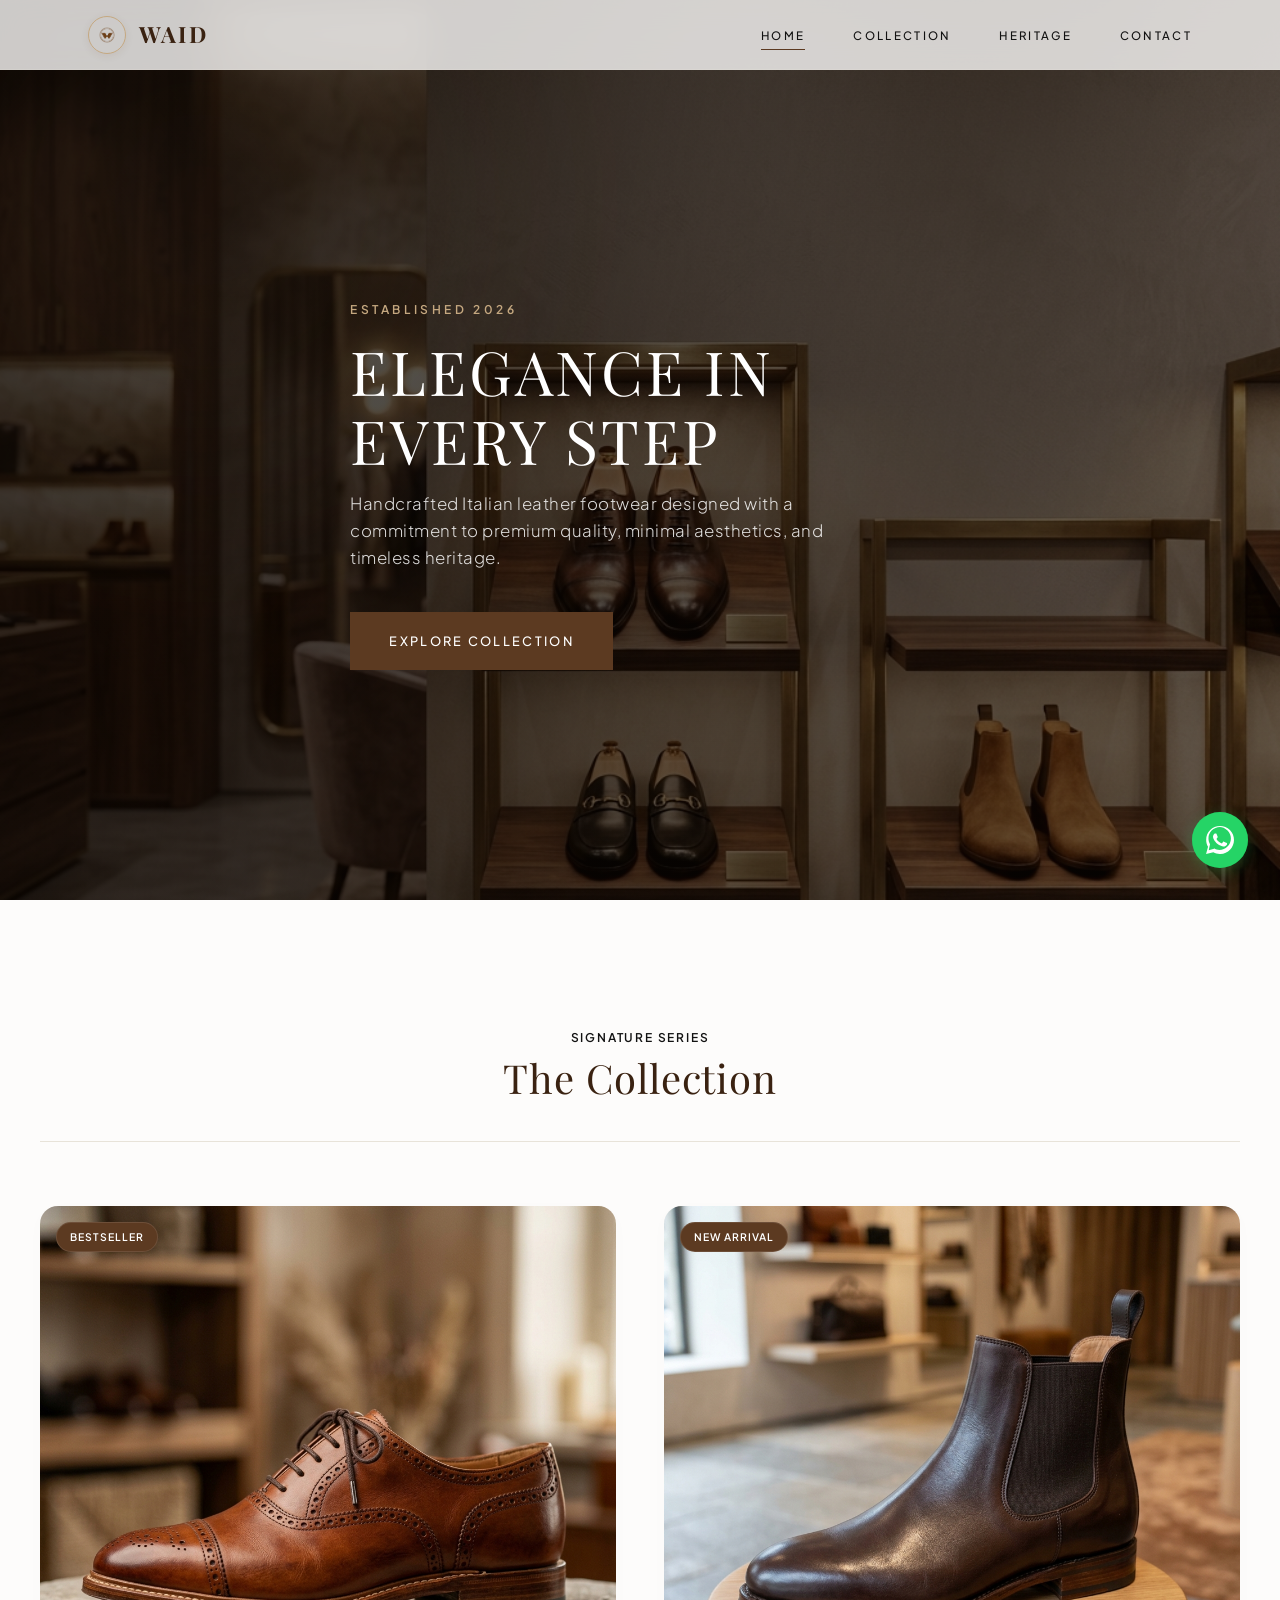
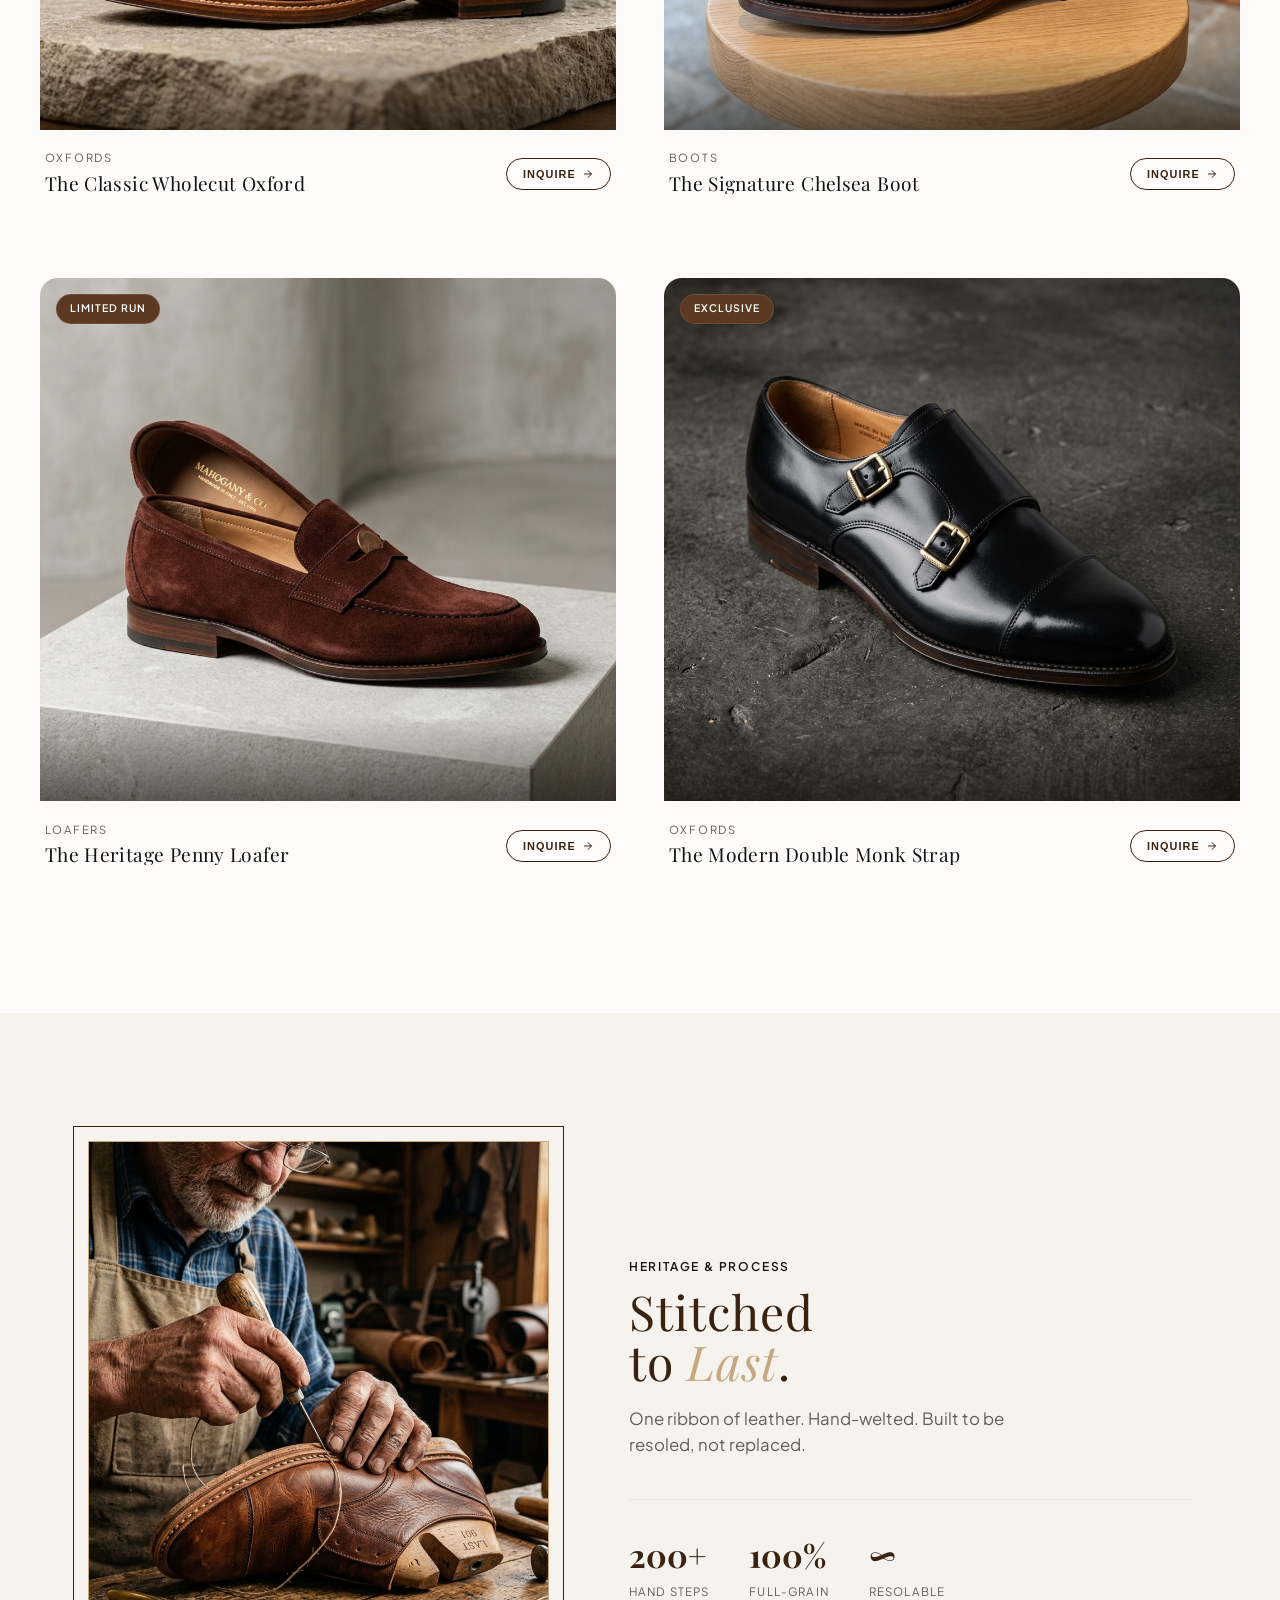
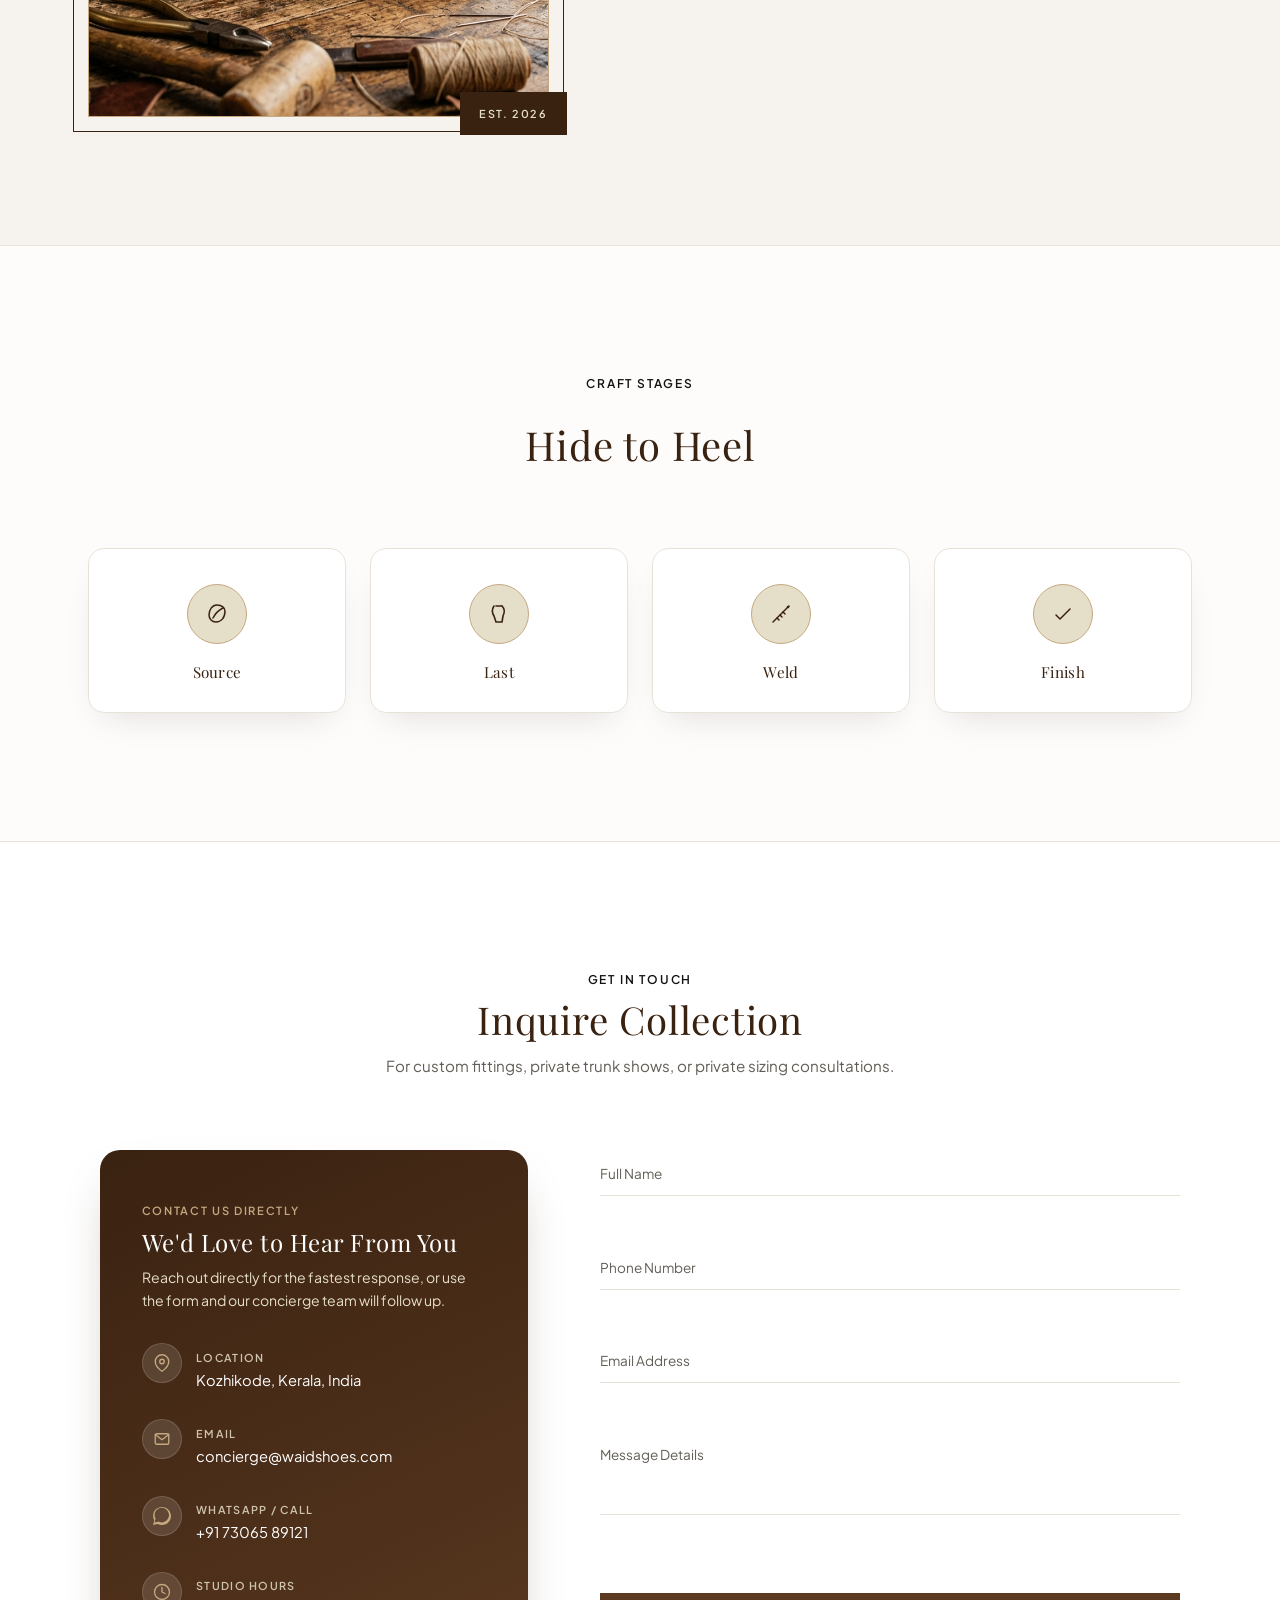
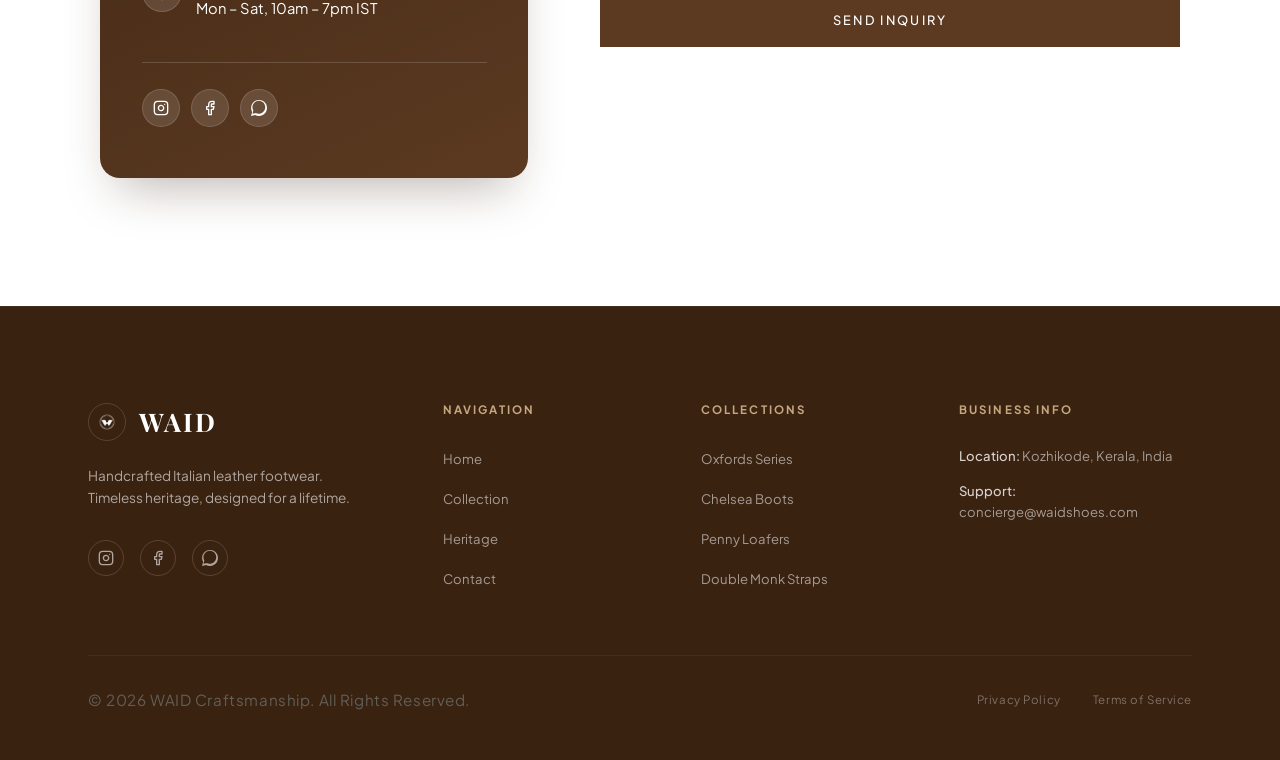
==== commit 2323958a: "Add files via upload" ====
--- a/waid_web/index.html
+++ b/waid_web/index.html
@@ -3,92 +3,12 @@
 <head>
   <meta charset="UTF-8">
   <meta name="viewport" content="width=device-width, initial-scale=1.0">
-
-  <!-- ==========================================================
-       SEO TAGS
-       ==========================================================
-       The title/description/keywords below are also kept in sync
-       with js/content.js (brand.pageTitle / pageDescription /
-       pageKeywords) every time the page loads, so the text your
-       visitors and Google see always matches. BUT: search engines
-       and link-preview bots (Google, WhatsApp, Facebook, iMessage)
-       often read this raw HTML file directly WITHOUT running any
-       JavaScript, especially for the very first impression (like a
-       WhatsApp link preview). So whenever you change the title,
-       description, or social preview image in content.js, also
-       update the matching lines directly below so both stay in
-       sync from the very first load.
-
-       For search engines to actually find and rank this page for
-       terms like "leather shoes", on-page tags alone are not
-       enough — you also need the site live on a real domain,
-       submitted to Google Search Console with the sitemap.xml
-       included in this project, and ideally a few other sites
-       linking to it. This project sets up everything on-page;
-       submitting it to Google is a one-time step you (or your
-       developer) do once the site is live — see README.md.
-       ========================================================== */-->
-  <title id="page-title">WAID | Handcrafted Luxury Leather Shoes (Goodyear Welted)</title>
-  <meta id="page-description" name="description" content="WAID handcrafts premium leather shoes in India — Goodyear welted oxfords, Chelsea boots, loafers &amp; derbies made from full-grain Italian leather.">
-  <meta id="page-keywords" name="keywords" content="leather shoes, luxury leather shoes, handmade leather shoes india, premium oxfords, handcrafted mens boots, designer loafers, goodyear welted shoes, WAID shoes">
-  <meta name="robots" content="index, follow">
-  <!-- IMPORTANT: update this to your real live domain once you have one -->
-  <link id="page-canonical" rel="canonical" href="https://www.waidshoes.com/">
-
-  <!-- Open Graph (controls how the link looks on WhatsApp / Facebook / iMessage) -->
-  <meta id="og-title" property="og:title" content="WAID | Handcrafted Luxury Leather Shoes">
-  <meta id="og-description" property="og:description" content="Goodyear welted oxfords, Chelsea boots, loafers &amp; derbies handcrafted from full-grain Italian leather.">
-  <meta property="og:type" content="website">
-  <meta id="og-url" property="og:url" content="https://www.waidshoes.com/">
-  <meta id="og-image" property="og:image" content="https://www.waidshoes.com/assets/hero_bg.webp">
-  <meta property="og:site_name" content="WAID">
-
-  <!-- Twitter/X card -->
-  <meta name="twitter:card" content="summary_large_image">
-  <meta id="twitter-title" name="twitter:title" content="WAID | Handcrafted Luxury Leather Shoes">
-  <meta id="twitter-description" name="twitter:description" content="Goodyear welted oxfords, Chelsea boots, loafers &amp; derbies handcrafted from full-grain Italian leather.">
-  <meta id="twitter-image" name="twitter:image" content="https://www.waidshoes.com/assets/hero_bg.webp">
-
-  <meta name="theme-color" content="#3a2211">
-
-  <!-- Favicons -->
-  <link rel="icon" type="image/png" sizes="32x32" href="assets/favicon-32.png">
-  <link rel="icon" type="image/png" sizes="192x192" href="assets/favicon-192.png">
-  <link rel="apple-touch-icon" href="assets/apple-touch-icon.png">
-
-  <!-- Structured data: tells Google this is a real business/shop
-       (helps with rich results — map pin, hours, etc. in search).
-       Edit the values here to match js/content.js if you change
-       them; kept as plain HTML (not JS-generated) since Google's
-       structured-data tools prefer/require it to be present in
-       the raw page source. -->
-  <script type="application/ld+json">
-  {
-    "@context": "https://schema.org",
-    "@type": "ShoeStore",
-    "name": "WAID",
-    "description": "Handcrafted luxury leather footwear — Goodyear welted oxfords, Chelsea boots, loafers, and derbies.",
-    "image": "https://www.waidshoes.com/assets/hero_bg.webp",
-    "url": "https://www.waidshoes.com/",
-    "telephone": "+91-7306589121",
-    "email": "concierge@waidshoes.com",
-    "address": {
-      "@type": "PostalAddress",
-      "addressLocality": "Kozhikode",
-      "addressRegion": "Kerala",
-      "addressCountry": "IN"
-    },
-    "openingHours": "Mo-Sa 10:00-19:00"
-  }
-  </script>
-
-  <!-- Performance: connect to the font host early, and start
-       downloading the hero photo before the CSS/JS even finish,
-       since it's the first big thing visitors see. -->
-  <link rel="preconnect" href="https://fonts.googleapis.com">
-  <link rel="preconnect" href="https://fonts.gstatic.com" crossorigin>
-  <link rel="preload" as="image" href="assets/hero_bg.webp" fetchpriority="high">
-
+  
+  <!-- SEO Best Practices (filled in automatically from js/content.js) -->
+  <title id="page-title">WAID | Handcrafted Luxury Leather Footwear</title>
+  <meta id="page-description" name="description" content="Explore WAID, a premium luxury shoe brand handcrafting fine Italian leather oxfords, Chelsea boots, and loafers using traditional Goodyear welt construction.">
+  <meta id="page-keywords" name="keywords" content="luxury leather shoes, premium oxfords, handcrafted mens boots, designer loafers, goodyear welted shoes, WAID shoes">
+  
   <!-- Styles -->
   <link rel="stylesheet" href="css/style.css">
 </head>
@@ -108,7 +28,7 @@
 
       <!-- Logo -->
       <a href="#home" class="nav-logo">
-        <img src="assets/logo_only.webp" alt="WAID Logo" class="logo-img" data-content-src="brand.logo" width="38" height="38" fetchpriority="high">
+        <img src="assets/logo_only.png" alt="WAID Logo" class="logo-img" data-content-src="brand.logo">
         <span class="nav-logo-text" data-content="brand.name" style="font-family: var(--font-serif); font-weight: 700; letter-spacing: 0.1em; color: var(--color-primary-dark);">WAID</span>
       </a>
 
@@ -125,11 +45,11 @@
   <!-- Mobile Nav Drawer -->
   <div class="mobile-nav-backdrop" id="mobile-menu-backdrop"></div>
   <div class="mobile-nav-overlay" id="mobile-menu">
-    <img src="assets/logo_only.webp" alt="" class="mobile-nav-watermark" data-content-src="brand.logo" aria-hidden="true" loading="lazy" width="200" height="200">
+    <img src="assets/logo_only.png" alt="" class="mobile-nav-watermark" data-content-src="brand.logo" aria-hidden="true">
 
     <div class="mobile-nav-top">
       <a href="#home" class="mobile-nav-brand">
-        <img src="assets/logo_only.webp" alt="WAID Logo" class="logo-img" data-content-src="brand.logo" width="38" height="38">
+        <img src="assets/logo_only.png" alt="WAID Logo" class="logo-img" data-content-src="brand.logo">
         <span data-content="brand.name">WAID</span>
       </a>
       <button class="close-menu-btn" id="close-menu-btn" aria-label="Close Menu">
@@ -204,7 +124,7 @@
       <div class="container heritage-inner">
         <div class="heritage-visual reveal">
           <div class="heritage-frame">
-            <img src="assets/craftsmanship.webp" alt="Hand-stitched Goodyear welt" class="heritage-img" data-content-src="heritage.image" data-content-alt="heritage.imageAlt" loading="lazy" width="700" height="700">
+            <img src="assets/craftsmanship.png" alt="Hand-stitched Goodyear welt" class="heritage-img" data-content-src="heritage.image" data-content-alt="heritage.imageAlt">
           </div>
           <span class="heritage-badge" data-content="heritage.badge">EST. 2026</span>
         </div>
@@ -393,7 +313,7 @@
         <!-- Left: Logo, Tagline, and Social Circles -->
         <div class="footer-brand">
           <h2>
-            <img src="assets/logo_only.webp" alt="WAID Logo" class="logo-img" data-content-src="brand.logo" loading="lazy" width="38" height="38">
+            <img src="assets/logo_only.png" alt="WAID Logo" class="logo-img" data-content-src="brand.logo">
             <span data-content="brand.name" style="font-family: var(--font-serif); font-weight: 700; letter-spacing: 0.1em; color: var(--color-white);">WAID</span>
           </h2>
           <p data-content="footer.tagline">Handcrafted Italian leather footwear. Timeless heritage, designed for a lifetime.</p>
--- a/waid_web/css/style.css
+++ b/waid_web/css/style.css
@@ -0,0 +1,1793 @@
+/* WAID Luxury Leather Footwear - Brand Showcase Style System */
+
+@import url('https://fonts.googleapis.com/css2?family=Playfair+Display:ital,wght@0,400..900;1,400..900&family=Plus+Jakarta+Sans:ital,wght@0,200..800;1,200..800&display=swap');
+
+:root {
+  /* Brand Luxury Palette */
+  --color-primary: #5c3a21;        /* Dark Warm Chocolate/Leather */
+  --color-primary-dark: #3a2211;   /* Rich Obsidian Brown */
+  --color-accent: #c5a880;         /* Antique Gold/Brass */
+  --color-accent-light: #e5dec9;   /* Champagne Accent */
+  --color-bg-primary: #fdfcfb;     /* Premium Soft Alabaster/Ivory */
+  --color-bg-secondary: #f6f3ee;   /* Warm Travertine Sand */
+  --color-text-dark: #121212;      /* Pure Charcoal */
+  --color-text-muted: #625e56;     /* Muted Sandstone Gray */
+  --color-border: #e8e3d9;         /* Soft Border Line */
+  --color-white: #ffffff;
+
+  /* Fonts */
+  --font-serif: 'Playfair Display', Georgia, serif;
+  --font-sans: 'Plus Jakarta Sans', system-ui, -apple-system, sans-serif;
+
+  /* Structural Variables */
+  --header-height: 70px;
+  --transition-smooth: all 0.6s cubic-bezier(0.25, 1, 0.5, 1);
+  --transition-fast: all 0.25s cubic-bezier(0.4, 0, 0.2, 1);
+}
+
+/* Global Reset & Base */
+*, *::before, *::after {
+  box-sizing: border-box;
+  margin: 0;
+  padding: 0;
+}
+
+html {
+  scroll-behavior: smooth;
+}
+
+@media (max-width: 768px) {
+  html, body {
+    max-width: 100%;
+    overflow-x: hidden;
+  }
+}
+
+body {
+  font-family: var(--font-sans);
+  background-color: var(--color-bg-primary);
+  color: var(--color-text-dark);
+  line-height: 1.6;
+  -webkit-font-smoothing: antialiased;
+  overflow-x: hidden;
+}
+
+/* Typography Scale */
+h1, h2, h3, h4 {
+  font-family: var(--font-serif);
+  font-weight: 350;
+  letter-spacing: 0.02em;
+  line-height: 1.15;
+}
+
+p {
+  color: var(--color-text-muted);
+  font-weight: 400;
+  font-size: 0.95rem;
+}
+
+a {
+  color: inherit;
+  text-decoration: none;
+  transition: var(--transition-fast);
+}
+
+/* Base Components & Grid Containers */
+.container {
+  max-width: 1200px;
+  margin: 0 auto;
+  padding: 0 3rem;
+}
+
+@media (max-width: 768px) {
+  .container {
+    padding: 0 1.5rem;
+  }
+}
+
+.section-padding {
+  padding: 8rem 0;
+}
+
+@media (max-width: 768px) {
+  .section-padding {
+    padding: 5rem 0;
+  }
+}
+
+/* Premium Buttons & Interactive Links */
+.btn {
+  display: inline-flex;
+  align-items: center;
+  justify-content: center;
+  font-family: var(--font-sans);
+  font-size: 0.8rem;
+  font-weight: 500;
+  letter-spacing: 0.18em;
+  text-transform: uppercase;
+  padding: 1.1rem 2.4rem;
+  border-radius: 0;
+  border: 1px solid transparent;
+  cursor: pointer;
+  transition: var(--transition-smooth);
+  position: relative;
+  overflow: hidden;
+  z-index: 1;
+}
+
+.btn::after {
+  content: '';
+  position: absolute;
+  bottom: 0;
+  left: 0;
+  width: 100%;
+  height: 0;
+  background-color: var(--color-primary-dark);
+  transition: var(--transition-smooth);
+  z-index: -1;
+}
+
+.btn-primary {
+  background-color: var(--color-primary);
+  color: var(--color-white);
+}
+
+.btn-primary:hover {
+  color: var(--color-white);
+  border-color: var(--color-primary-dark);
+}
+
+.btn-primary:hover::after {
+  height: 100%;
+}
+
+.btn-secondary {
+  background-color: transparent;
+  color: var(--color-primary);
+  border-color: var(--color-primary);
+}
+
+.btn-secondary:hover {
+  color: var(--color-white);
+}
+
+.btn-secondary:hover::after {
+  height: 100%;
+}
+
+.btn-text {
+  padding: 0.4rem 0;
+  background: transparent;
+  border: none;
+  font-weight: 600;
+  font-size: 0.8rem;
+  letter-spacing: 0.15em;
+  text-transform: uppercase;
+  color: var(--color-primary);
+  display: inline-flex;
+  align-items: center;
+  gap: 0.6rem;
+  position: relative;
+  cursor: pointer;
+}
+
+.btn-text::after {
+  content: '';
+  position: absolute;
+  bottom: 0;
+  left: 0;
+  width: 100%;
+  height: 1px;
+  background-color: var(--color-primary);
+  transform: scaleX(0.3);
+  transform-origin: left;
+  transition: var(--transition-smooth);
+}
+
+.btn-text:hover::after {
+  transform: scaleX(1);
+}
+
+/* Translucent Sleek Header */
+header {
+  position: fixed;
+  top: 0;
+  left: 0;
+  width: 100%;
+  height: var(--header-height);
+  background-color: rgba(253, 252, 251, 0.8);
+  backdrop-filter: blur(15px);
+  -webkit-backdrop-filter: blur(15px);
+  border-bottom: 1px solid rgba(232, 227, 217, 0.2);
+  z-index: 100;
+  transition: var(--transition-smooth);
+}
+
+header.scrolled {
+  height: 58px;
+  box-shadow: 0 4px 20px rgba(0, 0, 0, 0.02);
+  background-color: rgba(253, 252, 251, 0.92);
+}
+
+.navbar-container {
+  display: flex;
+  justify-content: space-between;
+  align-items: center;
+  height: 100%;
+}
+
+/* Logo Sizing and High-Contrast Border */
+.nav-logo {
+  display: flex;
+  align-items: center;
+  gap: 0.8rem;
+  font-family: var(--font-serif);
+  font-size: 1.4rem;
+  font-weight: 700;
+  letter-spacing: 0.08em;
+  color: var(--color-primary-dark);
+}
+
+.nav-logo .logo-img {
+  height: 38px;
+  width: 38px;
+  object-fit: contain;
+  border-radius: 50%;
+  padding: 2px;
+  border: 1.5px solid var(--color-accent);  /* Gold outline */
+  box-shadow: 0 2px 8px rgba(92, 58, 33, 0.08);
+  transition: var(--transition-smooth);
+}
+
+.nav-logo:hover .logo-img {
+  transform: scale(1.08) rotate(360deg);
+}
+
+.nav-links {
+  display: flex;
+  list-style: none;
+  gap: 3rem;
+}
+
+.nav-links a {
+  font-size: 0.72rem;
+  font-weight: 500;
+  text-transform: uppercase;
+  letter-spacing: 0.2em;
+  position: relative;
+  padding: 0.4rem 0;
+  color: var(--color-text-dark);
+}
+
+.nav-links a::after {
+  content: '';
+  position: absolute;
+  bottom: 0;
+  left: 0;
+  width: 100%;
+  height: 1px;
+  background-color: var(--color-primary);
+  transform: scaleX(0);
+  transform-origin: right;
+  transition: var(--transition-smooth);
+}
+
+.nav-links a:hover::after,
+.nav-links a.active::after {
+  transform: scaleX(1);
+  transform-origin: left;
+}
+
+.menu-toggle {
+  display: none;
+  background: none;
+  border: none;
+  cursor: pointer;
+  color: var(--color-primary-dark);
+  padding: 0.5rem;
+}
+
+@media (max-width: 768px) {
+  .nav-links {
+    display: none;
+  }
+  .menu-toggle {
+    display: block;
+  }
+
+  /* Reorder navbar: logo on the left, hamburger on the right */
+  .nav-logo {
+    order: 1;
+  }
+  .navbar-container nav {
+    order: 2;
+  }
+  #menu-toggle-btn {
+    order: 3;
+  }
+  /* The invisible spacer div is no longer needed once logo/hamburger are reordered */
+  .navbar-container .menu-toggle:not(#menu-toggle-btn) {
+    display: none;
+  }
+}
+
+/* Mobile Nav Drawer Overlay */
+/* Backdrop behind the slide-in drawer */
+.mobile-nav-backdrop {
+  position: fixed;
+  inset: 0;
+  background-color: rgba(18, 12, 6, 0.5);
+  backdrop-filter: blur(2px);
+  z-index: 999;
+  opacity: 0;
+  visibility: hidden;
+  transition: var(--transition-smooth);
+}
+
+.mobile-nav-backdrop.active {
+  opacity: 1;
+  visibility: visible;
+}
+
+/* Slide-in drawer */
+.mobile-nav-overlay {
+  position: fixed;
+  top: 0;
+  right: 0;
+  width: min(84vw, 380px);
+  height: 100%;
+  height: 100dvh;
+  background-color: var(--color-primary-dark);
+  z-index: 1000;
+  visibility: hidden;
+  transform: translateX(100%);
+  transition: var(--transition-smooth);
+  display: flex;
+  flex-direction: column;
+  padding: 1.75rem 1.75rem 2rem;
+  box-shadow: -20px 0 60px rgba(0, 0, 0, 0.25);
+  overflow: hidden;
+}
+
+.mobile-nav-overlay.active {
+  visibility: visible;
+  transform: translateX(0);
+}
+
+/* Faint brand watermark for a graphical, non-generic touch */
+.mobile-nav-watermark {
+  position: absolute;
+  bottom: -60px;
+  right: -60px;
+  width: 280px;
+  height: 280px;
+  opacity: 0.05;
+  transform: rotate(-12deg);
+  pointer-events: none;
+  filter: grayscale(1) brightness(3);
+}
+
+.mobile-nav-top {
+  display: flex;
+  align-items: center;
+  justify-content: space-between;
+  padding-bottom: 1.5rem;
+  border-bottom: 1px solid rgba(197, 168, 128, 0.2);
+}
+
+.mobile-nav-brand {
+  display: flex;
+  align-items: center;
+  gap: 0.6rem;
+}
+
+.mobile-nav-brand .logo-img {
+  width: 32px;
+  height: 32px;
+}
+
+.mobile-nav-brand span {
+  font-family: var(--font-serif);
+  font-weight: 700;
+  letter-spacing: 0.1em;
+  color: var(--color-white);
+  font-size: 1.05rem;
+}
+
+.close-menu-btn {
+  background: none;
+  border: 1px solid rgba(255, 255, 255, 0.18);
+  color: var(--color-white);
+  width: 38px;
+  height: 38px;
+  border-radius: 50%;
+  display: flex;
+  align-items: center;
+  justify-content: center;
+  cursor: pointer;
+  transition: var(--transition-fast);
+}
+
+.close-menu-btn:hover {
+  border-color: var(--color-accent);
+  color: var(--color-accent);
+  transform: rotate(90deg);
+}
+
+.mobile-nav-links {
+  display: flex;
+  flex-direction: column;
+  padding-top: 1.5rem;
+  position: relative;
+  z-index: 1;
+}
+
+.mobile-nav-links a {
+  color: var(--color-white);
+  font-family: var(--font-serif);
+  font-size: 1.7rem;
+  letter-spacing: 0.02em;
+  padding: 0.7rem 0;
+  border-bottom: 1px solid rgba(255, 255, 255, 0.08);
+  display: flex;
+  align-items: center;
+  transition: var(--transition-fast);
+}
+
+.mobile-nav-links a span {
+  position: relative;
+  transition: var(--transition-fast);
+}
+
+.mobile-nav-links a::after {
+  content: '';
+  width: 0;
+  height: 1px;
+  background-color: var(--color-accent);
+  transition: var(--transition-fast);
+  margin-left: 0;
+}
+
+.mobile-nav-links a:hover,
+.mobile-nav-links a:active {
+  color: var(--color-accent);
+  padding-left: 0.4rem;
+}
+
+.mobile-nav-links a:hover::after {
+  width: 1.4rem;
+  margin-left: 0.6rem;
+}
+
+.mobile-nav-bottom {
+  margin-top: auto;
+  padding-top: 1.5rem;
+  border-top: 1px solid rgba(197, 168, 128, 0.2);
+  position: relative;
+  z-index: 1;
+}
+
+.mobile-nav-whatsapp {
+  display: flex;
+  align-items: center;
+  justify-content: center;
+  gap: 0.6rem;
+  width: 100%;
+  padding: 0.9rem 1rem;
+  background-color: rgba(197, 168, 128, 0.12);
+  border: 1px solid rgba(197, 168, 128, 0.35);
+  border-radius: 999px;
+  color: var(--color-accent-light);
+  font-size: 0.85rem;
+  font-weight: 600;
+  letter-spacing: 0.03em;
+  transition: var(--transition-fast);
+}
+
+.mobile-nav-whatsapp:hover {
+  background-color: var(--color-accent);
+  color: var(--color-primary-dark);
+}
+
+.mobile-nav-socials {
+  display: flex;
+  justify-content: center;
+  gap: 1.25rem;
+  margin-top: 1.4rem;
+}
+
+.mobile-nav-socials a {
+  color: rgba(255, 255, 255, 0.6);
+  transition: var(--transition-fast);
+}
+
+.mobile-nav-socials a svg {
+  width: 20px;
+  height: 20px;
+  display: block;
+}
+
+.mobile-nav-socials a:hover {
+  color: var(--color-accent);
+}
+
+.mobile-nav-tagline {
+  text-align: center;
+  margin-top: 1.4rem;
+  font-size: 0.68rem;
+  letter-spacing: 0.08em;
+  text-transform: uppercase;
+  color: rgba(255, 255, 255, 0.35);
+}
+
+/* Motion Graphical Hero Section */
+.hero {
+  height: 100vh;
+  position: relative;
+  background: url('../assets/hero_bg.png') center 32%/cover no-repeat;
+  display: flex;
+  align-items: center;
+  color: var(--color-white);
+  padding-top: var(--header-height);
+  overflow: hidden;
+}
+
+/* Dark gradient scrim so headline text stays legible over the photo */
+.hero::before {
+  content: '';
+  position: absolute;
+  inset: 0;
+  background: linear-gradient(100deg, rgba(10, 5, 2, 0.82) 0%, rgba(10, 5, 2, 0.55) 45%, rgba(10, 5, 2, 0.25) 100%);
+  z-index: 1;
+  animation: scrimShift 15s ease-in-out infinite alternate;
+  background-size: 200% 200%;
+}
+
+@keyframes scrimShift {
+  0% { background-position: 0% 0%; }
+  100% { background-position: 100% 100%; }
+}
+
+/* Slow Ken Burns drift on the background photo for a motion-graphic feel */
+@keyframes heroKenBurns {
+  0% { transform: scale(1) translate(0, 0); }
+  100% { transform: scale(1.08) translate(-1.5%, -1%); }
+}
+
+.hero {
+  animation: heroKenBurns 20s ease-in-out infinite alternate;
+}
+
+/* Floating Motion Glow Spots */
+.hero-glow-1, .hero-glow-2 {
+  position: absolute;
+  width: 600px;
+  height: 600px;
+  border-radius: 50%;
+  filter: blur(140px);
+  opacity: 0.12;
+  pointer-events: none;
+  z-index: 2;
+}
+
+.hero-glow-1 {
+  background: radial-gradient(circle, var(--color-accent) 0%, transparent 70%);
+  top: -100px;
+  left: -100px;
+  animation: glowMove1 22s ease-in-out infinite alternate;
+}
+
+.hero-glow-2 {
+  background: radial-gradient(circle, var(--color-primary-light) 0%, transparent 70%);
+  bottom: -150px;
+  right: -100px;
+  animation: glowMove2 28s ease-in-out infinite alternate;
+}
+
+@keyframes glowMove1 {
+  0% { transform: translate(0, 0) scale(1); opacity: 0.08; }
+  50% { transform: translate(200px, 100px) scale(1.2); opacity: 0.15; }
+  100% { transform: translate(100px, 250px) scale(0.95); opacity: 0.08; }
+}
+
+@keyframes glowMove2 {
+  0% { transform: translate(0, 0) scale(1.15); opacity: 0.15; }
+  50% { transform: translate(-150px, -200px) scale(0.85); opacity: 0.06; }
+  100% { transform: translate(-300px, -80px) scale(1.05); opacity: 0.15; }
+}
+
+.hero-content {
+  max-width: 580px;
+  position: relative;
+  z-index: 3;
+  opacity: 0;
+  transform: translateY(30px);
+  animation: revealUp 1.2s cubic-bezier(0.25, 1, 0.5, 1) 0.2s forwards;
+}
+
+.hero h1 {
+  font-size: 3.8rem;
+  font-weight: 300;
+  margin-bottom: 1rem;
+  letter-spacing: 0.05em;
+  text-transform: uppercase;
+}
+
+@media (max-width: 768px) {
+  .hero h1 {
+    font-size: 2.6rem;
+  }
+}
+
+.hero p {
+  font-size: 1.05rem;
+  color: rgba(255, 255, 255, 0.85);
+  margin-bottom: 2.5rem;
+  letter-spacing: 0.03em;
+  font-weight: 300;
+  max-width: 480px;
+}
+
+@keyframes revealUp {
+  to {
+    opacity: 1;
+    transform: translateY(0);
+  }
+}
+
+/* ==========================================
+   Centered Collections Showcase (Clean & Minimal)
+   ========================================== */
+.shop-layout {
+  display: flex;
+  flex-direction: column;
+  gap: 4rem;
+}
+
+.shop-header {
+  display: flex;
+  flex-direction: column;
+  align-items: center;
+  text-align: center;
+  border-bottom: 1px solid var(--color-border);
+  padding-bottom: 2.5rem;
+  gap: 1.2rem;
+}
+
+.shop-header h2 {
+  font-size: 2.5rem;
+  color: var(--color-primary-dark);
+}
+
+/* Premium 2-Column Products Grid */
+.products-grid {
+  display: grid;
+  grid-template-columns: repeat(2, 1fr);
+  gap: 4rem 3rem;
+}
+
+@media (max-width: 768px) {
+  .products-grid {
+    grid-template-columns: 1fr;
+    gap: 3rem;
+  }
+}
+
+/* Collection Card & Animation */
+.product-card {
+  display: flex;
+  flex-direction: column;
+  cursor: pointer;
+  position: relative;
+  border-radius: 18px;
+  transition: var(--transition-smooth);
+}
+
+.product-card:hover {
+  transform: translateY(-8px);
+  box-shadow: 0 30px 50px -20px rgba(58, 34, 17, 0.18), 0 0 0 1px rgba(197, 168, 128, 0.12);
+}
+
+.product-card-image-wrap {
+  position: relative;
+  background-color: var(--color-bg-secondary);
+  aspect-ratio: 1.1 / 1; /* Slightly wider layout for premium details */
+  overflow: hidden;
+  border-radius: 18px 18px 0 0;
+  box-shadow: 0 4px 20px rgba(0, 0, 0, 0.015);
+}
+
+.product-card-image {
+  width: 100%;
+  height: 100%;
+  object-fit: cover;
+  transition: transform 1.2s cubic-bezier(0.25, 1, 0.5, 1);
+}
+
+@media (max-width: 768px) {
+  .product-card-image-wrap {
+    aspect-ratio: 1 / 1;
+  }
+  .product-card-image {
+    width: 100%;
+    height: 100%;
+    object-fit: cover;
+  }
+  /* #collection combines .section-padding + .container, and .section-padding's
+     shorthand (padding: 5rem 0) zeroes out .container's side padding, so the
+     cards were running edge-to-edge with no side margin. Restore it on mobile. */
+  #collection {
+    padding-left: 1.5rem;
+    padding-right: 1.5rem;
+  }
+  /* Grid items default to a content-based min-width, so the card's info row
+     (name + Inquire button) was forcing the card wider than its grid track
+     and pushing it past the right edge. Let it shrink to fit. */
+  .product-card {
+    min-width: 0;
+  }
+  /* Show the full product name instead of truncating with an ellipsis */
+  .product-card-info {
+    flex-wrap: wrap;
+    align-items: flex-start;
+  }
+  .product-card-text {
+    flex-basis: 100%;
+  }
+  .product-card-name {
+    white-space: normal;
+    overflow: visible;
+    text-overflow: clip;
+  }
+  .card-inquire-btn {
+    margin-top: 0.4rem;
+  }
+}
+
+.product-card:hover .product-card-image {
+  transform: scale(1.05);
+}
+
+.product-card-badge {
+  position: absolute;
+  top: 1rem;
+  left: 1rem;
+  background-color: var(--color-primary);
+  color: var(--color-white);
+  font-size: 0.65rem;
+  font-weight: 600;
+  text-transform: uppercase;
+  letter-spacing: 0.1em;
+  padding: 0.35rem 0.8rem;
+  border-radius: 999px;
+  border: 1px solid rgba(255, 255, 255, 0.1);
+}
+
+.product-card-overlay {
+  position: absolute;
+  bottom: 0;
+  left: 0;
+  width: 100%;
+  padding: 1.6rem 1rem 1rem;
+  background: linear-gradient(to top, rgba(18, 12, 6, 0.55), rgba(18, 12, 6, 0));
+  display: flex;
+  align-items: flex-end;
+  justify-content: center;
+  pointer-events: none;
+}
+
+.view-detail-hint {
+  background-color: rgba(255, 255, 255, 0.95);
+  backdrop-filter: blur(6px);
+  color: var(--color-primary-dark);
+  font-size: 0.68rem;
+  font-weight: 600;
+  text-transform: uppercase;
+  letter-spacing: 0.15em;
+  padding: 0.75rem 1.6rem;
+  border-radius: 999px;
+  box-shadow: 0 8px 20px rgba(0, 0, 0, 0.1);
+  opacity: 0;
+  transform: translateY(8px);
+  transition: var(--transition-smooth);
+}
+
+.product-card:hover .view-detail-hint {
+  opacity: 1;
+  transform: translateY(0);
+}
+
+.product-card-info {
+  padding: 1.2rem 0.3rem 0.9rem;
+  display: flex;
+  justify-content: space-between;
+  align-items: center;
+  gap: 0.75rem;
+}
+
+.product-card-text {
+  display: flex;
+  flex-direction: column;
+  gap: 0.15rem;
+  min-width: 0;
+}
+
+.product-card-category {
+  font-size: 0.7rem;
+  text-transform: uppercase;
+  letter-spacing: 0.15em;
+  color: var(--color-text-muted);
+  display: block;
+}
+
+.product-card-name {
+  font-size: 1.2rem;
+  margin-top: 0.15rem;
+  margin-bottom: 0.35rem;
+  color: var(--color-text-dark);
+  white-space: nowrap;
+  overflow: hidden;
+  text-overflow: ellipsis;
+}
+
+.card-inquire-btn {
+  flex-shrink: 0;
+  display: inline-flex;
+  align-items: center;
+  gap: 0.4rem;
+  background-color: transparent;
+  color: var(--color-primary-dark);
+  font-size: 0.68rem;
+  font-weight: 600;
+  text-transform: uppercase;
+  letter-spacing: 0.1em;
+  padding: 0.55rem 1rem;
+  border: 1px solid var(--color-primary-dark);
+  border-radius: 999px;
+  cursor: pointer;
+  transition: var(--transition-fast);
+}
+
+.card-inquire-btn:hover {
+  background-color: var(--color-primary-dark);
+  color: var(--color-white);
+}
+
+.card-inquire-btn svg {
+  width: 12px;
+  height: 12px;
+}
+
+/* ==========================================
+   Heritage: asymmetric offset frame + stat trio
+   ========================================== */
+.eyebrow {
+  font-size: 0.75rem;
+  font-weight: 600;
+  text-transform: uppercase;
+  letter-spacing: 0.15em;
+  color: var(--color-accent-dark);
+  display: block;
+  margin-bottom: 0.6rem;
+}
+
+.heritage-showcase {
+  background-color: var(--color-bg-secondary);
+  padding: 8rem 0;
+  overflow: hidden;
+}
+
+.heritage-inner {
+  display: grid;
+  grid-template-columns: 0.9fr 1.1fr;
+  align-items: center;
+  gap: 5rem;
+}
+
+@media (max-width: 992px) {
+  .heritage-inner {
+    grid-template-columns: 1fr;
+    gap: 3.5rem;
+  }
+}
+
+.heritage-visual {
+  position: relative;
+}
+
+.heritage-frame {
+  position: relative;
+  border: 1px solid var(--color-accent);
+  outline: 1px solid var(--color-primary-dark);
+  outline-offset: 14px;
+  aspect-ratio: 4 / 5;
+  overflow: hidden;
+}
+
+.heritage-img {
+  width: 100%;
+  height: 100%;
+  object-fit: cover;
+  display: block;
+  transition: transform 1.2s cubic-bezier(0.25, 1, 0.5, 1);
+}
+
+.heritage-visual:hover .heritage-img {
+  transform: scale(1.06);
+}
+
+.heritage-badge {
+  position: absolute;
+  bottom: -18px;
+  right: -18px;
+  background: var(--color-primary-dark);
+  color: var(--color-accent-light);
+  font-size: 0.68rem;
+  font-weight: 600;
+  letter-spacing: 0.15em;
+  padding: 0.8rem 1.2rem;
+}
+
+.heritage-copy h2 {
+  font-size: 3rem;
+  color: var(--color-primary-dark);
+  line-height: 1.05;
+  margin-bottom: 1.2rem;
+}
+
+.heritage-copy h2 em {
+  font-style: italic;
+  color: var(--color-accent);
+}
+
+.heritage-lede {
+  font-size: 1.05rem;
+  color: var(--color-text-muted);
+  max-width: 420px;
+  margin-bottom: 2.5rem;
+}
+
+.heritage-stats {
+  display: flex;
+  gap: 2.5rem;
+  border-top: 1px solid var(--color-border);
+  padding-top: 1.8rem;
+}
+
+.heritage-stat {
+  display: flex;
+  flex-direction: column;
+}
+
+.heritage-stat strong {
+  font-family: var(--font-serif);
+  font-size: 2rem;
+  color: var(--color-primary-dark);
+}
+
+.heritage-stat span {
+  font-size: 0.72rem;
+  text-transform: uppercase;
+  letter-spacing: 0.1em;
+  color: var(--color-text-muted);
+  margin-top: 0.2rem;
+}
+
+/* ==========================================
+   Craft Stages: motion-graphic reel (unfolding leather panels)
+   ========================================== */
+.process-reel {
+  background-color: var(--color-bg-primary);
+  border-top: 1px solid var(--color-border);
+  padding: 8rem 0;
+}
+
+.reel-track {
+  display: flex;
+  justify-content: space-between;
+  gap: 1.5rem;
+  margin-top: 4rem;
+}
+
+.reel-stage {
+  flex: 1;
+  perspective: 700px;
+}
+
+.reel-panel {
+  transform-style: preserve-3d;
+  transform-origin: top center;
+  transform: rotateX(-100deg);
+  opacity: 0;
+  transition: transform 0.7s cubic-bezier(0.25, 1, 0.5, 1), opacity 0.45s ease;
+  transition-delay: calc(var(--d) * 0.18s);
+  background: var(--color-white);
+  border: 1px solid var(--color-border);
+  border-radius: 16px;
+  padding: 2.2rem 1rem 1.7rem;
+  display: flex;
+  flex-direction: column;
+  align-items: center;
+  gap: 1rem;
+  box-shadow: 0 16px 34px -18px rgba(58, 34, 17, 0.18);
+}
+
+.reel-track.in-view .reel-panel {
+  transform: rotateX(0deg);
+  opacity: 1;
+}
+
+.reel-icon {
+  width: 60px;
+  height: 60px;
+  border-radius: 50%;
+  border: 1px solid var(--color-accent);
+  display: flex;
+  align-items: center;
+  justify-content: center;
+  color: var(--color-primary-dark);
+  background: var(--color-accent-light);
+}
+
+.reel-icon svg {
+  width: 24px;
+  height: 24px;
+}
+
+.reel-label {
+  font-family: var(--font-serif);
+  font-size: 0.95rem;
+  color: var(--color-primary-dark);
+  letter-spacing: 0.02em;
+}
+
+@media (max-width: 576px) {
+  .reel-track { flex-wrap: wrap; gap: 1rem; }
+  .reel-stage { flex: 1 1 calc(50% - 0.5rem); }
+  .reel-panel { padding: 1.6rem 0.8rem 1.3rem; }
+  .reel-icon { width: 52px; height: 52px; }
+  .reel-icon svg { width: 20px; height: 20px; }
+  .reel-label { font-size: 0.85rem; }
+}
+
+/* ==========================================
+   Clean & Minimal Contact Form (Floating Underlines)
+   ========================================== */
+.contact-section {
+  background-color: var(--color-white);
+  border-top: 1px solid var(--color-border);
+}
+
+.contact-layout {
+  max-width: 540px;
+  margin: 0 auto;
+  text-align: center;
+}
+
+.contact-layout h2 {
+  font-size: 2.4rem;
+  margin-bottom: 0.8rem;
+  color: var(--color-primary-dark);
+}
+
+.contact-layout p {
+  margin-bottom: 4rem;
+}
+
+.contact-grid {
+  max-width: 1080px;
+  margin: 0 auto;
+  display: grid;
+  grid-template-columns: 0.85fr 1.15fr;
+  gap: 0 4.5rem;
+  align-items: start;
+  text-align: left;
+}
+
+@media (max-width: 860px) {
+  .contact-grid {
+    grid-template-columns: 1fr;
+    gap: 2.5rem;
+  }
+}
+
+.contact-info-card {
+  background: linear-gradient(155deg, var(--color-primary-dark) 0%, var(--color-primary) 100%);
+  border-radius: 20px;
+  padding: 3.2rem 2.6rem;
+  box-shadow: 0 25px 50px -18px rgba(58, 34, 17, 0.35);
+  position: sticky;
+  top: 6rem;
+}
+
+@media (max-width: 860px) {
+  .contact-info-card {
+    position: static;
+  }
+}
+
+.contact-info-eyebrow {
+  font-size: 0.7rem;
+  font-weight: 600;
+  text-transform: uppercase;
+  letter-spacing: 0.15em;
+  color: var(--color-accent);
+  display: block;
+  margin-bottom: 0.6rem;
+}
+
+.contact-info-card h3 {
+  font-size: 1.5rem;
+  color: var(--color-white);
+  margin-bottom: 0.6rem;
+}
+
+.contact-info-desc {
+  font-size: 0.88rem;
+  color: var(--color-accent-light);
+  margin-bottom: 2rem;
+}
+
+.contact-info-list {
+  list-style: none;
+  display: flex;
+  flex-direction: column;
+  gap: 1.7rem;
+  margin-bottom: 2.6rem;
+}
+
+.contact-info-item {
+  display: flex;
+  align-items: flex-start;
+  gap: 0.9rem;
+}
+
+.contact-info-icon {
+  flex-shrink: 0;
+  width: 40px;
+  height: 40px;
+  border-radius: 50%;
+  background-color: rgba(255, 255, 255, 0.12);
+  display: flex;
+  align-items: center;
+  justify-content: center;
+  color: var(--color-accent);
+  box-shadow: inset 0 0 0 1px rgba(255, 255, 255, 0.14);
+}
+
+.contact-info-icon svg {
+  width: 18px;
+  height: 18px;
+}
+
+.contact-info-text {
+  display: flex;
+  flex-direction: column;
+  gap: 0.15rem;
+  padding-top: 0.35rem;
+}
+
+.contact-info-text span {
+  font-size: 0.68rem;
+  font-weight: 600;
+  text-transform: uppercase;
+  letter-spacing: 0.12em;
+  color: var(--color-accent-light);
+  opacity: 0.85;
+}
+
+.contact-info-text a,
+.contact-info-text p {
+  font-size: 0.92rem;
+  color: var(--color-white);
+  text-decoration: none;
+  font-family: var(--font-sans);
+}
+
+.contact-info-text a:hover {
+  color: var(--color-accent);
+}
+
+.contact-info-divider {
+  height: 1px;
+  background-color: rgba(255, 255, 255, 0.16);
+  margin-bottom: 1.6rem;
+}
+
+.contact-info-socials {
+  display: flex;
+  gap: 0.7rem;
+}
+
+.contact-info-socials a {
+  width: 38px;
+  height: 38px;
+  border-radius: 50%;
+  background-color: rgba(255, 255, 255, 0.12);
+  display: flex;
+  align-items: center;
+  justify-content: center;
+  color: var(--color-white);
+  box-shadow: inset 0 0 0 1px rgba(255, 255, 255, 0.14);
+  transition: var(--transition-fast);
+}
+
+.contact-info-socials a:hover {
+  background-color: var(--color-accent);
+  color: var(--color-primary-dark);
+  transform: translateY(-2px);
+}
+
+.contact-info-socials svg {
+  width: 16px;
+  height: 16px;
+}
+
+.contact-form-panel h2 {
+  font-size: 2rem;
+  margin-bottom: 0.6rem;
+  color: var(--color-primary-dark);
+}
+
+.contact-form-panel > .contact-info-desc {
+  margin-bottom: 2.4rem;
+}
+
+.form-row {
+  display: grid;
+  grid-template-columns: 1fr 1fr;
+  gap: 0 2rem;
+}
+
+@media (max-width: 560px) {
+  .form-row {
+    grid-template-columns: 1fr;
+  }
+}
+
+.form-group-underline {
+  margin-bottom: 3rem;
+  text-align: left;
+  position: relative;
+}
+
+.form-input-underline {
+  width: 100%;
+  font-family: var(--font-sans);
+  font-size: 0.95rem;
+  padding: 0.8rem 0;
+  border: none;
+  border-bottom: 1px solid var(--color-border);
+  background-color: transparent;
+  color: var(--color-text-dark);
+  transition: var(--transition-fast);
+  outline: none;
+  border-radius: 0;
+}
+
+.form-input-underline:focus {
+  border-bottom-color: var(--color-primary);
+}
+
+.form-label-floating {
+  position: absolute;
+  top: 0.8rem;
+  left: 0;
+  font-size: 0.85rem;
+  color: var(--color-text-muted);
+  pointer-events: none;
+  transition: var(--transition-fast);
+}
+
+/* Animate labels on input focus or fill */
+.form-input-underline:focus + .form-label-floating,
+.form-input-underline:valid + .form-label-floating {
+  top: -1rem;
+  font-size: 0.65rem;
+  font-weight: 600;
+  text-transform: uppercase;
+  letter-spacing: 0.08em;
+  color: var(--color-primary);
+}
+
+/* ==========================================
+   Product Detail Overlay Modal
+   ========================================== */
+.modal-overlay {
+  position: fixed;
+  top: 0;
+  left: 0;
+  width: 100%;
+  height: 100%;
+  background-color: rgba(18, 18, 18, 0.45);
+  backdrop-filter: blur(15px);
+  -webkit-backdrop-filter: blur(15px);
+  z-index: 1001;
+  opacity: 0;
+  visibility: hidden;
+  display: flex;
+  align-items: center;
+  justify-content: center;
+  transition: var(--transition-smooth);
+}
+
+.modal-overlay.active {
+  opacity: 1;
+  visibility: visible;
+}
+
+.modal-container {
+  background-color: var(--color-bg-primary);
+  width: 92%;
+  max-width: 860px;
+  max-height: 85vh;
+  border-radius: 26px;
+  box-shadow: 0 40px 90px -20px rgba(58, 34, 17, 0.35), 0 0 0 1px rgba(197, 168, 128, 0.15), 0 0 60px rgba(197, 168, 128, 0.12);
+  position: relative;
+  overflow: hidden;
+  transform: translateY(30px) scale(0.98);
+  transition: var(--transition-smooth);
+}
+
+.modal-overlay.active .modal-container {
+  transform: translateY(0) scale(1);
+}
+
+.modal-close-btn {
+  position: absolute;
+  top: 1.1rem;
+  right: 1.1rem;
+  width: 36px;
+  height: 36px;
+  background: rgba(255, 255, 255, 0.85);
+  backdrop-filter: blur(6px);
+  border-radius: 50%;
+  border: none;
+  cursor: pointer;
+  font-size: 1.4rem;
+  line-height: 1;
+  display: flex;
+  align-items: center;
+  justify-content: center;
+  color: var(--color-text-dark);
+  box-shadow: 0 6px 16px rgba(0, 0, 0, 0.1);
+  z-index: 5;
+  transition: var(--transition-fast);
+}
+
+.modal-close-btn:hover {
+  transform: rotate(90deg);
+  color: var(--color-accent);
+}
+
+.modal-content-grid {
+  display: grid;
+  grid-template-columns: 0.95fr 1.05fr;
+  max-height: 85vh;
+}
+
+@media (max-width: 768px) {
+  .modal-content-grid {
+    grid-template-columns: 1fr;
+    max-height: 88vh;
+    overflow-y: auto;
+  }
+}
+
+.modal-gallery {
+  background-color: var(--color-bg-secondary);
+  position: relative;
+  height: 100%;
+  min-height: 320px;
+}
+
+.modal-gallery img {
+  width: 100%;
+  height: 100%;
+  object-fit: cover;
+  display: block;
+}
+
+@media (max-width: 768px) {
+  .modal-gallery {
+    aspect-ratio: 1.2/1;
+    height: auto;
+    min-height: 0;
+  }
+}
+
+.modal-info-panel {
+  padding: 2.6rem 2.4rem 5.2rem;
+  display: flex;
+  flex-direction: column;
+  overflow-y: auto;
+  max-height: 85vh;
+}
+
+@media (max-width: 768px) {
+  .modal-info-panel {
+    padding: 2rem 1.5rem 5.2rem;
+    max-height: none;
+    overflow-y: visible;
+  }
+}
+
+.modal-title {
+  font-size: 1.9rem;
+  color: var(--color-text-dark);
+  margin-bottom: 0.9rem;
+}
+
+.modal-color {
+  display: inline-block;
+  font-size: 0.8rem;
+  color: var(--color-text-muted);
+  margin-bottom: 1.2rem;
+}
+
+.modal-desc {
+  font-size: 0.92rem;
+  color: var(--color-text-muted);
+  margin-bottom: 1.6rem;
+}
+
+/* Accordion Tab Styles for Modal */
+.modal-accordion {
+  display: flex;
+  flex-direction: column;
+  border-bottom: 1px solid var(--color-border);
+  margin-bottom: 1rem;
+}
+
+.accordion-item {
+  border-top: 1px solid var(--color-border);
+}
+
+.accordion-header {
+  width: 100%;
+  background: none;
+  border: none;
+  display: flex;
+  justify-content: space-between;
+  align-items: center;
+  padding: 1rem 0;
+  cursor: pointer;
+  text-align: left;
+  font-family: var(--font-sans);
+  font-size: 0.75rem;
+  font-weight: 600;
+  text-transform: uppercase;
+  letter-spacing: 0.10em;
+  color: var(--color-text-dark);
+}
+
+.accordion-header .chevron {
+  transition: transform 0.4s cubic-bezier(0.25, 1, 0.5, 1);
+}
+
+.accordion-item.active .chevron {
+  transform: rotate(180deg);
+}
+
+.accordion-content {
+  display: none;
+  padding-bottom: 1.1rem;
+  font-size: 0.85rem;
+  color: var(--color-text-muted);
+}
+
+.accordion-list {
+  list-style: none;
+  display: flex;
+  flex-direction: column;
+  gap: 0.5rem;
+}
+
+.accordion-list li {
+  position: relative;
+  padding-left: 1.2rem;
+}
+
+.accordion-list li::before {
+  content: '—';
+  position: absolute;
+  left: 0;
+  color: var(--color-accent);
+}
+
+/* Floating Inquire Button (bottom-right of modal) */
+.modal-inquire-btn {
+  position: absolute;
+  bottom: 1.4rem;
+  right: 1.4rem;
+  display: inline-flex;
+  align-items: center;
+  gap: 0.5rem;
+  background-color: var(--color-primary-dark);
+  color: var(--color-white);
+  font-size: 0.75rem;
+  font-weight: 600;
+  text-transform: uppercase;
+  letter-spacing: 0.12em;
+  padding: 0.9rem 1.6rem;
+  border-radius: 999px;
+  text-decoration: none;
+  box-shadow: 0 12px 28px -6px rgba(58, 34, 17, 0.45), 0 0 0 1px rgba(197, 168, 128, 0.25);
+  transition: var(--transition-fast);
+  z-index: 6;
+}
+
+.modal-inquire-btn:hover {
+  transform: translateY(-3px);
+  box-shadow: 0 16px 34px -6px rgba(58, 34, 17, 0.55), 0 0 0 1px rgba(197, 168, 128, 0.4);
+  background-color: var(--color-primary);
+}
+
+.modal-inquire-btn svg {
+  width: 15px;
+  height: 15px;
+}
+
+/* ==========================================
+   Floating WhatsApp Button widget
+   ========================================== */
+.whatsapp-float {
+  position: fixed;
+  bottom: 2rem;
+  right: 2rem;
+  width: 56px;
+  height: 56px;
+  background-color: #25d366;
+  border-radius: 50%;
+  display: flex;
+  align-items: center;
+  justify-content: center;
+  color: var(--color-white);
+  box-shadow: 0 4px 15px rgba(37, 211, 102, 0.25);
+  z-index: 99;
+  cursor: pointer;
+  transition: var(--transition-smooth);
+}
+
+.whatsapp-float::before {
+  content: '';
+  position: absolute;
+  width: 100%;
+  height: 100%;
+  border-radius: 50%;
+  background-color: #25d366;
+  opacity: 0.35;
+  z-index: -1;
+  animation: ripple 2s infinite;
+}
+
+@keyframes ripple {
+  0% { transform: scale(1); opacity: 0.35; }
+  100% { transform: scale(1.5); opacity: 0; }
+}
+
+.whatsapp-float:hover {
+  transform: scale(1.08) translateY(-3px);
+  box-shadow: 0 6px 20px rgba(37, 211, 102, 0.35);
+}
+
+.whatsapp-float svg {
+  width: 28px;
+  height: 28px;
+  fill: currentColor;
+}
+
+/* ==========================================
+   Professional Brand Footer (Weliza Style)
+   ========================================== */
+footer {
+  background-color: var(--color-primary-dark);
+  color: var(--color-white);
+  padding: 6rem 0 3rem 0;
+  border-top: 1px solid rgba(255, 255, 255, 0.05);
+}
+
+.footer-grid {
+  display: grid;
+  grid-template-columns: 1.5fr 1fr 1fr 1.2fr;
+  gap: 4rem;
+  margin-bottom: 4rem;
+}
+
+@media (max-width: 992px) {
+  .footer-grid {
+    grid-template-columns: 1fr 1fr;
+    gap: 3rem;
+  }
+}
+
+@media (max-width: 576px) {
+  .footer-grid {
+    grid-template-columns: 1fr;
+    gap: 2.5rem;
+  }
+}
+
+.footer-brand h2 {
+  font-family: var(--font-serif);
+  font-size: 1.6rem;
+  font-weight: 700;
+  letter-spacing: 0.08em;
+  margin-bottom: 1.5rem;
+  display: flex;
+  align-items: center;
+  gap: 0.8rem;
+}
+
+/* Invert Footer brand logo to white */
+.footer-brand h2 .logo-img {
+  height: 38px;
+  width: 38px;
+  object-fit: contain;
+  border-radius: 50%;
+  border: 1px solid rgba(255, 255, 255, 0.15);
+  padding: 2px;
+  filter: brightness(0) invert(1); /* Invert dark logo to white */
+}
+
+.footer-brand p {
+  color: rgba(255, 255, 255, 0.6);
+  font-size: 0.85rem;
+  margin-bottom: 2rem;
+  max-width: 280px;
+  line-height: 1.6;
+}
+
+.footer-socials {
+  display: flex;
+  gap: 1rem;
+}
+
+.social-icon {
+  width: 36px;
+  height: 36px;
+  border-radius: 50%;
+  border: 1px solid rgba(255, 255, 255, 0.15);
+  display: flex;
+  align-items: center;
+  justify-content: center;
+  color: rgba(255, 255, 255, 0.6);
+  transition: var(--transition-smooth);
+}
+
+.social-icon:hover {
+  background-color: var(--color-white);
+  color: var(--color-primary-dark);
+  border-color: var(--color-white);
+  transform: translateY(-2px);
+}
+
+.social-icon svg {
+  width: 16px;
+  height: 16px;
+}
+
+.footer-column h3 {
+  font-family: var(--font-sans);
+  font-size: 0.72rem;
+  font-weight: 700;
+  text-transform: uppercase;
+  letter-spacing: 0.18em;
+  margin-bottom: 1.8rem;
+  color: var(--color-accent);
+}
+
+.footer-links {
+  list-style: none;
+  display: flex;
+  flex-direction: column;
+  gap: 0.9rem;
+}
+
+.footer-links a {
+  font-size: 0.82rem;
+  color: rgba(255, 255, 255, 0.55);
+}
+
+.footer-links a:hover {
+  color: var(--color-white);
+  padding-left: 3px;
+}
+
+/* Business Details Column styles */
+.business-info-list {
+  list-style: none;
+  display: flex;
+  flex-direction: column;
+  gap: 0.9rem;
+  font-size: 0.82rem;
+  color: rgba(255, 255, 255, 0.55);
+}
+
+.business-info-list strong {
+  color: rgba(255, 255, 255, 0.8);
+  font-weight: 500;
+}
+
+.footer-bottom {
+  border-top: 1px solid rgba(255, 255, 255, 0.05);
+  padding-top: 2rem;
+  display: flex;
+  justify-content: space-between;
+  align-items: center;
+  font-size: 0.72rem;
+  color: rgba(255, 255, 255, 0.35);
+  letter-spacing: 0.05em;
+}
+
+.footer-bottom-links {
+  display: flex;
+  gap: 2rem;
+}
+
+@media (max-width: 576px) {
+  .footer-bottom {
+    flex-direction: column;
+    gap: 1rem;
+    text-align: center;
+  }
+}
+
+/* Toast Notifications */
+.toast-container {
+  position: fixed;
+  bottom: 2rem;
+  right: 2rem;
+  z-index: 1002;
+  display: flex;
+  flex-direction: column;
+  gap: 0.8rem;
+}
+
+.toast {
+  background-color: var(--color-primary-dark);
+  color: var(--color-white);
+  padding: 1rem 1.8rem;
+  box-shadow: 0 15px 35px rgba(0, 0, 0, 0.15);
+  font-size: 0.8rem;
+  font-weight: 500;
+  letter-spacing: 0.05em;
+  text-transform: uppercase;
+  display: flex;
+  align-items: center;
+  gap: 0.8rem;
+  transform: translateY(100px);
+  opacity: 0;
+  animation: toast-in 0.5s cubic-bezier(0.25, 1, 0.5, 1) forwards;
+  border-left: 3px solid var(--color-accent);
+}
+
+.toast.removing {
+  animation: toast-out 0.4s ease forwards;
+}
+
+@keyframes toast-in {
+  to {
+    transform: translateY(0);
+    opacity: 1;
+  }
+}
+
+@keyframes toast-out {
+  to {
+    transform: translateY(-20px);
+    opacity: 0;
+  }
+}
+
+/* Page Scroll reveal animation helper */
+.reveal {
+  opacity: 0;
+  transform: translateY(30px);
+  transition: opacity 0.8s ease, transform 0.8s cubic-bezier(0.25, 1, 0.5, 1);
+}
+
+.reveal.active {
+  opacity: 1;
+  transform: translateY(0);
+}
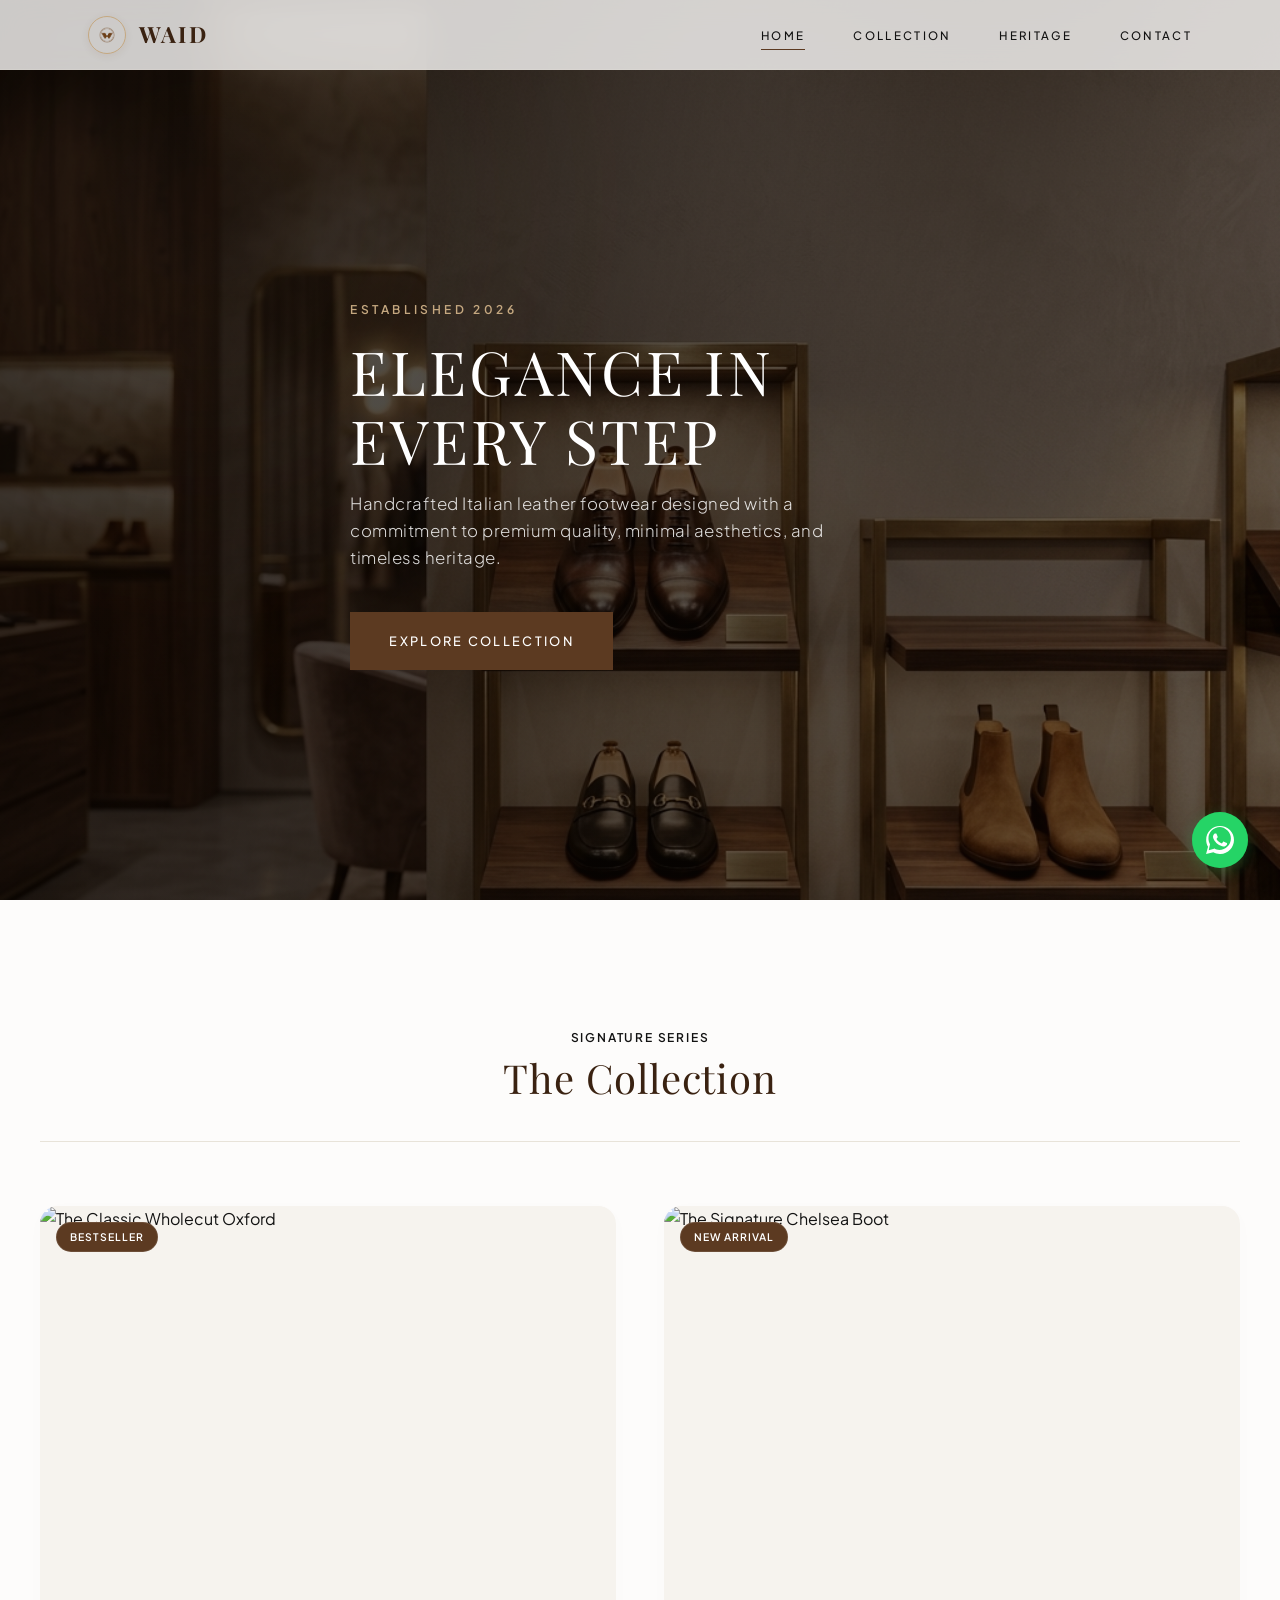
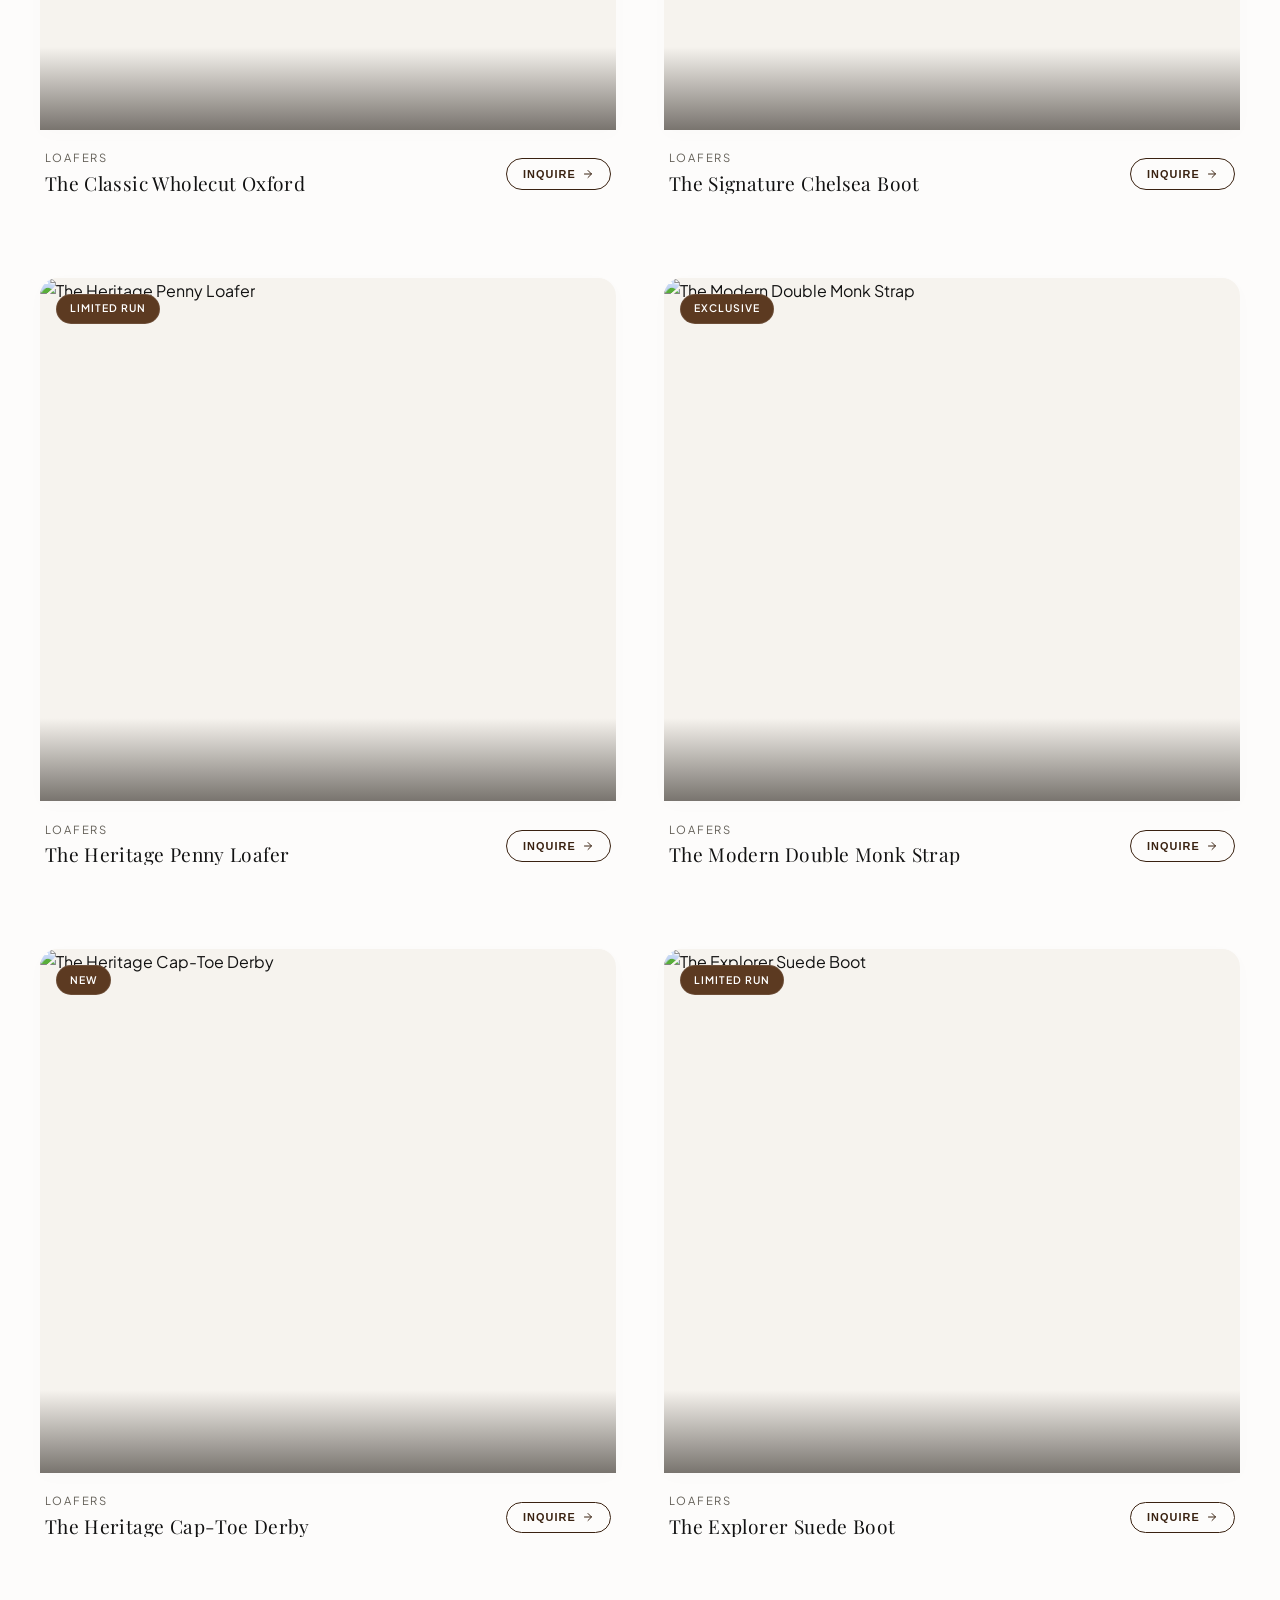
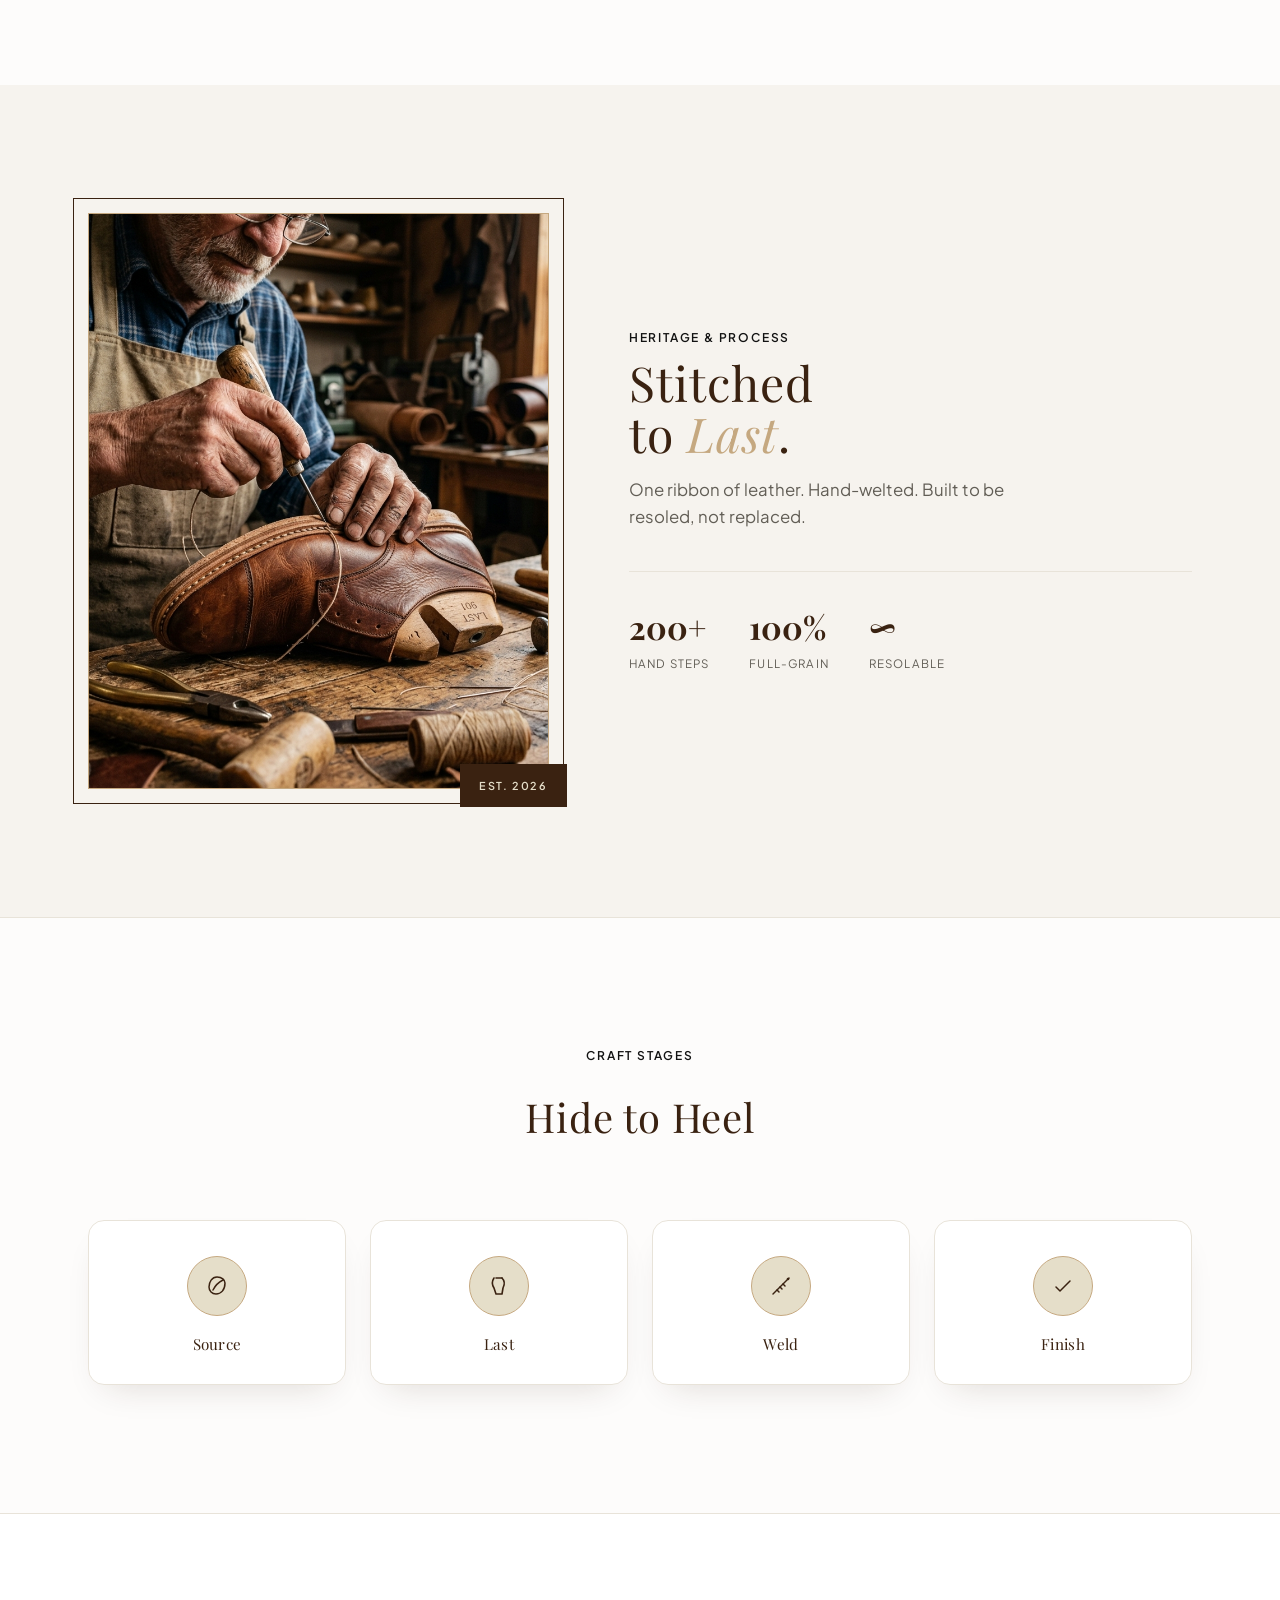
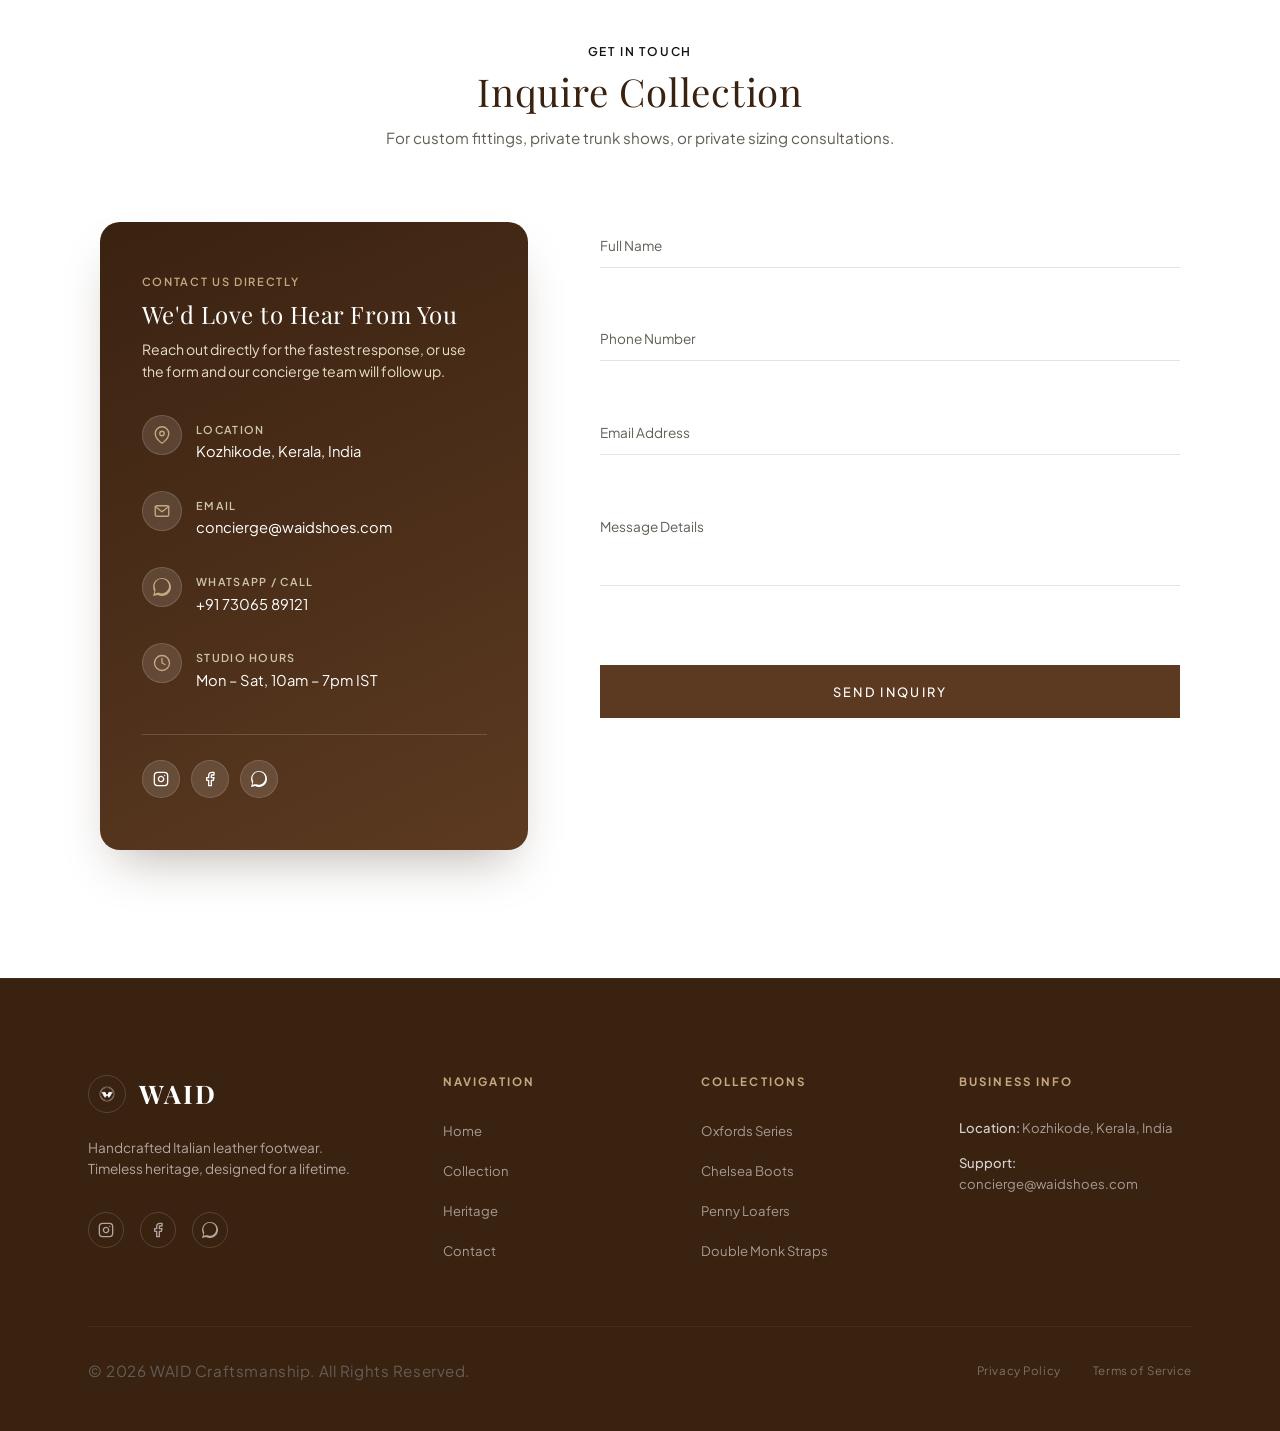
==== commit 0b0a28e0: "Add files via upload" ====
--- a/waid_web/index.html
+++ b/waid_web/index.html
@@ -211,7 +211,7 @@
                   <svg viewBox="0 0 24 24" fill="none" stroke="currentColor" stroke-width="1.8" stroke-linecap="round" stroke-linejoin="round"><path d="M21 10c0 7-9 13-9 13s-9-6-9-13a9 9 0 0 1 18 0Z"></path><circle cx="12" cy="10" r="3"></circle></svg>
                 </span>
                 <div class="contact-info-text">
-                  <span>Location</span>
+                  <span data-content="contact.labelLocation">Location</span>
                   <p data-content="contact.address">Kozhikode, Kerala, India</p>
                 </div>
               </li>
@@ -220,7 +220,7 @@
                   <svg viewBox="0 0 24 24" fill="none" stroke="currentColor" stroke-width="1.8" stroke-linecap="round" stroke-linejoin="round"><path d="M4 4h16v16H4z" opacity="0"></path><path d="M3 6l9 7 9-7"></path><rect x="3" y="5" width="18" height="14" rx="2"></rect></svg>
                 </span>
                 <div class="contact-info-text">
-                  <span>Email</span>
+                  <span data-content="contact.labelEmail">Email</span>
                   <a href="mailto:concierge@waidshoes.com" data-content="contact.email" data-content-href-mailto="contact.email">concierge@waidshoes.com</a>
                 </div>
               </li>
@@ -229,7 +229,7 @@
                   <svg viewBox="0 0 24 24" fill="currentColor"><path d="M.057 24l1.687-6.163c-1.041-1.804-1.588-3.849-1.587-5.946C.06 5.348 5.397.01 12.008.01c3.202.001 6.212 1.246 8.477 3.514 2.266 2.268 3.507 5.28 3.505 8.484-.004 6.657-5.34 11.997-11.953 11.997-2.005-.001-3.973-.502-5.73-1.45L0 24zm6.59-4.846c1.6.95 3.188 1.449 4.825 1.451 5.436 0 9.86-4.37 9.864-9.799.002-2.63-1.023-5.101-2.885-6.965C16.29 1.977 13.812.951 11.998.951 6.561.951 2.137 5.322 2.133 10.75c-.001 1.693.447 3.34 1.3 4.812L2.348 20.73l5.3-1.393z"/></svg>
                 </span>
                 <div class="contact-info-text">
-                  <span>WhatsApp / Call</span>
+                  <span data-content="contact.labelWhatsapp">WhatsApp / Call</span>
                   <a href="https://wa.me/917306589121" target="_blank" rel="noopener" data-content="contact.whatsappDisplay" data-content-href="contact.whatsappHref">+91 73065 89121</a>
                 </div>
               </li>
@@ -238,7 +238,7 @@
                   <svg viewBox="0 0 24 24" fill="none" stroke="currentColor" stroke-width="1.8" stroke-linecap="round" stroke-linejoin="round"><circle cx="12" cy="12" r="10"></circle><path d="M12 6v6l4 2"></path></svg>
                 </span>
                 <div class="contact-info-text">
-                  <span>Studio Hours</span>
+                  <span data-content="contact.labelHours">Studio Hours</span>
                   <p data-content="contact.hours">Mon – Sat, 10am – 7pm IST</p>
                 </div>
               </li>
@@ -264,21 +264,21 @@
             <form id="inquiry-form">
               <div class="form-group-underline">
                 <input type="text" id="client-name" class="form-input-underline" required>
-                <label for="client-name" class="form-label-floating">Full Name</label>
+                <label for="client-name" class="form-label-floating" data-content="contactSection.formLabelName">Full Name</label>
               </div>
               <div class="form-group-underline">
                 <input type="tel" id="client-phone" class="form-input-underline" pattern="[0-9+\-\s]{7,15}" placeholder="" required>
-                <label for="client-phone" class="form-label-floating">Phone Number</label>
+                <label for="client-phone" class="form-label-floating" data-content="contactSection.formLabelPhone">Phone Number</label>
               </div>
               <div class="form-group-underline">
                 <input type="email" id="client-email" class="form-input-underline" required>
-                <label for="client-email" class="form-label-floating">Email Address</label>
+                <label for="client-email" class="form-label-floating" data-content="contactSection.formLabelEmail">Email Address</label>
               </div>
               <div class="form-group-underline">
                 <textarea id="client-message" class="form-input-underline" rows="3" style="resize: none;" required></textarea>
-                <label for="client-message" class="form-label-floating">Message Details</label>
-              </div>
-              <button type="submit" class="btn btn-primary" style="width: 100%; margin-top: 1.5rem;">Send Inquiry</button>
+                <label for="client-message" class="form-label-floating" data-content="contactSection.formLabelMessage">Message Details</label>
+              </div>
+              <button type="submit" class="btn btn-primary" style="width: 100%; margin-top: 1.5rem;" data-content="contactSection.formSubmitText">Send Inquiry</button>
             </form>
           </div>
         </div>
@@ -347,8 +347,8 @@
         <div class="footer-column">
           <h3 data-content="footer.businessHeading">Business Info</h3>
           <ul class="business-info-list">
-            <li><strong>Location:</strong> <span data-content="contact.address">Kozhikode, Kerala, India</span></li>
-            <li><strong>Support:</strong> <span data-content="contact.email">concierge@waidshoes.com</span></li>
+            <li><strong data-content="footer.labelLocation">Location:</strong> <span data-content="contact.address">Kozhikode, Kerala, India</span></li>
+            <li><strong data-content="footer.labelSupport">Support:</strong> <span data-content="contact.email">concierge@waidshoes.com</span></li>
           </ul>
         </div>
         
